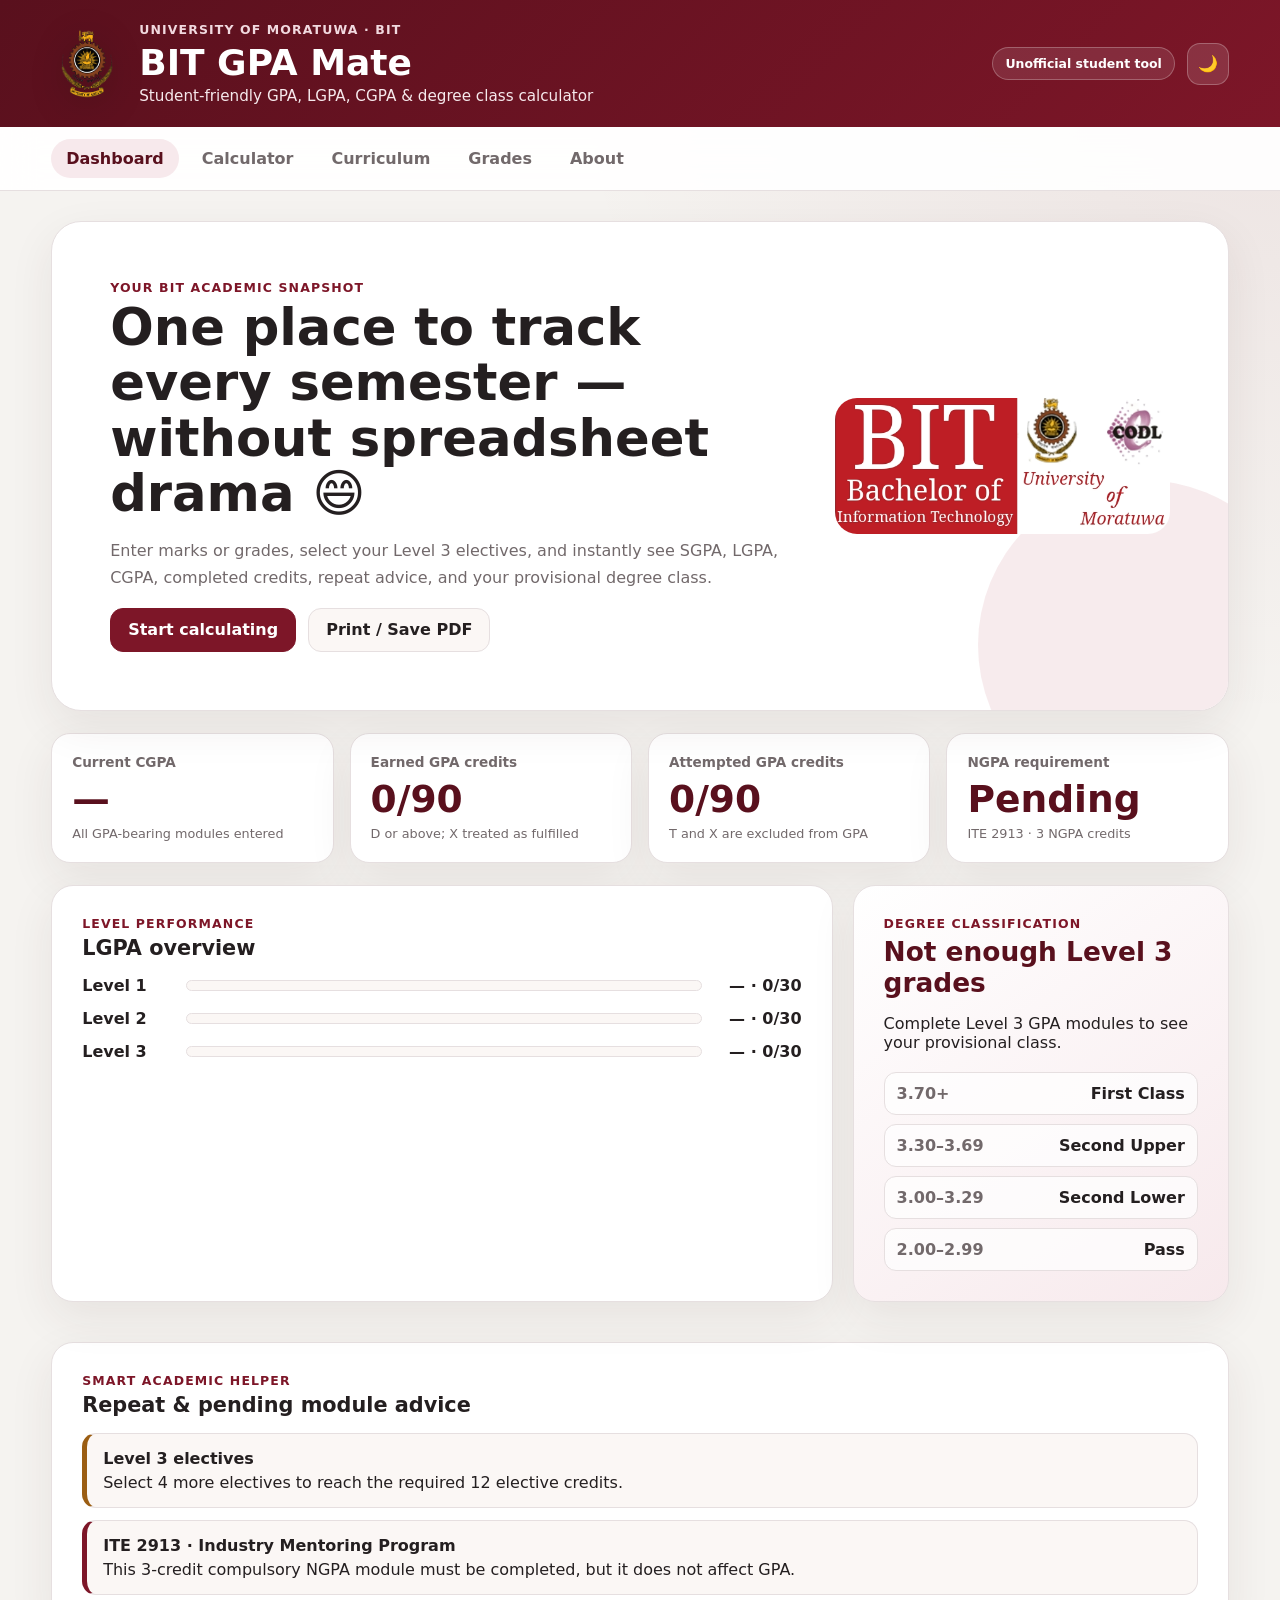
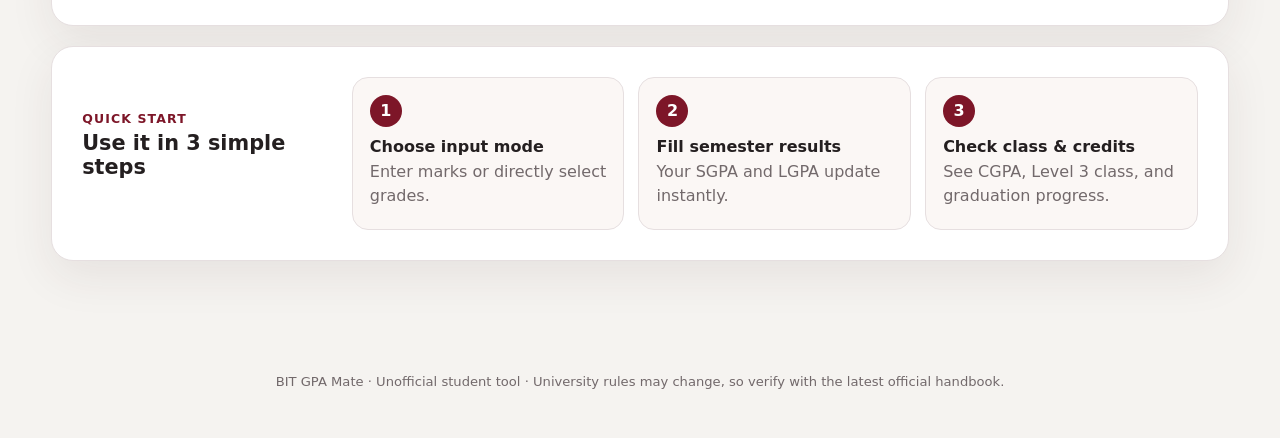
==== index.html @ 3ab1df0b "Initial BIT GPA Mate app" ====
<!DOCTYPE html>
<html lang="en">
<head>
  <meta charset="UTF-8" />
  <meta name="viewport" content="width=device-width, initial-scale=1.0" />
  <meta name="theme-color" content="#7d1628" />
  <meta name="description" content="Unofficial student-friendly GPA calculator for University of Moratuwa BIT students." />
  <title>BIT GPA Mate | University of Moratuwa</title>
  <link rel="icon" type="image/png" sizes="192x192" href="assets/icons/icon-192.png" />
  <link rel="apple-touch-icon" href="assets/icons/apple-touch-icon.png" />
  <link rel="manifest" href="manifest.json" />
  <link rel="stylesheet" href="styles.css" />
</head>
<body>
  <div class="app-shell">
    <header class="topbar">
      <div class="brand-wrap">
        <img class="brand-crest" src="assets/uom-crest.png" alt="University of Moratuwa crest" />
        <div>
          <p class="eyebrow">University of Moratuwa · BIT</p>
          <h1>BIT GPA Mate</h1>
          <p class="subtitle">Student-friendly GPA, LGPA, CGPA & degree class calculator</p>
        </div>
      </div>

      <div class="top-actions">
        <span class="unofficial-badge">Unofficial student tool</span>
        <button id="installAppBtn" class="install-app-btn hidden" type="button">⬇ Install App</button>
        <button id="themeToggle" class="icon-btn" type="button" aria-label="Toggle dark mode" title="Toggle dark mode">🌙</button>
      </div>
    </header>

    <nav class="main-nav" aria-label="Main navigation">
      <button class="nav-btn active" data-page="dashboard"><span class="nav-icon">⌂</span><span>Dashboard</span></button>
      <button class="nav-btn" data-page="calculator"><span class="nav-icon">🧮</span><span>Calculator</span></button>
      <button class="nav-btn" data-page="curriculum"><span class="nav-icon">📚</span><span>Curriculum</span></button>
      <button class="nav-btn" data-page="grade-guide"><span class="nav-icon">🎓</span><span>Grades</span></button>
      <button class="nav-btn" data-page="about"><span class="nav-icon">ⓘ</span><span>About</span></button>
    </nav>

    <main>
      <section id="dashboard" class="page active-page">
        <div class="hero-card">
          <div class="hero-content">
            <p class="section-kicker">Your BIT academic snapshot</p>
            <h2>One place to track every semester — without spreadsheet drama 😄</h2>
            <p>
              Enter marks or grades, select your Level 3 electives, and instantly see SGPA, LGPA,
              CGPA, completed credits, repeat advice, and your provisional degree class.
            </p>
            <div class="hero-actions">
              <button class="primary-btn" type="button" data-jump="calculator">Start calculating</button>
              <button id="printReportBtn" class="secondary-btn" type="button">Print / Save PDF</button>
            </div>
          </div>
          <img class="hero-logo" src="assets/bit-uom-logo.png" alt="BIT University of Moratuwa logo" />
        </div>

        <div class="summary-grid" id="summaryGrid"></div>

        <div class="dashboard-grid">
          <article class="panel">
            <div class="panel-heading">
              <div>
                <p class="section-kicker">Level performance</p>
                <h3>LGPA overview</h3>
              </div>
            </div>
            <div id="levelOverview" class="level-overview"></div>
          </article>

          <article class="panel class-panel">
            <p class="section-kicker">Degree classification</p>
            <h3 id="classTitle">Not enough Level 3 grades</h3>
            <p id="classMessage">Complete Level 3 GPA modules to see your provisional class.</p>
            <div class="class-scale">
              <div><span>3.70+</span><strong>First Class</strong></div>
              <div><span>3.30–3.69</span><strong>Second Upper</strong></div>
              <div><span>3.00–3.29</span><strong>Second Lower</strong></div>
              <div><span>2.00–2.99</span><strong>Pass</strong></div>
            </div>
          </article>
        </div>

        <article class="panel">
          <div class="panel-heading">
            <div>
              <p class="section-kicker">Smart academic helper</p>
              <h3>Repeat & pending module advice</h3>
            </div>
          </div>
          <div id="repeatAdvice" class="advice-list"></div>
        </article>

        <article class="panel quick-guide">
          <div>
            <p class="section-kicker">Quick start</p>
            <h3>Use it in 3 simple steps</h3>
          </div>
          <div class="steps-grid">
            <div class="step-card"><span>1</span><h4>Choose input mode</h4><p>Enter marks or directly select grades.</p></div>
            <div class="step-card"><span>2</span><h4>Fill semester results</h4><p>Your SGPA and LGPA update instantly.</p></div>
            <div class="step-card"><span>3</span><h4>Check class & credits</h4><p>See CGPA, Level 3 class, and graduation progress.</p></div>
          </div>
        </article>
      </section>

      <section id="calculator" class="page">
        <div class="page-title-row">
          <div>
            <p class="section-kicker">Academic calculator</p>
            <h2>Enter your BIT results</h2>
            <p class="muted">Changes are saved automatically on this device.</p>
          </div>
          <div class="toolbar">
            <label class="field-label" for="inputMode">Input mode</label>
            <select id="inputMode" class="control-select">
              <option value="grade">Grade</option>
              <option value="marks">Marks</option>
            </select>
            <button id="resetBtn" class="danger-outline-btn" type="button">Reset all</button>
          </div>
        </div>

        <div class="notice-card">
          <strong>Marks mode note:</strong> 0–34 is shown as <strong>I</strong> assuming CA eligibility was satisfied.
          Select <strong>Grade mode</strong> and choose <strong>F</strong> when CA was failed/not completed.
        </div>

        <div id="semesterCards" class="semester-stack"></div>
      </section>

      <section id="curriculum" class="page">
        <div class="page-title-row">
          <div>
            <p class="section-kicker">2024 curriculum</p>
            <h2>BIT course structure</h2>
            <p class="muted">90 GPA credits + 3 NGPA credits.</p>
          </div>
        </div>
        <div id="curriculumContent"></div>
      </section>

      <section id="grade-guide" class="page">
        <div class="page-title-row">
          <div>
            <p class="section-kicker">Official handbook rules entered into the calculator</p>
            <h2>Grade points & repeat rules</h2>
          </div>
        </div>

        <div class="guide-grid">
          <article class="panel">
            <h3>Grade scale</h3>
            <div class="table-wrap">
              <table class="data-table">
                <thead><tr><th>Marks</th><th>Grade</th><th>Grade point</th><th>Meaning</th></tr></thead>
                <tbody id="gradeTableBody"></tbody>
              </table>
            </div>
          </article>

          <article class="panel rules-card">
            <h3>Important rules</h3>
            <ul class="rule-list">
              <li><strong>D or above</strong> earns credit for a course module.</li>
              <li><strong>CA minimum:</strong> 35% is required to sit the semester examination.</li>
              <li><strong>Semester exam minimum:</strong> 35% is required for D or above.</li>
              <li><strong>F:</strong> repeat CA + semester exam; repeat grade is capped at C.</li>
              <li><strong>I:</strong> repeat semester exam only; improvement is capped at C.</li>
              <li><strong>T:</strong> absent after completing CA; next semester exam is treated as a first attempt.</li>
              <li><strong>Degree class:</strong> determined using Level 3 LGPA, not overall CGPA.</li>
            </ul>
          </article>
        </div>

        <article class="panel formula-panel">
          <h3>GPA formula</h3>
          <p class="formula">GPA = Σ (Course credits × Grade point) ÷ Σ Course credits</p>
          <p class="muted">T and X have no grade point and are excluded until a GPA-bearing result is available.</p>
        </article>
      </section>

      <section id="about" class="page">
        <div class="about-layout">
          <article class="panel about-card">
            <img src="assets/uom-crest.png" alt="University of Moratuwa crest" />
            <div>
              <p class="section-kicker">About this project</p>
              <h2>Made for BIT students</h2>
              <p>
                BIT GPA Mate is an offline-first, student-friendly calculator based on the supplied
                University of Moratuwa CODL BIT 2024 curriculum handbook screenshots.
              </p>
              <p>
                It is designed for planning and self-checking only. Final academic decisions always come
                from official university records and the Board of Examiners.
              </p>
            </div>
          </article>

          <article class="panel">
            <h3>Privacy</h3>
            <p>Your grades stay inside your browser using local storage. Nothing is uploaded anywhere.</p>
            <h3>Works offline</h3>
            <p>After the first load, the site can work without internet in supported browsers.</p>
            <h3>Install as an app</h3>
            <p>Use your browser menu and choose “Install app” or “Add to Home screen”.</p>
          </article>
        </div>
      </section>
    </main>

    <footer>
      <p>BIT GPA Mate · Unofficial student tool · University rules may change, so verify with the latest official handbook.</p>
    </footer>
  </div>


  <dialog id="installHelpDialog" class="install-dialog">
    <div class="install-dialog-content">
      <button id="closeInstallHelp" class="dialog-close" type="button" aria-label="Close">×</button>
      <div class="install-dialog-icon">📲</div>
      <h2>Install BIT GPA Mate</h2>
      <div id="installHelpText">
        <p>Chrome / Edge browser menu open செய்து <strong>Install app</strong> அல்லது <strong>Add to Home screen</strong> select செய்யுங்கள்.</p>
      </div>
      <button id="installHelpDone" class="primary-btn" type="button">Okay</button>
    </div>
  </dialog>

  <div id="toast" class="toast" role="status" aria-live="polite"></div>
  <script src="app.js"></script>
</body>
</html>
---- styles.css ----
:root {
  --bg: #f5f3f0;
  --surface: #ffffff;
  --surface-soft: #fbf7f5;
  --text: #241f20;
  --muted: #72696b;
  --border: #e6dfe0;
  --brand: #7d1628;
  --brand-deep: #59101d;
  --brand-soft: #f7e9ec;
  --gold: #b98b2f;
  --success: #247a4a;
  --warning: #9b5d12;
  --danger: #b32937;
  --shadow: 0 16px 45px rgba(69, 35, 43, 0.08);
  --radius: 22px;
}

[data-theme="dark"] {
  --bg: #171315;
  --surface: #211b1e;
  --surface-soft: #2a2226;
  --text: #f8f1f3;
  --muted: #c2b5b9;
  --border: #3c3035;
  --brand: #d65a70;
  --brand-deep: #f0788d;
  --brand-soft: #3b2229;
  --gold: #e3b85f;
  --success: #61c98a;
  --warning: #efb463;
  --danger: #f07984;
  --shadow: 0 16px 45px rgba(0, 0, 0, 0.24);
}

* {
  box-sizing: border-box;
}

html {
  scroll-behavior: smooth;
}

body {
  margin: 0;
  font-family: Inter, ui-sans-serif, system-ui, -apple-system, BlinkMacSystemFont, "Segoe UI", sans-serif;
  background:
    radial-gradient(circle at top right, rgba(125, 22, 40, 0.08), transparent 30%),
    var(--bg);
  color: var(--text);
}

button,
select,
input {
  font: inherit;
}

button {
  cursor: pointer;
}

.app-shell {
  width: min(1440px, 100%);
  margin: 0 auto;
  min-height: 100vh;
}

.topbar {
  display: flex;
  justify-content: space-between;
  align-items: center;
  gap: 24px;
  padding: 22px clamp(18px, 4vw, 52px);
  background: linear-gradient(135deg, var(--brand-deep), var(--brand));
  color: #fff;
}

.brand-wrap {
  display: flex;
  align-items: center;
  gap: 16px;
}

.brand-crest {
  width: 72px;
  height: 72px;
  object-fit: contain;
  filter: drop-shadow(0 8px 18px rgba(0, 0, 0, 0.2));
}

.eyebrow,
.section-kicker {
  margin: 0 0 5px;
  font-size: 0.78rem;
  font-weight: 800;
  letter-spacing: 0.09em;
  text-transform: uppercase;
}

.topbar .eyebrow {
  color: #f1d9df;
}

.topbar h1 {
  margin: 0;
  font-size: clamp(1.55rem, 3vw, 2.25rem);
}

.subtitle {
  margin: 4px 0 0;
  color: #f6e9ec;
  font-size: 0.95rem;
}

.top-actions {
  display: flex;
  align-items: center;
  gap: 12px;
}

.unofficial-badge {
  padding: 8px 12px;
  border: 1px solid rgba(255, 255, 255, 0.25);
  border-radius: 999px;
  background: rgba(255, 255, 255, 0.1);
  font-size: 0.78rem;
  font-weight: 700;
}

.icon-btn {
  width: 42px;
  height: 42px;
  border: 1px solid rgba(255, 255, 255, 0.25);
  border-radius: 13px;
  background: rgba(255, 255, 255, 0.12);
  color: #fff;
}

.main-nav {
  position: sticky;
  top: 0;
  z-index: 20;
  display: flex;
  gap: 8px;
  overflow-x: auto;
  padding: 12px clamp(14px, 4vw, 52px);
  background: color-mix(in srgb, var(--surface) 92%, transparent);
  border-bottom: 1px solid var(--border);
  backdrop-filter: blur(18px);
}

.nav-btn {
  border: 0;
  border-radius: 999px;
  padding: 10px 15px;
  background: transparent;
  color: var(--muted);
  font-weight: 700;
  white-space: nowrap;
}

.nav-btn:hover,
.nav-btn.active {
  color: var(--brand-deep);
  background: var(--brand-soft);
}

main {
  padding: 30px clamp(16px, 4vw, 52px) 60px;
}

.page {
  display: none;
  animation: fadeIn 0.22s ease;
}

.active-page {
  display: block;
}

@keyframes fadeIn {
  from { opacity: 0; transform: translateY(5px); }
  to { opacity: 1; transform: translateY(0); }
}

.hero-card,
.panel,
.semester-card,
.notice-card {
  background: var(--surface);
  border: 1px solid var(--border);
  box-shadow: var(--shadow);
}

.hero-card {
  position: relative;
  overflow: hidden;
  display: grid;
  grid-template-columns: 1.35fr 0.65fr;
  gap: 28px;
  align-items: center;
  min-height: 315px;
  padding: clamp(26px, 5vw, 58px);
  border-radius: 30px;
}

.hero-card::after {
  content: "";
  position: absolute;
  right: -80px;
  bottom: -100px;
  width: 330px;
  height: 330px;
  border-radius: 50%;
  background: var(--brand-soft);
  opacity: 0.9;
}

.hero-content,
.hero-logo {
  position: relative;
  z-index: 1;
}

.hero-content h2,
.page-title-row h2,
.about-card h2 {
  margin: 0;
  font-size: clamp(1.85rem, 4vw, 3.2rem);
  line-height: 1.08;
}

.hero-content > p:not(.section-kicker) {
  max-width: 760px;
  color: var(--muted);
  line-height: 1.7;
}

.section-kicker {
  color: var(--brand);
}

.hero-logo {
  width: 100%;
  max-width: 390px;
  justify-self: center;
  border-radius: 22px;
}

.hero-actions,
.toolbar {
  display: flex;
  flex-wrap: wrap;
  align-items: center;
  gap: 12px;
}

.primary-btn,
.secondary-btn,
.danger-outline-btn {
  min-height: 44px;
  border-radius: 13px;
  padding: 11px 17px;
  font-weight: 800;
}

.primary-btn {
  border: 1px solid var(--brand);
  background: var(--brand);
  color: #fff;
}

.primary-btn:hover {
  background: var(--brand-deep);
}

.secondary-btn {
  border: 1px solid var(--border);
  background: var(--surface-soft);
  color: var(--text);
}

.danger-outline-btn {
  border: 1px solid color-mix(in srgb, var(--danger) 45%, var(--border));
  background: transparent;
  color: var(--danger);
}

.summary-grid {
  display: grid;
  grid-template-columns: repeat(4, minmax(0, 1fr));
  gap: 16px;
  margin: 22px 0;
}

.summary-card {
  padding: 20px;
  border-radius: 19px;
  background: var(--surface);
  border: 1px solid var(--border);
  box-shadow: var(--shadow);
}

.summary-card .label {
  display: block;
  color: var(--muted);
  font-weight: 700;
  font-size: 0.85rem;
}

.summary-card .value {
  display: block;
  margin: 7px 0 2px;
  color: var(--brand-deep);
  font-size: clamp(1.65rem, 3vw, 2.35rem);
  font-weight: 900;
}

.summary-card .hint {
  color: var(--muted);
  font-size: 0.8rem;
}

.dashboard-grid,
.guide-grid,
.about-layout {
  display: grid;
  grid-template-columns: 1.35fr 0.65fr;
  gap: 20px;
  margin-bottom: 20px;
}

.panel {
  padding: clamp(20px, 3vw, 30px);
  border-radius: var(--radius);
  margin-bottom: 20px;
}

.panel h3 {
  margin: 0 0 16px;
  font-size: 1.3rem;
}

.panel-heading,
.page-title-row,
.semester-header {
  display: flex;
  align-items: center;
  justify-content: space-between;
  gap: 20px;
}

.page-title-row {
  margin-bottom: 22px;
}

.page-title-row p {
  margin-bottom: 0;
}

.muted {
  color: var(--muted);
}

.level-overview {
  display: grid;
  gap: 14px;
}

.level-row {
  display: grid;
  grid-template-columns: 90px 1fr auto;
  align-items: center;
  gap: 14px;
}

.level-name {
  font-weight: 850;
}

.progress-track {
  height: 11px;
  overflow: hidden;
  border-radius: 999px;
  background: var(--surface-soft);
  border: 1px solid var(--border);
}

.progress-fill {
  height: 100%;
  border-radius: inherit;
  background: linear-gradient(90deg, var(--brand), var(--gold));
}

.level-stat {
  min-width: 86px;
  text-align: right;
  font-weight: 850;
}

.class-panel {
  background: linear-gradient(145deg, var(--surface), var(--brand-soft));
}

.class-panel h3 {
  font-size: 1.65rem;
  color: var(--brand-deep);
}

.class-scale {
  display: grid;
  gap: 9px;
  margin-top: 20px;
}

.class-scale div {
  display: flex;
  justify-content: space-between;
  gap: 14px;
  padding: 11px 12px;
  border-radius: 12px;
  background: color-mix(in srgb, var(--surface) 74%, transparent);
  border: 1px solid var(--border);
}

.class-scale span {
  color: var(--muted);
  font-weight: 700;
}

.advice-list {
  display: grid;
  gap: 12px;
}

.advice-item,
.empty-state {
  padding: 15px 16px;
  border-radius: 14px;
  border: 1px solid var(--border);
  background: var(--surface-soft);
}

.advice-item strong {
  display: block;
  margin-bottom: 5px;
}

.advice-item.warning { border-left: 5px solid var(--warning); }
.advice-item.danger { border-left: 5px solid var(--danger); }
.advice-item.info { border-left: 5px solid var(--brand); }

.quick-guide {
  display: grid;
  grid-template-columns: 0.45fr 1.55fr;
  gap: 24px;
  align-items: center;
}

.steps-grid {
  display: grid;
  grid-template-columns: repeat(3, minmax(0, 1fr));
  gap: 14px;
}

.step-card {
  padding: 17px;
  border: 1px solid var(--border);
  border-radius: 16px;
  background: var(--surface-soft);
}

.step-card span {
  display: grid;
  place-items: center;
  width: 32px;
  height: 32px;
  margin-bottom: 10px;
  border-radius: 50%;
  background: var(--brand);
  color: #fff;
  font-weight: 900;
}

.step-card h4,
.step-card p {
  margin: 4px 0;
}

.step-card p {
  color: var(--muted);
  line-height: 1.5;
}

.field-label {
  color: var(--muted);
  font-size: 0.82rem;
  font-weight: 800;
}

.control-select,
.grade-select,
.marks-input,
.status-select {
  min-height: 42px;
  border: 1px solid var(--border);
  border-radius: 11px;
  background: var(--surface-soft);
  color: var(--text);
  padding: 9px 11px;
  outline: none;
}

.control-select:focus,
.grade-select:focus,
.marks-input:focus,
.status-select:focus {
  border-color: var(--brand);
  box-shadow: 0 0 0 3px color-mix(in srgb, var(--brand) 15%, transparent);
}

.notice-card {
  padding: 15px 18px;
  margin-bottom: 18px;
  border-radius: 15px;
  border-left: 5px solid var(--gold);
  color: var(--muted);
}

.semester-stack {
  display: grid;
  gap: 18px;
}

.semester-card {
  overflow: hidden;
  border-radius: var(--radius);
}

.semester-header {
  padding: 20px 22px;
  background: linear-gradient(135deg, var(--brand-deep), var(--brand));
  color: #fff;
}

.semester-header h3,
.semester-header p {
  margin: 0;
}

.semester-header p {
  margin-top: 4px;
  color: #f5e6ea;
  font-size: 0.85rem;
}

.sgpa-badge {
  min-width: 115px;
  padding: 10px 13px;
  border-radius: 13px;
  background: rgba(255, 255, 255, 0.14);
  text-align: center;
}

.sgpa-badge span {
  display: block;
  font-size: 0.74rem;
  opacity: 0.8;
}

.sgpa-badge strong {
  display: block;
  font-size: 1.35rem;
}

.table-wrap {
  overflow-x: auto;
}

.data-table,
.course-table {
  width: 100%;
  border-collapse: collapse;
}

.data-table th,
.data-table td,
.course-table th,
.course-table td {
  padding: 13px 14px;
  border-bottom: 1px solid var(--border);
  text-align: left;
  vertical-align: middle;
}

.data-table th,
.course-table th {
  color: var(--muted);
  background: var(--surface-soft);
  font-size: 0.78rem;
  text-transform: uppercase;
  letter-spacing: 0.04em;
}

.course-code {
  font-weight: 850;
  color: var(--brand-deep);
  white-space: nowrap;
}

.course-name {
  min-width: 240px;
}

.course-meta {
  display: block;
  margin-top: 3px;
  color: var(--muted);
  font-size: 0.75rem;
}

.grade-result {
  display: inline-flex;
  align-items: center;
  justify-content: center;
  min-width: 48px;
  min-height: 34px;
  padding: 6px 9px;
  border-radius: 999px;
  background: var(--brand-soft);
  color: var(--brand-deep);
  font-weight: 900;
}

.grade-result.fail {
  background: color-mix(in srgb, var(--danger) 13%, var(--surface));
  color: var(--danger);
}

.grade-result.pending {
  color: var(--muted);
}

.marks-entry {
  display: flex;
  align-items: center;
  gap: 8px;
}

.marks-input {
  width: 92px;
}

.grade-select {
  min-width: 92px;
}

.elective-picker {
  padding: 22px;
  border-bottom: 1px solid var(--border);
  background: var(--surface-soft);
}

.elective-picker h4 {
  margin: 0 0 7px;
}

.elective-picker p {
  margin: 0 0 16px;
  color: var(--muted);
}

.elective-grid {
  display: grid;
  grid-template-columns: repeat(2, minmax(0, 1fr));
  gap: 10px;
}

.elective-option {
  display: flex;
  gap: 10px;
  align-items: flex-start;
  padding: 13px;
  border: 1px solid var(--border);
  border-radius: 13px;
  background: var(--surface);
}

.elective-option input {
  margin-top: 3px;
  accent-color: var(--brand);
}

.elective-option strong {
  display: block;
  color: var(--brand-deep);
}

.elective-count {
  display: inline-block;
  margin-left: 8px;
  color: var(--brand);
  font-weight: 850;
}

.curriculum-level {
  margin-bottom: 24px;
}

.curriculum-level h3 {
  margin: 0;
}

.curriculum-heading {
  display: flex;
  align-items: center;
  justify-content: space-between;
  gap: 14px;
  margin-bottom: 12px;
}

.credit-pill {
  padding: 7px 11px;
  border-radius: 999px;
  background: var(--brand-soft);
  color: var(--brand-deep);
  font-weight: 800;
  font-size: 0.8rem;
}

.rules-card {
  background: linear-gradient(145deg, var(--surface), var(--brand-soft));
}

.rule-list {
  margin: 0;
  padding-left: 20px;
  line-height: 1.65;
}

.rule-list li + li {
  margin-top: 8px;
}

.formula-panel {
  text-align: center;
}

.formula {
  display: inline-block;
  padding: 18px 22px;
  border: 1px dashed var(--brand);
  border-radius: 14px;
  background: var(--brand-soft);
  color: var(--brand-deep);
  font-weight: 900;
}

.about-card {
  display: flex;
  align-items: center;
  gap: 26px;
}

.about-card img {
  width: 150px;
  height: 150px;
  object-fit: contain;
}

.about-card p {
  color: var(--muted);
  line-height: 1.7;
}

.toast {
  position: fixed;
  right: 22px;
  bottom: 22px;
  z-index: 50;
  max-width: min(360px, calc(100vw - 44px));
  padding: 13px 16px;
  border-radius: 13px;
  background: #1f1a1c;
  color: #fff;
  box-shadow: 0 12px 30px rgba(0, 0, 0, 0.25);
  opacity: 0;
  transform: translateY(16px);
  pointer-events: none;
  transition: 0.22s ease;
}

.toast.show {
  opacity: 1;
  transform: translateY(0);
}

footer {
  padding: 20px clamp(16px, 4vw, 52px) 36px;
  color: var(--muted);
  text-align: center;
  font-size: 0.82rem;
}

@media (max-width: 980px) {
  .summary-grid {
    grid-template-columns: repeat(2, minmax(0, 1fr));
  }

  .hero-card,
  .dashboard-grid,
  .guide-grid,
  .about-layout,
  .quick-guide {
    grid-template-columns: 1fr;
  }

  .hero-logo {
    max-width: 320px;
  }

  .elective-grid,
  .steps-grid {
    grid-template-columns: 1fr;
  }
}

@media (max-width: 680px) {
  .topbar,
  .page-title-row,
  .semester-header,
  .panel-heading {
    align-items: flex-start;
    flex-direction: column;
  }

  .top-actions {
    width: 100%;
    justify-content: space-between;
  }

  .brand-crest {
    width: 58px;
    height: 58px;
  }

  .subtitle,
  .unofficial-badge {
    font-size: 0.72rem;
  }

  main {
    padding-top: 20px;
  }

  .summary-grid {
    grid-template-columns: 1fr;
  }

  .level-row {
    grid-template-columns: 70px 1fr;
  }

  .level-stat {
    grid-column: 2;
    text-align: left;
  }

  .hero-card,
  .panel {
    border-radius: 18px;
  }

  .about-card {
    align-items: flex-start;
    flex-direction: column;
  }

  .about-card img {
    width: 110px;
    height: 110px;
  }

  .toolbar {
    width: 100%;
  }

  .control-select,
  .danger-outline-btn {
    flex: 1;
  }
}

@media print {
  body {
    background: #fff;
  }

  .top-actions,
  .main-nav,
  .hero-actions,
  .toolbar,
  footer,
  .toast {
    display: none !important;
  }

  .page {
    display: block !important;
    break-after: page;
  }

  .hero-card,
  .panel,
  .semester-card,
  .summary-card {
    box-shadow: none;
    break-inside: avoid;
  }

  #curriculum,
  #grade-guide,
  #about {
    display: none !important;
  }
}


/* App/PWA additions */
.hidden {
  display: none !important;
}

.install-app-btn {
  min-height: 42px;
  padding: 0 14px;
  border: 1px solid rgba(255, 255, 255, 0.34);
  border-radius: 13px;
  background: #ffffff;
  color: #681323;
  font-weight: 850;
  box-shadow: 0 8px 20px rgba(0, 0, 0, 0.12);
}

.install-app-btn:hover {
  transform: translateY(-1px);
}

.nav-icon {
  display: none;
  font-size: 1.05rem;
  line-height: 1;
}

.install-dialog {
  width: min(440px, calc(100vw - 28px));
  padding: 0;
  border: 0;
  border-radius: 24px;
  background: var(--surface);
  color: var(--text);
  box-shadow: 0 28px 80px rgba(0, 0, 0, 0.3);
}

.install-dialog::backdrop {
  background: rgba(18, 12, 14, 0.65);
  backdrop-filter: blur(5px);
}

.install-dialog-content {
  position: relative;
  padding: 30px;
  text-align: center;
}

.install-dialog-content h2 {
  margin: 10px 0 12px;
}

.install-dialog-content p {
  color: var(--muted);
  line-height: 1.65;
}

.install-dialog-icon {
  font-size: 3rem;
}

.dialog-close {
  position: absolute;
  top: 12px;
  right: 12px;
  width: 38px;
  height: 38px;
  border: 0;
  border-radius: 50%;
  background: var(--surface-soft);
  color: var(--text);
  font-size: 1.5rem;
}

@media (max-width: 680px) {
  body {
    padding-bottom: 76px;
  }

  .topbar {
    padding-top: max(18px, env(safe-area-inset-top));
  }

  .main-nav {
    position: fixed;
    inset: auto 0 0 0;
    z-index: 45;
    display: grid;
    grid-template-columns: repeat(5, minmax(0, 1fr));
    gap: 2px;
    padding: 7px 6px max(7px, env(safe-area-inset-bottom));
    border-top: 1px solid var(--border);
    border-bottom: 0;
    box-shadow: 0 -10px 28px rgba(45, 24, 30, 0.12);
    overflow: visible;
  }

  .nav-btn {
    display: flex;
    min-width: 0;
    flex-direction: column;
    align-items: center;
    justify-content: center;
    gap: 4px;
    padding: 7px 2px;
    border-radius: 14px;
    font-size: 0.66rem;
  }

  .nav-icon {
    display: inline-block;
    font-size: 1.14rem;
  }

  .top-actions {
    flex-wrap: wrap;
  }

  .install-app-btn {
    order: 3;
    width: 100%;
  }

  .toast {
    bottom: 92px;
  }

  footer {
    padding-bottom: 22px;
  }
}

@media print {
  .install-app-btn,
  .install-dialog {
    display: none !important;
  }
}
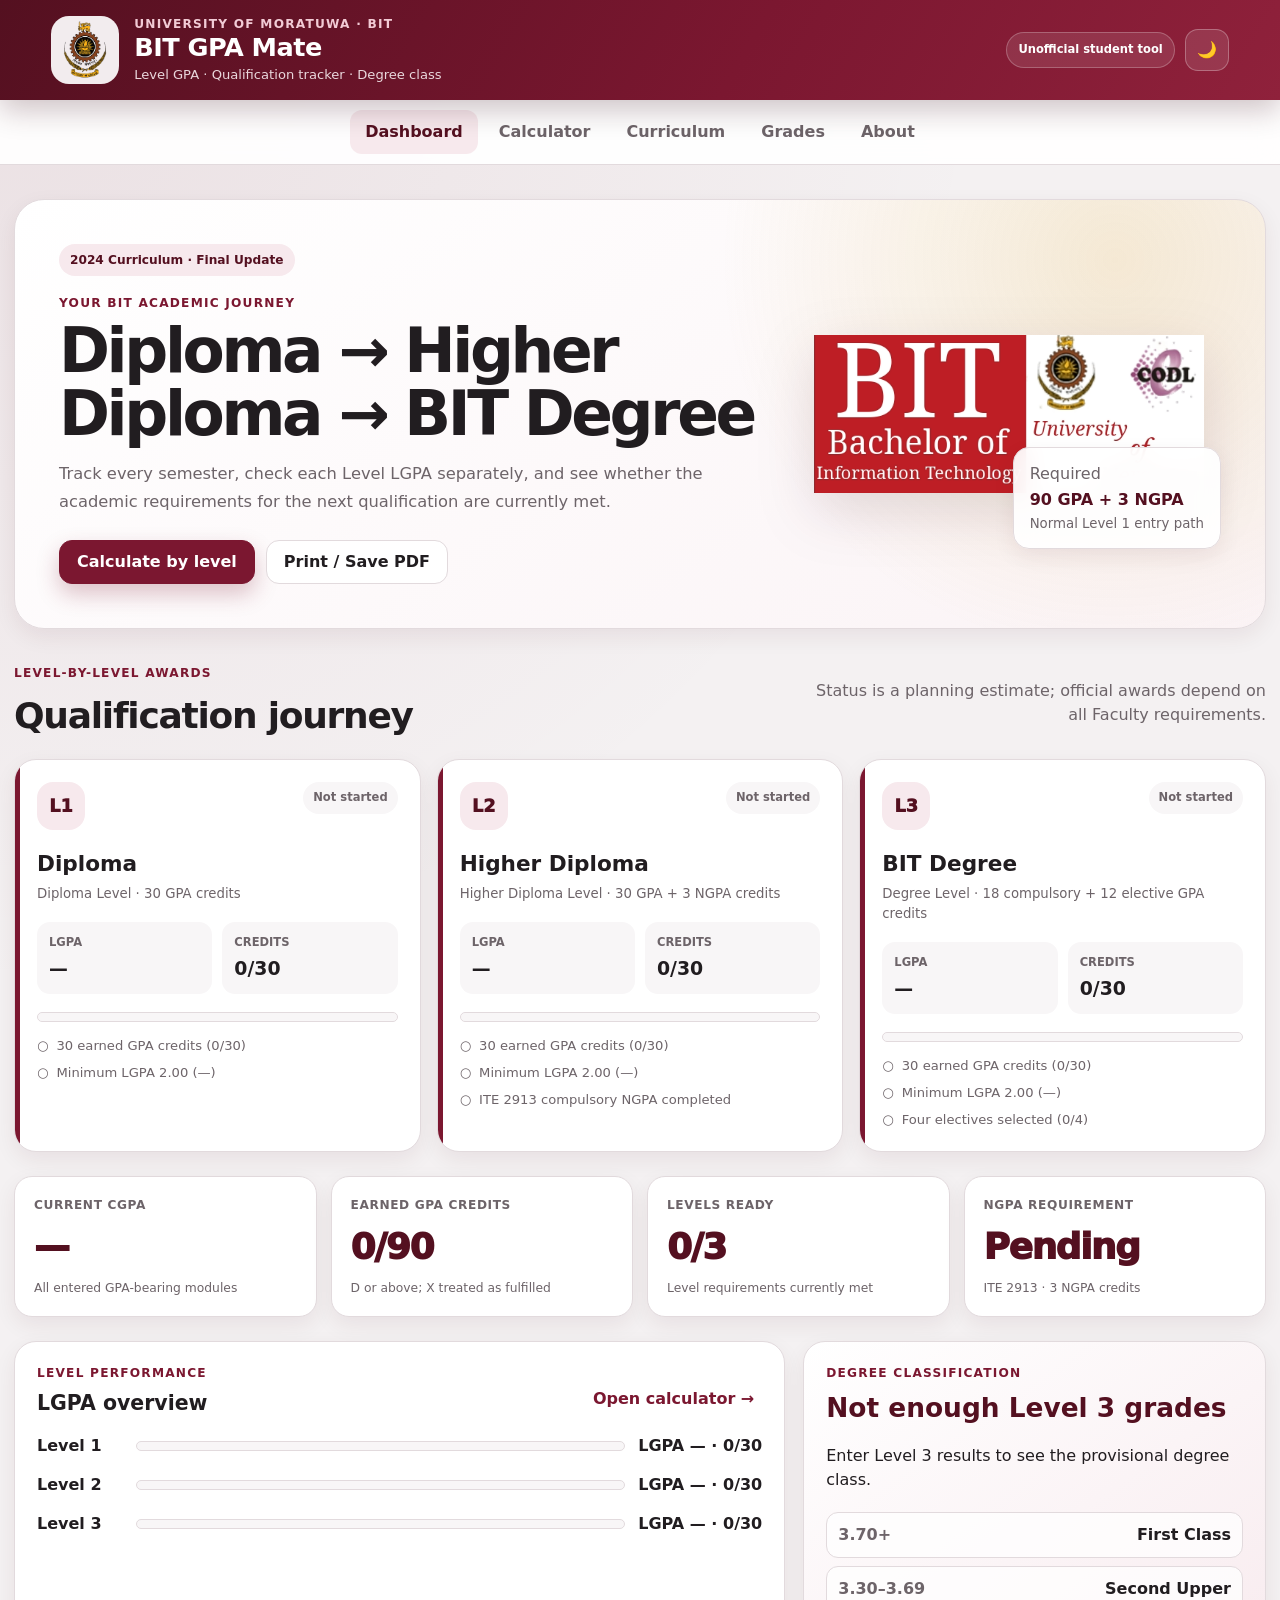
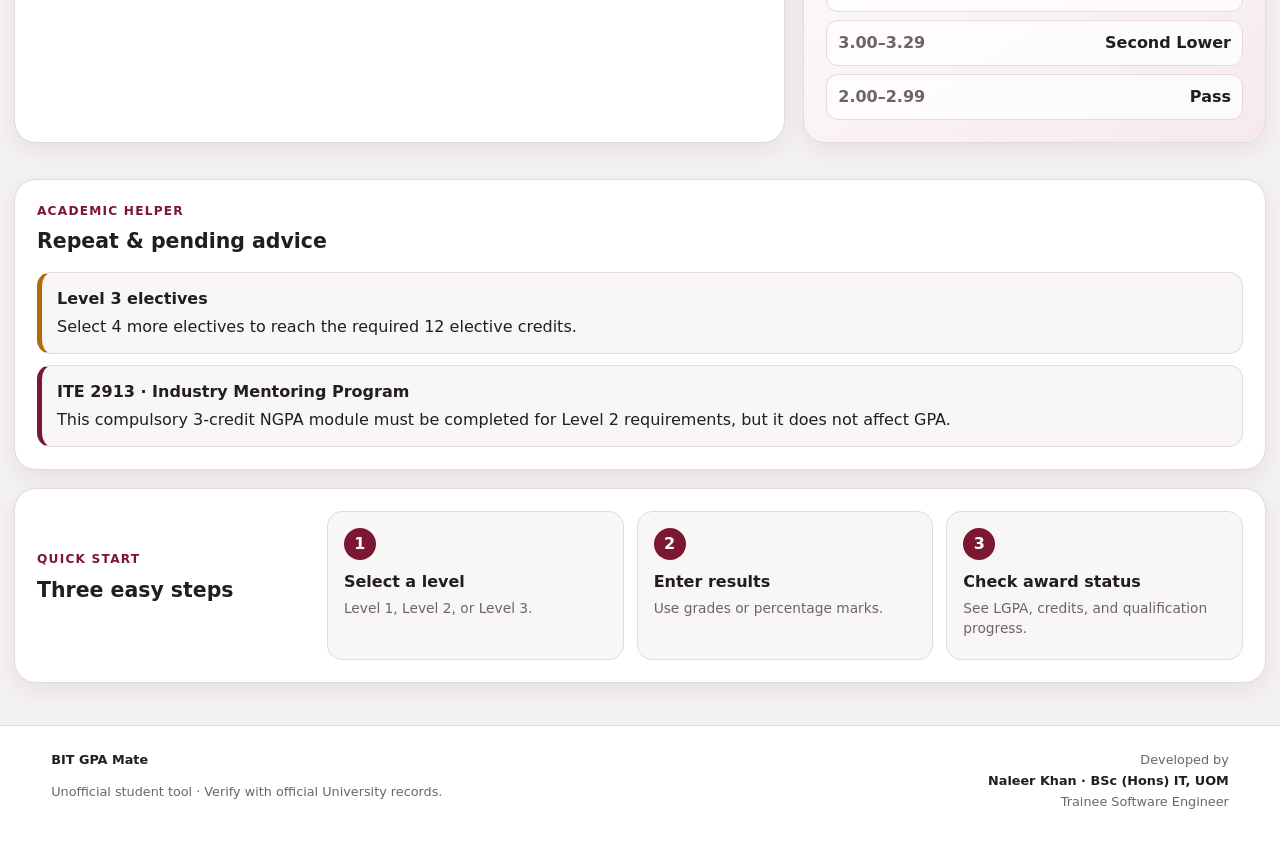
==== commit 5d981bb7: "Final level-by-level GPA update" ====
--- a/index.html
+++ b/index.html
@@ -3,9 +3,9 @@
 <head>
   <meta charset="UTF-8" />
   <meta name="viewport" content="width=device-width, initial-scale=1.0" />
-  <meta name="theme-color" content="#7d1628" />
-  <meta name="description" content="Unofficial student-friendly GPA calculator for University of Moratuwa BIT students." />
-  <title>BIT GPA Mate | University of Moratuwa</title>
+  <meta name="theme-color" content="#7b1730" />
+  <meta name="description" content="Student-friendly level-by-level GPA and qualification tracker for University of Moratuwa BIT students." />
+  <title>BIT GPA Mate | UOM</title>
   <link rel="icon" type="image/png" sizes="192x192" href="assets/icons/icon-192.png" />
   <link rel="apple-touch-icon" href="assets/icons/apple-touch-icon.png" />
   <link rel="manifest" href="manifest.json" />
@@ -14,14 +14,14 @@
 <body>
   <div class="app-shell">
     <header class="topbar">
-      <div class="brand-wrap">
+      <a class="brand-wrap" href="#dashboard" data-jump="dashboard" aria-label="BIT GPA Mate home">
         <img class="brand-crest" src="assets/uom-crest.png" alt="University of Moratuwa crest" />
         <div>
           <p class="eyebrow">University of Moratuwa · BIT</p>
           <h1>BIT GPA Mate</h1>
-          <p class="subtitle">Student-friendly GPA, LGPA, CGPA & degree class calculator</p>
-        </div>
-      </div>
+          <p class="subtitle">Level GPA · Qualification tracker · Degree class</p>
+        </div>
+      </a>
 
       <div class="top-actions">
         <span class="unofficial-badge">Unofficial student tool</span>
@@ -42,19 +42,36 @@
       <section id="dashboard" class="page active-page">
         <div class="hero-card">
           <div class="hero-content">
-            <p class="section-kicker">Your BIT academic snapshot</p>
-            <h2>One place to track every semester — without spreadsheet drama 😄</h2>
+            <span class="hero-chip">2024 Curriculum · Final Update</span>
+            <p class="section-kicker">Your BIT academic journey</p>
+            <h2>Diploma → Higher Diploma → BIT Degree</h2>
             <p>
-              Enter marks or grades, select your Level 3 electives, and instantly see SGPA, LGPA,
-              CGPA, completed credits, repeat advice, and your provisional degree class.
+              Track every semester, check each Level LGPA separately, and see whether the academic
+              requirements for the next qualification are currently met.
             </p>
             <div class="hero-actions">
-              <button class="primary-btn" type="button" data-jump="calculator">Start calculating</button>
+              <button class="primary-btn" type="button" data-jump="calculator">Calculate by level</button>
               <button id="printReportBtn" class="secondary-btn" type="button">Print / Save PDF</button>
             </div>
           </div>
-          <img class="hero-logo" src="assets/bit-uom-logo.png" alt="BIT University of Moratuwa logo" />
-        </div>
+          <div class="hero-visual">
+            <img class="hero-logo" src="assets/bit-uom-logo.png" alt="BIT University of Moratuwa logo" />
+            <div class="hero-mini-card">
+              <span>Required</span>
+              <strong>90 GPA + 3 NGPA</strong>
+              <small>Normal Level 1 entry path</small>
+            </div>
+          </div>
+        </div>
+
+        <div class="section-heading">
+          <div>
+            <p class="section-kicker">Level-by-level awards</p>
+            <h2>Qualification journey</h2>
+          </div>
+          <p class="muted compact-note">Status is a planning estimate; official awards depend on all Faculty requirements.</p>
+        </div>
+        <div id="qualificationJourney" class="qualification-grid"></div>
 
         <div class="summary-grid" id="summaryGrid"></div>
 
@@ -65,6 +82,7 @@
                 <p class="section-kicker">Level performance</p>
                 <h3>LGPA overview</h3>
               </div>
+              <button class="text-btn" type="button" data-jump="calculator">Open calculator →</button>
             </div>
             <div id="levelOverview" class="level-overview"></div>
           </article>
@@ -72,7 +90,7 @@
           <article class="panel class-panel">
             <p class="section-kicker">Degree classification</p>
             <h3 id="classTitle">Not enough Level 3 grades</h3>
-            <p id="classMessage">Complete Level 3 GPA modules to see your provisional class.</p>
+            <p id="classMessage">Enter Level 3 results to see the provisional degree class.</p>
             <div class="class-scale">
               <div><span>3.70+</span><strong>First Class</strong></div>
               <div><span>3.30–3.69</span><strong>Second Upper</strong></div>
@@ -85,8 +103,8 @@
         <article class="panel">
           <div class="panel-heading">
             <div>
-              <p class="section-kicker">Smart academic helper</p>
-              <h3>Repeat & pending module advice</h3>
+              <p class="section-kicker">Academic helper</p>
+              <h3>Repeat & pending advice</h3>
             </div>
           </div>
           <div id="repeatAdvice" class="advice-list"></div>
@@ -95,12 +113,12 @@
         <article class="panel quick-guide">
           <div>
             <p class="section-kicker">Quick start</p>
-            <h3>Use it in 3 simple steps</h3>
+            <h3>Three easy steps</h3>
           </div>
           <div class="steps-grid">
-            <div class="step-card"><span>1</span><h4>Choose input mode</h4><p>Enter marks or directly select grades.</p></div>
-            <div class="step-card"><span>2</span><h4>Fill semester results</h4><p>Your SGPA and LGPA update instantly.</p></div>
-            <div class="step-card"><span>3</span><h4>Check class & credits</h4><p>See CGPA, Level 3 class, and graduation progress.</p></div>
+            <div class="step-card"><span>1</span><h4>Select a level</h4><p>Level 1, Level 2, or Level 3.</p></div>
+            <div class="step-card"><span>2</span><h4>Enter results</h4><p>Use grades or percentage marks.</p></div>
+            <div class="step-card"><span>3</span><h4>Check award status</h4><p>See LGPA, credits, and qualification progress.</p></div>
           </div>
         </article>
       </section>
@@ -108,9 +126,9 @@
       <section id="calculator" class="page">
         <div class="page-title-row">
           <div>
-            <p class="section-kicker">Academic calculator</p>
+            <p class="section-kicker">Level GPA calculator</p>
             <h2>Enter your BIT results</h2>
-            <p class="muted">Changes are saved automatically on this device.</p>
+            <p class="muted">Results save automatically on this device.</p>
           </div>
           <div class="toolbar">
             <label class="field-label" for="inputMode">Input mode</label>
@@ -122,9 +140,23 @@
           </div>
         </div>
 
+        <div class="level-switcher" role="tablist" aria-label="Choose BIT level">
+          <button class="level-tab active" type="button" data-level="1" role="tab">
+            <span>Level 1</span><strong>Diploma</strong>
+          </button>
+          <button class="level-tab" type="button" data-level="2" role="tab">
+            <span>Level 2</span><strong>Higher Diploma</strong>
+          </button>
+          <button class="level-tab" type="button" data-level="3" role="tab">
+            <span>Level 3</span><strong>BIT Degree</strong>
+          </button>
+        </div>
+
+        <div id="activeLevelSummary" class="active-level-summary"></div>
+
         <div class="notice-card">
-          <strong>Marks mode note:</strong> 0–34 is shown as <strong>I</strong> assuming CA eligibility was satisfied.
-          Select <strong>Grade mode</strong> and choose <strong>F</strong> when CA was failed/not completed.
+          <strong>Marks mode:</strong> 0–34 is displayed as <strong>I</strong>, assuming CA eligibility was satisfied.
+          Use <strong>Grade mode → F</strong> when CA was failed or not completed.
         </div>
 
         <div id="semesterCards" class="semester-stack"></div>
@@ -135,8 +167,15 @@
           <div>
             <p class="section-kicker">2024 curriculum</p>
             <h2>BIT course structure</h2>
-            <p class="muted">90 GPA credits + 3 NGPA credits.</p>
-          </div>
+            <p class="muted">Level 1: 30 GPA · Level 2: 30 GPA + 3 NGPA · Level 3: 30 GPA.</p>
+          </div>
+        </div>
+        <div class="award-map">
+          <div><span>Level 1</span><strong>Diploma Level</strong></div>
+          <b>→</b>
+          <div><span>Level 2</span><strong>Higher Diploma Level</strong></div>
+          <b>→</b>
+          <div><span>Level 3</span><strong>Degree Level</strong></div>
         </div>
         <div id="curriculumContent"></div>
       </section>
@@ -144,7 +183,7 @@
       <section id="grade-guide" class="page">
         <div class="page-title-row">
           <div>
-            <p class="section-kicker">Official handbook rules entered into the calculator</p>
+            <p class="section-kicker">Handbook-based calculator rules</p>
             <h2>Grade points & repeat rules</h2>
           </div>
         </div>
@@ -163,13 +202,15 @@
           <article class="panel rules-card">
             <h3>Important rules</h3>
             <ul class="rule-list">
-              <li><strong>D or above</strong> earns credit for a course module.</li>
-              <li><strong>CA minimum:</strong> 35% is required to sit the semester examination.</li>
-              <li><strong>Semester exam minimum:</strong> 35% is required for D or above.</li>
-              <li><strong>F:</strong> repeat CA + semester exam; repeat grade is capped at C.</li>
-              <li><strong>I:</strong> repeat semester exam only; improvement is capped at C.</li>
-              <li><strong>T:</strong> absent after completing CA; next semester exam is treated as a first attempt.</li>
-              <li><strong>Degree class:</strong> determined using Level 3 LGPA, not overall CGPA.</li>
+              <li><strong>D or above</strong> earns course credit.</li>
+              <li><strong>Minimum LGPA 2.00</strong> is required at each level for its qualification.</li>
+              <li><strong>Level 1:</strong> 30 GPA credits for Diploma requirements.</li>
+              <li><strong>Level 2:</strong> 30 GPA + 3 NGPA credits for Higher Diploma requirements.</li>
+              <li><strong>Level 3:</strong> 30 GPA credits for BIT Degree requirements.</li>
+              <li><strong>F:</strong> repeat CA + semester exam; repeat grade capped at C.</li>
+              <li><strong>I:</strong> repeat semester exam only; improvement capped at C.</li>
+              <li><strong>T:</strong> next semester exam is treated as a first attempt.</li>
+              <li><strong>Degree class:</strong> based on Level 3 LGPA, subject to official time and other conditions.</li>
             </ul>
           </article>
         </div>
@@ -177,7 +218,7 @@
         <article class="panel formula-panel">
           <h3>GPA formula</h3>
           <p class="formula">GPA = Σ (Course credits × Grade point) ÷ Σ Course credits</p>
-          <p class="muted">T and X have no grade point and are excluded until a GPA-bearing result is available.</p>
+          <p class="muted">SGPA uses one semester; LGPA uses both semesters of the selected level.</p>
         </article>
       </section>
 
@@ -187,35 +228,51 @@
             <img src="assets/uom-crest.png" alt="University of Moratuwa crest" />
             <div>
               <p class="section-kicker">About this project</p>
-              <h2>Made for BIT students</h2>
+              <h2>Made for UOM BIT students</h2>
               <p>
-                BIT GPA Mate is an offline-first, student-friendly calculator based on the supplied
-                University of Moratuwa CODL BIT 2024 curriculum handbook screenshots.
+                An offline-first GPA and qualification planning tool based on the supplied University of
+                Moratuwa CODL BIT 2024 Student Handbook.
               </p>
               <p>
-                It is designed for planning and self-checking only. Final academic decisions always come
-                from official university records and the Board of Examiners.
+                This is not an official University system. Always verify final results, eligibility, and awards
+                using official records and CODL/FIT guidance.
               </p>
             </div>
           </article>
 
-          <article class="panel">
-            <h3>Privacy</h3>
-            <p>Your grades stay inside your browser using local storage. Nothing is uploaded anywhere.</p>
-            <h3>Works offline</h3>
-            <p>After the first load, the site can work without internet in supported browsers.</p>
-            <h3>Install as an app</h3>
-            <p>Use your browser menu and choose “Install app” or “Add to Home screen”.</p>
+          <article class="panel developer-card">
+            <span class="developer-icon">&lt;/&gt;</span>
+            <p class="section-kicker">Developer</p>
+            <h2>Naleer Khan</h2>
+            <p class="developer-degree">BSc (Hons) IT · UOM</p>
+            <p class="developer-role">Trainee Software Engineer</p>
+            <div class="developer-tags"><span>Student-first UI</span><span>Offline PWA</span><span>Privacy-friendly</span></div>
+          </article>
+
+          <article class="panel info-card">
+            <h3>🔒 Privacy</h3>
+            <p>Your results remain in your browser using local storage. Nothing is uploaded.</p>
+            <h3>📴 Offline support</h3>
+            <p>After the first successful load, the PWA can work offline in supported browsers.</p>
+            <h3>📲 Installable</h3>
+            <p>Use “Install App” or “Add to Home Screen” to use it like a mobile app.</p>
           </article>
         </div>
       </section>
     </main>
 
     <footer>
-      <p>BIT GPA Mate · Unofficial student tool · University rules may change, so verify with the latest official handbook.</p>
+      <div class="footer-brand">
+        <strong>BIT GPA Mate</strong>
+        <span>Unofficial student tool · Verify with official University records.</span>
+      </div>
+      <div class="footer-developer">
+        <span>Developed by</span>
+        <strong>Naleer Khan · BSc (Hons) IT, UOM</strong>
+        <span>Trainee Software Engineer</span>
+      </div>
     </footer>
   </div>
-
 
   <dialog id="installHelpDialog" class="install-dialog">
     <div class="install-dialog-content">
@@ -223,7 +280,7 @@
       <div class="install-dialog-icon">📲</div>
       <h2>Install BIT GPA Mate</h2>
       <div id="installHelpText">
-        <p>Chrome / Edge browser menu open செய்து <strong>Install app</strong> அல்லது <strong>Add to Home screen</strong> select செய்யுங்கள்.</p>
+        <p>Open your browser menu and select <strong>Install app</strong> or <strong>Add to Home screen</strong>.</p>
       </div>
       <button id="installHelpDone" class="primary-btn" type="button">Okay</button>
     </div>
--- a/styles.css
+++ b/styles.css
@@ -1,36 +1,49 @@
 :root {
-  --bg: #f5f3f0;
+  color-scheme: light;
+  --brand: #7b1730;
+  --brand-deep: #541020;
+  --brand-soft: #f7e9ed;
+  --gold: #d2a72d;
+  --gold-soft: #fff7da;
+  --success: #19734a;
+  --success-soft: #e7f6ee;
+  --warning: #b56a09;
+  --warning-soft: #fff2dc;
+  --danger: #b42335;
+  --danger-soft: #fdebed;
+  --text: #211d20;
+  --muted: #6d6469;
+  --page: #f4f1f2;
   --surface: #ffffff;
-  --surface-soft: #fbf7f5;
-  --text: #241f20;
-  --muted: #72696b;
-  --border: #e6dfe0;
-  --brand: #7d1628;
-  --brand-deep: #59101d;
-  --brand-soft: #f7e9ec;
-  --gold: #b98b2f;
-  --success: #247a4a;
-  --warning: #9b5d12;
-  --danger: #b32937;
-  --shadow: 0 16px 45px rgba(69, 35, 43, 0.08);
+  --surface-soft: #f8f6f7;
+  --border: #e2dadd;
+  --shadow: 0 18px 45px rgba(66, 20, 33, 0.09);
+  --shadow-soft: 0 8px 22px rgba(66, 20, 33, 0.07);
   --radius: 22px;
-}
-
-[data-theme="dark"] {
-  --bg: #171315;
-  --surface: #211b1e;
-  --surface-soft: #2a2226;
-  --text: #f8f1f3;
-  --muted: #c2b5b9;
-  --border: #3c3035;
-  --brand: #d65a70;
-  --brand-deep: #f0788d;
-  --brand-soft: #3b2229;
-  --gold: #e3b85f;
-  --success: #61c98a;
-  --warning: #efb463;
-  --danger: #f07984;
-  --shadow: 0 16px 45px rgba(0, 0, 0, 0.24);
+  --radius-sm: 14px;
+}
+
+html[data-theme="dark"] {
+  color-scheme: dark;
+  --brand: #d36a83;
+  --brand-deep: #f4b7c5;
+  --brand-soft: #351823;
+  --gold: #e2bd55;
+  --gold-soft: #332b16;
+  --success: #64c892;
+  --success-soft: #173326;
+  --warning: #f0ae4a;
+  --warning-soft: #352510;
+  --danger: #ff7b8d;
+  --danger-soft: #3a1820;
+  --text: #f5eef1;
+  --muted: #b9adb2;
+  --page: #110f10;
+  --surface: #1b181a;
+  --surface-soft: #242024;
+  --border: #3b3438;
+  --shadow: 0 18px 45px rgba(0, 0, 0, 0.34);
+  --shadow-soft: 0 8px 22px rgba(0, 0, 0, 0.24);
 }
 
 * {
@@ -43,11 +56,12 @@
 
 body {
   margin: 0;
+  background:
+    radial-gradient(circle at top left, color-mix(in srgb, var(--brand) 8%, transparent), transparent 36%),
+    var(--page);
+  color: var(--text);
   font-family: Inter, ui-sans-serif, system-ui, -apple-system, BlinkMacSystemFont, "Segoe UI", sans-serif;
-  background:
-    radial-gradient(circle at top right, rgba(125, 22, 40, 0.08), transparent 30%),
-    var(--bg);
-  color: var(--text);
+  line-height: 1.5;
 }
 
 button,
@@ -60,104 +74,143 @@
   cursor: pointer;
 }
 
+img {
+  max-width: 100%;
+}
+
 .app-shell {
-  width: min(1440px, 100%);
-  margin: 0 auto;
   min-height: 100vh;
 }
 
 .topbar {
+  position: sticky;
+  top: 0;
+  z-index: 30;
   display: flex;
+  align-items: center;
   justify-content: space-between;
-  align-items: center;
   gap: 24px;
-  padding: 22px clamp(18px, 4vw, 52px);
-  background: linear-gradient(135deg, var(--brand-deep), var(--brand));
+  padding: 15px clamp(16px, 4vw, 54px);
   color: #fff;
+  background: linear-gradient(120deg, #541020, #7b1730 58%, #8f213b);
+  box-shadow: 0 10px 28px rgba(53, 10, 22, 0.24);
 }
 
 .brand-wrap {
   display: flex;
   align-items: center;
-  gap: 16px;
+  gap: 15px;
+  min-width: 0;
+  color: inherit;
+  text-decoration: none;
 }
 
 .brand-crest {
-  width: 72px;
-  height: 72px;
+  width: 68px;
+  height: 68px;
   object-fit: contain;
-  filter: drop-shadow(0 8px 18px rgba(0, 0, 0, 0.2));
+  padding: 4px;
+  border-radius: 18px;
+  background: rgba(255,255,255,0.92);
+}
+
+.brand-wrap h1,
+.brand-wrap p {
+  margin: 0;
+}
+
+.brand-wrap h1 {
+  font-size: clamp(1.25rem, 2vw, 1.72rem);
+  line-height: 1.1;
+  letter-spacing: -0.02em;
 }
 
 .eyebrow,
 .section-kicker {
-  margin: 0 0 5px;
-  font-size: 0.78rem;
-  font-weight: 800;
-  letter-spacing: 0.09em;
+  margin: 0 0 6px;
+  color: var(--brand);
+  font-size: 0.76rem;
+  font-weight: 900;
+  letter-spacing: 0.1em;
   text-transform: uppercase;
 }
 
 .topbar .eyebrow {
-  color: #f1d9df;
-}
-
-.topbar h1 {
-  margin: 0;
-  font-size: clamp(1.55rem, 3vw, 2.25rem);
+  color: #f2cbd5;
 }
 
 .subtitle {
-  margin: 4px 0 0;
-  color: #f6e9ec;
-  font-size: 0.95rem;
+  margin-top: 4px !important;
+  color: #ead7dc;
+  font-size: 0.82rem;
 }
 
 .top-actions {
   display: flex;
   align-items: center;
-  gap: 12px;
+  gap: 10px;
+  flex-shrink: 0;
+}
+
+.unofficial-badge,
+.hero-chip,
+.status-chip,
+.credit-pill,
+.developer-tags span {
+  display: inline-flex;
+  align-items: center;
+  width: fit-content;
+  border-radius: 999px;
+  font-weight: 800;
 }
 
 .unofficial-badge {
-  padding: 8px 12px;
-  border: 1px solid rgba(255, 255, 255, 0.25);
-  border-radius: 999px;
-  background: rgba(255, 255, 255, 0.1);
-  font-size: 0.78rem;
-  font-weight: 700;
+  padding: 8px 11px;
+  border: 1px solid rgba(255,255,255,0.24);
+  background: rgba(255,255,255,0.1);
+  font-size: 0.72rem;
+}
+
+.icon-btn,
+.install-app-btn {
+  min-height: 42px;
+  border-radius: 13px;
+  border: 1px solid rgba(255,255,255,0.28);
 }
 
 .icon-btn {
-  width: 42px;
-  height: 42px;
-  border: 1px solid rgba(255, 255, 255, 0.25);
-  border-radius: 13px;
-  background: rgba(255, 255, 255, 0.12);
+  width: 44px;
+  background: rgba(255,255,255,0.11);
   color: #fff;
+}
+
+.install-app-btn {
+  padding: 0 14px;
+  background: #fff;
+  color: #681323;
+  font-weight: 900;
 }
 
 .main-nav {
   position: sticky;
-  top: 0;
-  z-index: 20;
+  top: 98px;
+  z-index: 25;
   display: flex;
-  gap: 8px;
-  overflow-x: auto;
-  padding: 12px clamp(14px, 4vw, 52px);
+  justify-content: center;
+  gap: 6px;
+  padding: 10px 14px;
+  border-bottom: 1px solid var(--border);
   background: color-mix(in srgb, var(--surface) 92%, transparent);
-  border-bottom: 1px solid var(--border);
-  backdrop-filter: blur(18px);
+  backdrop-filter: blur(16px);
 }
 
 .nav-btn {
+  padding: 10px 15px;
   border: 0;
-  border-radius: 999px;
-  padding: 10px 15px;
+  border-radius: 12px;
   background: transparent;
   color: var(--muted);
-  font-weight: 700;
-  white-space: nowrap;
+  font-weight: 800;
 }
 
 .nav-btn:hover,
@@ -166,118 +219,107 @@
   background: var(--brand-soft);
 }
 
+.nav-icon {
+  display: none;
+}
+
 main {
-  padding: 30px clamp(16px, 4vw, 52px) 60px;
+  width: min(1260px, calc(100% - 28px));
+  margin: 0 auto;
+  padding: 34px 0 24px;
 }
 
 .page {
   display: none;
-  animation: fadeIn 0.22s ease;
-}
-
-.active-page {
+  animation: pageIn 0.22s ease;
+}
+
+.page.active-page {
   display: block;
 }
 
-@keyframes fadeIn {
-  from { opacity: 0; transform: translateY(5px); }
+@keyframes pageIn {
+  from { opacity: 0; transform: translateY(7px); }
   to { opacity: 1; transform: translateY(0); }
 }
 
 .hero-card,
 .panel,
+.summary-card,
+.qualification-card,
 .semester-card,
-.notice-card {
+.notice-card,
+.active-level-summary {
+  border: 1px solid var(--border);
   background: var(--surface);
-  border: 1px solid var(--border);
-  box-shadow: var(--shadow);
+  box-shadow: var(--shadow-soft);
 }
 
 .hero-card {
-  position: relative;
+  display: grid;
+  grid-template-columns: minmax(0, 1.25fr) minmax(270px, 0.75fr);
+  gap: 30px;
+  align-items: center;
+  padding: clamp(24px, 4vw, 44px);
+  margin-bottom: 34px;
   overflow: hidden;
-  display: grid;
-  grid-template-columns: 1.35fr 0.65fr;
-  gap: 28px;
-  align-items: center;
-  min-height: 315px;
-  padding: clamp(26px, 5vw, 58px);
   border-radius: 30px;
-}
-
-.hero-card::after {
-  content: "";
-  position: absolute;
-  right: -80px;
-  bottom: -100px;
-  width: 330px;
-  height: 330px;
-  border-radius: 50%;
+  background:
+    radial-gradient(circle at 88% 14%, color-mix(in srgb, var(--gold) 18%, transparent), transparent 34%),
+    linear-gradient(145deg, var(--surface), color-mix(in srgb, var(--brand-soft) 55%, var(--surface)));
+}
+
+.hero-chip {
+  padding: 7px 11px;
+  margin-bottom: 18px;
+  color: var(--brand-deep);
   background: var(--brand-soft);
-  opacity: 0.9;
-}
-
-.hero-content,
-.hero-logo {
-  position: relative;
-  z-index: 1;
-}
-
-.hero-content h2,
-.page-title-row h2,
-.about-card h2 {
+  font-size: 0.76rem;
+}
+
+.hero-content h2 {
+  max-width: 760px;
+  margin: 0 0 14px;
+  font-size: clamp(2rem, 4.8vw, 4rem);
+  line-height: 1.04;
+  letter-spacing: -0.055em;
+}
+
+.hero-content > p:not(.section-kicker) {
+  max-width: 720px;
   margin: 0;
-  font-size: clamp(1.85rem, 4vw, 3.2rem);
-  line-height: 1.08;
-}
-
-.hero-content > p:not(.section-kicker) {
-  max-width: 760px;
-  color: var(--muted);
-  line-height: 1.7;
-}
-
-.section-kicker {
-  color: var(--brand);
-}
-
-.hero-logo {
-  width: 100%;
-  max-width: 390px;
-  justify-self: center;
-  border-radius: 22px;
-}
-
-.hero-actions,
-.toolbar {
+  color: var(--muted);
+  font-size: 1.02rem;
+  line-height: 1.72;
+}
+
+.hero-actions {
   display: flex;
   flex-wrap: wrap;
-  align-items: center;
-  gap: 12px;
+  gap: 11px;
+  margin-top: 24px;
 }
 
 .primary-btn,
 .secondary-btn,
-.danger-outline-btn {
+.danger-outline-btn,
+.text-btn {
   min-height: 44px;
+  padding: 0 17px;
   border-radius: 13px;
-  padding: 11px 17px;
-  font-weight: 800;
+  font-weight: 900;
 }
 
 .primary-btn {
   border: 1px solid var(--brand);
   background: var(--brand);
   color: #fff;
-}
-
-.primary-btn:hover {
-  background: var(--brand-deep);
+  box-shadow: 0 10px 22px color-mix(in srgb, var(--brand) 25%, transparent);
 }
 
 .secondary-btn {
   border: 1px solid var(--border);
-  background: var(--surface-soft);
+  background: var(--surface);
   color: var(--text);
 }
 
@@ -287,104 +329,199 @@
   color: var(--danger);
 }
 
-.summary-grid {
-  display: grid;
-  grid-template-columns: repeat(4, minmax(0, 1fr));
-  gap: 16px;
-  margin: 22px 0;
-}
-
-.summary-card {
-  padding: 20px;
-  border-radius: 19px;
-  background: var(--surface);
+.text-btn {
+  min-height: 38px;
+  padding: 0 8px;
+  border: 0;
+  background: transparent;
+  color: var(--brand);
+}
+
+button:hover {
+  transform: translateY(-1px);
+}
+
+.hero-visual {
+  position: relative;
+  display: grid;
+  place-items: center;
+  min-height: 270px;
+}
+
+.hero-logo {
+  width: min(390px, 100%);
+  filter: drop-shadow(0 18px 28px rgba(55, 11, 22, 0.13));
+}
+
+.hero-mini-card {
+  position: absolute;
+  right: 0;
+  bottom: 0;
+  display: grid;
+  padding: 14px 16px;
   border: 1px solid var(--border);
-  box-shadow: var(--shadow);
-}
-
-.summary-card .label {
-  display: block;
-  color: var(--muted);
-  font-weight: 700;
-  font-size: 0.85rem;
-}
-
-.summary-card .value {
-  display: block;
-  margin: 7px 0 2px;
+  border-radius: 16px;
+  background: color-mix(in srgb, var(--surface) 92%, transparent);
+  box-shadow: var(--shadow-soft);
+  backdrop-filter: blur(12px);
+}
+
+.hero-mini-card span,
+.hero-mini-card small {
+  color: var(--muted);
+}
+
+.hero-mini-card strong {
+  margin: 2px 0;
   color: var(--brand-deep);
-  font-size: clamp(1.65rem, 3vw, 2.35rem);
-  font-weight: 900;
-}
-
-.summary-card .hint {
-  color: var(--muted);
-  font-size: 0.8rem;
-}
-
-.dashboard-grid,
-.guide-grid,
-.about-layout {
-  display: grid;
-  grid-template-columns: 1.35fr 0.65fr;
-  gap: 20px;
-  margin-bottom: 20px;
-}
-
-.panel {
-  padding: clamp(20px, 3vw, 30px);
-  border-radius: var(--radius);
-  margin-bottom: 20px;
-}
-
-.panel h3 {
-  margin: 0 0 16px;
-  font-size: 1.3rem;
-}
-
+}
+
+.section-heading,
+.page-title-row,
 .panel-heading,
-.page-title-row,
-.semester-header {
+.semester-header,
+.curriculum-heading {
   display: flex;
   align-items: center;
   justify-content: space-between;
   gap: 20px;
 }
 
-.page-title-row {
-  margin-bottom: 22px;
-}
-
-.page-title-row p {
-  margin-bottom: 0;
+.section-heading {
+  margin: 0 0 16px;
+}
+
+.section-heading h2,
+.page-title-row h2 {
+  margin: 0;
+  font-size: clamp(1.55rem, 3vw, 2.25rem);
+  letter-spacing: -0.035em;
+}
+
+.compact-note {
+  max-width: 450px;
+  text-align: right;
 }
 
 .muted {
   color: var(--muted);
 }
 
-.level-overview {
-  display: grid;
-  gap: 14px;
-}
-
-.level-row {
-  display: grid;
-  grid-template-columns: 90px 1fr auto;
-  align-items: center;
-  gap: 14px;
-}
-
-.level-name {
-  font-weight: 850;
+.qualification-grid {
+  display: grid;
+  grid-template-columns: repeat(3, minmax(0, 1fr));
+  gap: 16px;
+  margin-bottom: 24px;
+}
+
+.qualification-card {
+  position: relative;
+  overflow: hidden;
+  padding: 22px;
+  border-radius: var(--radius);
+}
+
+.qualification-card::before {
+  content: "";
+  position: absolute;
+  inset: 0 auto 0 0;
+  width: 5px;
+  background: var(--brand);
+}
+
+.qualification-card.complete::before {
+  background: var(--success);
+}
+
+.qualification-card.warning::before {
+  background: var(--warning);
+}
+
+.qualification-card-head {
+  display: flex;
+  justify-content: space-between;
+  gap: 12px;
+  margin-bottom: 18px;
+}
+
+.level-badge {
+  display: grid;
+  place-items: center;
+  width: 48px;
+  height: 48px;
+  border-radius: 16px;
+  background: var(--brand-soft);
+  color: var(--brand-deep);
+  font-size: 1.1rem;
+  font-weight: 950;
+}
+
+.status-chip {
+  align-self: flex-start;
+  padding: 7px 10px;
+  color: var(--muted);
+  background: var(--surface-soft);
+  font-size: 0.72rem;
+}
+
+.status-chip.complete {
+  color: var(--success);
+  background: var(--success-soft);
+}
+
+.status-chip.progress {
+  color: var(--warning);
+  background: var(--warning-soft);
+}
+
+.qualification-card h3,
+.qualification-card p {
+  margin: 0;
+}
+
+.qualification-card h3 {
+  font-size: 1.35rem;
+}
+
+.qualification-card .award-subtitle {
+  margin-top: 3px;
+  color: var(--muted);
+  font-size: 0.83rem;
+}
+
+.qualification-metrics {
+  display: grid;
+  grid-template-columns: 1fr 1fr;
+  gap: 10px;
+  margin: 18px 0;
+}
+
+.metric-box {
+  padding: 12px;
+  border-radius: 13px;
+  background: var(--surface-soft);
+}
+
+.metric-box span {
+  display: block;
+  color: var(--muted);
+  font-size: 0.72rem;
+  font-weight: 800;
+  text-transform: uppercase;
+}
+
+.metric-box strong {
+  display: block;
+  margin-top: 3px;
+  font-size: 1.18rem;
 }
 
 .progress-track {
-  height: 11px;
+  height: 10px;
   overflow: hidden;
+  border: 1px solid var(--border);
   border-radius: 999px;
   background: var(--surface-soft);
-  border: 1px solid var(--border);
 }
 
 .progress-fill {
@@ -393,10 +530,105 @@
   background: linear-gradient(90deg, var(--brand), var(--gold));
 }
 
+.qualification-card.complete .progress-fill {
+  background: linear-gradient(90deg, var(--success), #65bd8e);
+}
+
+.requirement-list {
+  display: grid;
+  gap: 7px;
+  margin-top: 14px;
+}
+
+.requirement-item {
+  display: flex;
+  gap: 8px;
+  align-items: flex-start;
+  color: var(--muted);
+  font-size: 0.82rem;
+}
+
+.requirement-item.ok {
+  color: var(--success);
+}
+
+.summary-grid {
+  display: grid;
+  grid-template-columns: repeat(4, minmax(0, 1fr));
+  gap: 14px;
+  margin-bottom: 24px;
+}
+
+.summary-card {
+  display: grid;
+  gap: 5px;
+  padding: 19px;
+  border-radius: 18px;
+}
+
+.summary-card .label {
+  color: var(--muted);
+  font-size: 0.76rem;
+  font-weight: 850;
+  text-transform: uppercase;
+  letter-spacing: 0.05em;
+}
+
+.summary-card .value {
+  color: var(--brand-deep);
+  font-size: clamp(1.55rem, 3vw, 2.25rem);
+  font-weight: 950;
+  letter-spacing: -0.04em;
+}
+
+.summary-card .hint {
+  color: var(--muted);
+  font-size: 0.77rem;
+}
+
+.dashboard-grid,
+.guide-grid,
+.about-layout {
+  display: grid;
+  grid-template-columns: minmax(0, 1.25fr) minmax(320px, 0.75fr);
+  gap: 18px;
+}
+
+.dashboard-grid {
+  margin-bottom: 18px;
+}
+
+.panel {
+  padding: 22px;
+  margin-bottom: 18px;
+  border-radius: var(--radius);
+}
+
+.panel h3 {
+  margin: 0 0 15px;
+  font-size: 1.28rem;
+}
+
+.level-overview {
+  display: grid;
+  gap: 15px;
+}
+
+.level-row {
+  display: grid;
+  grid-template-columns: 86px 1fr auto;
+  align-items: center;
+  gap: 13px;
+}
+
+.level-name {
+  font-weight: 900;
+}
+
 .level-stat {
-  min-width: 86px;
+  min-width: 118px;
   text-align: right;
-  font-weight: 850;
+  font-weight: 900;
 }
 
 .class-panel {
@@ -404,13 +636,13 @@
 }
 
 .class-panel h3 {
+  color: var(--brand-deep);
   font-size: 1.65rem;
-  color: var(--brand-deep);
 }
 
 .class-scale {
   display: grid;
-  gap: 9px;
+  gap: 8px;
   margin-top: 20px;
 }
 
@@ -418,38 +650,39 @@
   display: flex;
   justify-content: space-between;
   gap: 14px;
-  padding: 11px 12px;
+  padding: 10px 11px;
+  border: 1px solid var(--border);
   border-radius: 12px;
-  background: color-mix(in srgb, var(--surface) 74%, transparent);
-  border: 1px solid var(--border);
+  background: color-mix(in srgb, var(--surface) 76%, transparent);
 }
 
 .class-scale span {
   color: var(--muted);
-  font-weight: 700;
+  font-weight: 800;
 }
 
 .advice-list {
   display: grid;
-  gap: 12px;
+  gap: 11px;
 }
 
 .advice-item,
 .empty-state {
-  padding: 15px 16px;
+  padding: 14px 15px;
+  border: 1px solid var(--border);
   border-radius: 14px;
-  border: 1px solid var(--border);
   background: var(--surface-soft);
 }
 
 .advice-item strong {
   display: block;
-  margin-bottom: 5px;
+  margin-bottom: 4px;
 }
 
 .advice-item.warning { border-left: 5px solid var(--warning); }
 .advice-item.danger { border-left: 5px solid var(--danger); }
 .advice-item.info { border-left: 5px solid var(--brand); }
+.advice-item.success { border-left: 5px solid var(--success); }
 
 .quick-guide {
   display: grid;
@@ -461,17 +694,17 @@
 .steps-grid {
   display: grid;
   grid-template-columns: repeat(3, minmax(0, 1fr));
-  gap: 14px;
+  gap: 13px;
 }
 
 .step-card {
-  padding: 17px;
+  padding: 16px;
   border: 1px solid var(--border);
-  border-radius: 16px;
+  border-radius: 15px;
   background: var(--surface-soft);
 }
 
-.step-card span {
+.step-card > span {
   display: grid;
   place-items: center;
   width: 32px;
@@ -490,13 +723,27 @@
 
 .step-card p {
   color: var(--muted);
-  line-height: 1.5;
+  font-size: 0.86rem;
+}
+
+.page-title-row {
+  margin-bottom: 20px;
+}
+
+.page-title-row p {
+  margin-bottom: 0;
+}
+
+.toolbar {
+  display: flex;
+  align-items: center;
+  gap: 9px;
 }
 
 .field-label {
   color: var(--muted);
-  font-size: 0.82rem;
-  font-weight: 800;
+  font-size: 0.78rem;
+  font-weight: 850;
 }
 
 .control-select,
@@ -504,12 +751,12 @@
 .marks-input,
 .status-select {
   min-height: 42px;
+  padding: 9px 11px;
   border: 1px solid var(--border);
   border-radius: 11px;
+  outline: none;
   background: var(--surface-soft);
   color: var(--text);
-  padding: 9px 11px;
-  outline: none;
 }
 
 .control-select:focus,
@@ -520,11 +767,98 @@
   box-shadow: 0 0 0 3px color-mix(in srgb, var(--brand) 15%, transparent);
 }
 
+.level-switcher {
+  display: grid;
+  grid-template-columns: repeat(3, minmax(0, 1fr));
+  gap: 10px;
+  padding: 7px;
+  margin-bottom: 16px;
+  border: 1px solid var(--border);
+  border-radius: 18px;
+  background: var(--surface);
+  box-shadow: var(--shadow-soft);
+}
+
+.level-tab {
+  display: grid;
+  gap: 2px;
+  min-height: 68px;
+  padding: 10px 14px;
+  border: 1px solid transparent;
+  border-radius: 13px;
+  background: transparent;
+  color: var(--muted);
+  text-align: left;
+}
+
+.level-tab span {
+  font-size: 0.76rem;
+  font-weight: 850;
+  text-transform: uppercase;
+  letter-spacing: 0.05em;
+}
+
+.level-tab strong {
+  color: var(--text);
+  font-size: 1rem;
+}
+
+.level-tab.active {
+  border-color: color-mix(in srgb, var(--brand) 30%, var(--border));
+  background: var(--brand-soft);
+}
+
+.level-tab.active span,
+.level-tab.active strong {
+  color: var(--brand-deep);
+}
+
+.active-level-summary {
+  display: grid;
+  grid-template-columns: minmax(0, 1fr) repeat(3, minmax(120px, 0.28fr));
+  gap: 14px;
+  align-items: center;
+  padding: 20px;
+  margin-bottom: 16px;
+  border-radius: var(--radius);
+  background: linear-gradient(135deg, var(--surface), var(--brand-soft));
+}
+
+.active-level-summary h3,
+.active-level-summary p {
+  margin: 0;
+}
+
+.active-level-summary h3 {
+  margin-bottom: 4px;
+}
+
+.level-summary-stat {
+  padding: 12px;
+  border: 1px solid var(--border);
+  border-radius: 13px;
+  background: color-mix(in srgb, var(--surface) 84%, transparent);
+}
+
+.level-summary-stat span {
+  display: block;
+  color: var(--muted);
+  font-size: 0.71rem;
+  font-weight: 850;
+  text-transform: uppercase;
+}
+
+.level-summary-stat strong {
+  display: block;
+  margin-top: 3px;
+  font-size: 1.2rem;
+}
+
 .notice-card {
-  padding: 15px 18px;
-  margin-bottom: 18px;
+  padding: 14px 17px;
+  margin-bottom: 17px;
+  border-left: 5px solid var(--gold);
   border-radius: 15px;
-  border-left: 5px solid var(--gold);
   color: var(--muted);
 }
 
@@ -539,9 +873,9 @@
 }
 
 .semester-header {
-  padding: 20px 22px;
-  background: linear-gradient(135deg, var(--brand-deep), var(--brand));
+  padding: 19px 21px;
   color: #fff;
+  background: linear-gradient(135deg, #541020, #7b1730);
 }
 
 .semester-header h3,
@@ -551,22 +885,23 @@
 
 .semester-header p {
   margin-top: 4px;
-  color: #f5e6ea;
-  font-size: 0.85rem;
+  color: #f2dce2;
+  font-size: 0.83rem;
 }
 
 .sgpa-badge {
-  min-width: 115px;
-  padding: 10px 13px;
+  min-width: 120px;
+  padding: 9px 12px;
   border-radius: 13px;
-  background: rgba(255, 255, 255, 0.14);
+  background: rgba(255,255,255,0.14);
   text-align: center;
 }
 
 .sgpa-badge span {
   display: block;
-  font-size: 0.74rem;
-  opacity: 0.8;
+  font-size: 0.71rem;
+  opacity: 0.82;
+  text-transform: uppercase;
 }
 
 .sgpa-badge strong {
@@ -598,33 +933,33 @@
 .course-table th {
   color: var(--muted);
   background: var(--surface-soft);
-  font-size: 0.78rem;
+  font-size: 0.75rem;
   text-transform: uppercase;
   letter-spacing: 0.04em;
 }
 
 .course-code {
-  font-weight: 850;
   color: var(--brand-deep);
+  font-weight: 900;
   white-space: nowrap;
 }
 
 .course-name {
-  min-width: 240px;
+  min-width: 250px;
 }
 
 .course-meta {
   display: block;
   margin-top: 3px;
   color: var(--muted);
-  font-size: 0.75rem;
+  font-size: 0.74rem;
 }
 
 .grade-result {
   display: inline-flex;
   align-items: center;
   justify-content: center;
-  min-width: 48px;
+  min-width: 50px;
   min-height: 34px;
   padding: 6px 9px;
   border-radius: 999px;
@@ -634,12 +969,13 @@
 }
 
 .grade-result.fail {
-  background: color-mix(in srgb, var(--danger) 13%, var(--surface));
+  background: var(--danger-soft);
   color: var(--danger);
 }
 
 .grade-result.pending {
   color: var(--muted);
+  background: var(--surface-soft);
 }
 
 .marks-entry {
@@ -657,38 +993,46 @@
 }
 
 .elective-picker {
-  padding: 22px;
+  padding: 21px;
   border-bottom: 1px solid var(--border);
   background: var(--surface-soft);
 }
 
-.elective-picker h4 {
-  margin: 0 0 7px;
-}
-
+.elective-picker h4,
 .elective-picker p {
-  margin: 0 0 16px;
-  color: var(--muted);
+  margin: 0;
+}
+
+.elective-picker p {
+  margin-top: 5px;
+  color: var(--muted);
+}
+
+.elective-count {
+  display: inline-flex;
+  margin-left: 7px;
+  color: var(--brand);
 }
 
 .elective-grid {
   display: grid;
   grid-template-columns: repeat(2, minmax(0, 1fr));
-  gap: 10px;
+  gap: 9px;
+  margin-top: 15px;
 }
 
 .elective-option {
   display: flex;
-  gap: 10px;
+  gap: 9px;
   align-items: flex-start;
-  padding: 13px;
+  padding: 12px;
   border: 1px solid var(--border);
-  border-radius: 13px;
+  border-radius: 12px;
   background: var(--surface);
 }
 
 .elective-option input {
-  margin-top: 3px;
+  margin-top: 4px;
   accent-color: var(--brand);
 }
 
@@ -697,36 +1041,51 @@
   color: var(--brand-deep);
 }
 
-.elective-count {
-  display: inline-block;
-  margin-left: 8px;
+.award-map {
+  display: grid;
+  grid-template-columns: 1fr auto 1fr auto 1fr;
+  gap: 12px;
+  align-items: center;
+  margin-bottom: 22px;
+}
+
+.award-map > div {
+  display: grid;
+  padding: 16px;
+  border: 1px solid var(--border);
+  border-radius: 16px;
+  background: var(--surface);
+  box-shadow: var(--shadow-soft);
+}
+
+.award-map span {
+  color: var(--muted);
+  font-size: 0.76rem;
+  font-weight: 850;
+  text-transform: uppercase;
+}
+
+.award-map b {
   color: var(--brand);
-  font-weight: 850;
 }
 
 .curriculum-level {
-  margin-bottom: 24px;
-}
-
-.curriculum-level h3 {
+  margin-bottom: 18px;
+}
+
+.curriculum-heading {
+  margin-bottom: 12px;
+}
+
+.curriculum-heading h3 {
   margin: 0;
 }
 
-.curriculum-heading {
-  display: flex;
-  align-items: center;
-  justify-content: space-between;
-  gap: 14px;
-  margin-bottom: 12px;
-}
-
 .credit-pill {
-  padding: 7px 11px;
-  border-radius: 999px;
+  padding: 7px 10px;
+  color: var(--brand-deep);
   background: var(--brand-soft);
-  color: var(--brand-deep);
-  font-weight: 800;
-  font-size: 0.8rem;
+  font-size: 0.78rem;
 }
 
 .rules-card {
@@ -740,7 +1099,7 @@
 }
 
 .rule-list li + li {
-  margin-top: 8px;
+  margin-top: 7px;
 }
 
 .formula-panel {
@@ -749,7 +1108,7 @@
 
 .formula {
   display: inline-block;
-  padding: 18px 22px;
+  padding: 17px 21px;
   border: 1px dashed var(--brand);
   border-radius: 14px;
   background: var(--brand-soft);
@@ -757,36 +1116,139 @@
   font-weight: 900;
 }
 
+.about-layout {
+  grid-template-columns: minmax(0, 1.2fr) minmax(300px, 0.8fr);
+}
+
 .about-card {
   display: flex;
   align-items: center;
-  gap: 26px;
+  gap: 24px;
 }
 
 .about-card img {
-  width: 150px;
-  height: 150px;
+  width: 145px;
+  height: 145px;
   object-fit: contain;
 }
 
-.about-card p {
+.about-card p,
+.info-card p {
   color: var(--muted);
   line-height: 1.7;
+}
+
+.developer-card {
+  position: relative;
+  overflow: hidden;
+  background: linear-gradient(145deg, var(--surface), var(--brand-soft));
+}
+
+.developer-card::after {
+  content: "";
+  position: absolute;
+  width: 170px;
+  height: 170px;
+  right: -70px;
+  bottom: -80px;
+  border-radius: 50%;
+  background: color-mix(in srgb, var(--gold) 20%, transparent);
+}
+
+.developer-icon {
+  display: grid;
+  place-items: center;
+  width: 48px;
+  height: 48px;
+  margin-bottom: 20px;
+  border-radius: 15px;
+  background: var(--brand);
+  color: #fff;
+  font-weight: 950;
+}
+
+.developer-card h2,
+.developer-card p {
+  margin: 0;
+}
+
+.developer-degree {
+  margin-top: 5px !important;
+  color: var(--brand-deep);
+  font-weight: 900;
+}
+
+.developer-role {
+  margin-top: 3px !important;
+  color: var(--muted);
+}
+
+.developer-tags {
+  display: flex;
+  flex-wrap: wrap;
+  gap: 7px;
+  margin-top: 18px;
+}
+
+.developer-tags span {
+  padding: 6px 9px;
+  border: 1px solid var(--border);
+  background: var(--surface);
+  color: var(--muted);
+  font-size: 0.72rem;
+}
+
+.info-card {
+  grid-column: 1 / -1;
+}
+
+.info-card h3 {
+  margin-bottom: 3px;
+}
+
+.info-card p {
+  margin-top: 0;
+}
+
+footer {
+  display: flex;
+  justify-content: space-between;
+  gap: 24px;
+  padding: 24px clamp(16px, 4vw, 54px) 36px;
+  border-top: 1px solid var(--border);
+  color: var(--muted);
+  background: var(--surface);
+  font-size: 0.8rem;
+}
+
+.footer-brand,
+.footer-developer {
+  display: grid;
+  gap: 2px;
+}
+
+.footer-brand strong,
+.footer-developer strong {
+  color: var(--text);
+}
+
+.footer-developer {
+  text-align: right;
 }
 
 .toast {
   position: fixed;
   right: 22px;
   bottom: 22px;
-  z-index: 50;
-  max-width: min(360px, calc(100vw - 44px));
+  z-index: 60;
+  max-width: min(380px, calc(100vw - 44px));
   padding: 13px 16px;
   border-radius: 13px;
-  background: #1f1a1c;
+  background: #211a1d;
   color: #fff;
-  box-shadow: 0 12px 30px rgba(0, 0, 0, 0.25);
+  box-shadow: 0 14px 35px rgba(0,0,0,0.28);
   opacity: 0;
-  transform: translateY(16px);
+  transform: translateY(15px);
   pointer-events: none;
   transition: 0.22s ease;
 }
@@ -796,161 +1258,8 @@
   transform: translateY(0);
 }
 
-footer {
-  padding: 20px clamp(16px, 4vw, 52px) 36px;
-  color: var(--muted);
-  text-align: center;
-  font-size: 0.82rem;
-}
-
-@media (max-width: 980px) {
-  .summary-grid {
-    grid-template-columns: repeat(2, minmax(0, 1fr));
-  }
-
-  .hero-card,
-  .dashboard-grid,
-  .guide-grid,
-  .about-layout,
-  .quick-guide {
-    grid-template-columns: 1fr;
-  }
-
-  .hero-logo {
-    max-width: 320px;
-  }
-
-  .elective-grid,
-  .steps-grid {
-    grid-template-columns: 1fr;
-  }
-}
-
-@media (max-width: 680px) {
-  .topbar,
-  .page-title-row,
-  .semester-header,
-  .panel-heading {
-    align-items: flex-start;
-    flex-direction: column;
-  }
-
-  .top-actions {
-    width: 100%;
-    justify-content: space-between;
-  }
-
-  .brand-crest {
-    width: 58px;
-    height: 58px;
-  }
-
-  .subtitle,
-  .unofficial-badge {
-    font-size: 0.72rem;
-  }
-
-  main {
-    padding-top: 20px;
-  }
-
-  .summary-grid {
-    grid-template-columns: 1fr;
-  }
-
-  .level-row {
-    grid-template-columns: 70px 1fr;
-  }
-
-  .level-stat {
-    grid-column: 2;
-    text-align: left;
-  }
-
-  .hero-card,
-  .panel {
-    border-radius: 18px;
-  }
-
-  .about-card {
-    align-items: flex-start;
-    flex-direction: column;
-  }
-
-  .about-card img {
-    width: 110px;
-    height: 110px;
-  }
-
-  .toolbar {
-    width: 100%;
-  }
-
-  .control-select,
-  .danger-outline-btn {
-    flex: 1;
-  }
-}
-
-@media print {
-  body {
-    background: #fff;
-  }
-
-  .top-actions,
-  .main-nav,
-  .hero-actions,
-  .toolbar,
-  footer,
-  .toast {
-    display: none !important;
-  }
-
-  .page {
-    display: block !important;
-    break-after: page;
-  }
-
-  .hero-card,
-  .panel,
-  .semester-card,
-  .summary-card {
-    box-shadow: none;
-    break-inside: avoid;
-  }
-
-  #curriculum,
-  #grade-guide,
-  #about {
-    display: none !important;
-  }
-}
-
-
-/* App/PWA additions */
 .hidden {
   display: none !important;
-}
-
-.install-app-btn {
-  min-height: 42px;
-  padding: 0 14px;
-  border: 1px solid rgba(255, 255, 255, 0.34);
-  border-radius: 13px;
-  background: #ffffff;
-  color: #681323;
-  font-weight: 850;
-  box-shadow: 0 8px 20px rgba(0, 0, 0, 0.12);
-}
-
-.install-app-btn:hover {
-  transform: translateY(-1px);
-}
-
-.nav-icon {
-  display: none;
-  font-size: 1.05rem;
-  line-height: 1;
 }
 
 .install-dialog {
@@ -960,11 +1269,11 @@
   border-radius: 24px;
   background: var(--surface);
   color: var(--text);
-  box-shadow: 0 28px 80px rgba(0, 0, 0, 0.3);
+  box-shadow: 0 28px 80px rgba(0,0,0,0.34);
 }
 
 .install-dialog::backdrop {
-  background: rgba(18, 12, 14, 0.65);
+  background: rgba(18, 12, 14, 0.66);
   backdrop-filter: blur(5px);
 }
 
@@ -972,19 +1281,6 @@
   position: relative;
   padding: 30px;
   text-align: center;
-}
-
-.install-dialog-content h2 {
-  margin: 10px 0 12px;
-}
-
-.install-dialog-content p {
-  color: var(--muted);
-  line-height: 1.65;
-}
-
-.install-dialog-icon {
-  font-size: 3rem;
 }
 
 .dialog-close {
@@ -997,70 +1293,247 @@
   border-radius: 50%;
   background: var(--surface-soft);
   color: var(--text);
-  font-size: 1.5rem;
-}
-
-@media (max-width: 680px) {
+  font-size: 1.25rem;
+}
+
+.install-dialog-icon {
+  font-size: 3rem;
+}
+
+@media (max-width: 1000px) {
+  .hero-card,
+  .dashboard-grid,
+  .guide-grid,
+  .about-layout,
+  .quick-guide {
+    grid-template-columns: 1fr;
+  }
+
+  .qualification-grid {
+    grid-template-columns: 1fr;
+  }
+
+  .summary-grid {
+    grid-template-columns: repeat(2, minmax(0, 1fr));
+  }
+
+  .active-level-summary {
+    grid-template-columns: repeat(3, 1fr);
+  }
+
+  .active-level-summary > div:first-child {
+    grid-column: 1 / -1;
+  }
+
+  .info-card {
+    grid-column: auto;
+  }
+}
+
+@media (max-width: 720px) {
   body {
     padding-bottom: 76px;
   }
 
   .topbar {
-    padding-top: max(18px, env(safe-area-inset-top));
+    position: static;
+    align-items: flex-start;
+    flex-direction: column;
+    padding: 14px 16px 18px;
+  }
+
+  .brand-crest {
+    width: 58px;
+    height: 58px;
+  }
+
+  .top-actions {
+    width: 100%;
+    justify-content: space-between;
+  }
+
+  .unofficial-badge {
+    font-size: 0.67rem;
   }
 
   .main-nav {
     position: fixed;
-    inset: auto 0 0 0;
-    z-index: 45;
+    inset: auto 0 0;
+    top: auto;
+    z-index: 40;
     display: grid;
-    grid-template-columns: repeat(5, minmax(0, 1fr));
+    grid-template-columns: repeat(5, 1fr);
     gap: 2px;
-    padding: 7px 6px max(7px, env(safe-area-inset-bottom));
+    padding: 7px 8px max(7px, env(safe-area-inset-bottom));
     border-top: 1px solid var(--border);
     border-bottom: 0;
-    box-shadow: 0 -10px 28px rgba(45, 24, 30, 0.12);
-    overflow: visible;
   }
 
   .nav-btn {
-    display: flex;
-    min-width: 0;
+    display: grid;
+    place-items: center;
+    gap: 3px;
+    padding: 7px 2px;
+    border-radius: 10px;
+    font-size: 0.67rem;
+  }
+
+  .nav-icon {
+    display: inline;
+    font-size: 1rem;
+  }
+
+  main {
+    width: min(100% - 20px, 1260px);
+    padding-top: 20px;
+  }
+
+  .hero-card {
+    grid-template-columns: 1fr;
+    padding: 22px;
+    border-radius: 22px;
+  }
+
+  .hero-content h2 {
+    font-size: clamp(2rem, 11vw, 3rem);
+  }
+
+  .hero-visual {
+    min-height: 210px;
+  }
+
+  .hero-mini-card {
+    position: relative;
+    right: auto;
+    bottom: auto;
+    margin-top: -10px;
+  }
+
+  .section-heading,
+  .page-title-row,
+  .panel-heading,
+  .semester-header,
+  .curriculum-heading {
+    align-items: flex-start;
     flex-direction: column;
-    align-items: center;
-    justify-content: center;
-    gap: 4px;
-    padding: 7px 2px;
-    border-radius: 14px;
-    font-size: 0.66rem;
-  }
-
-  .nav-icon {
-    display: inline-block;
-    font-size: 1.14rem;
-  }
-
-  .top-actions {
+  }
+
+  .compact-note {
+    text-align: left;
+  }
+
+  .summary-grid,
+  .steps-grid,
+  .elective-grid {
+    grid-template-columns: 1fr;
+  }
+
+  .level-row {
+    grid-template-columns: 70px 1fr;
+  }
+
+  .level-stat {
+    grid-column: 2;
+    text-align: left;
+  }
+
+  .toolbar {
+    width: 100%;
     flex-wrap: wrap;
   }
 
-  .install-app-btn {
-    order: 3;
-    width: 100%;
-  }
-
-  .toast {
-    bottom: 92px;
+  .control-select,
+  .danger-outline-btn {
+    flex: 1;
+  }
+
+  .level-switcher {
+    grid-template-columns: 1fr;
+  }
+
+  .level-tab {
+    min-height: 58px;
+  }
+
+  .active-level-summary {
+    grid-template-columns: 1fr;
+  }
+
+  .active-level-summary > div:first-child {
+    grid-column: auto;
+  }
+
+  .award-map {
+    grid-template-columns: 1fr;
+  }
+
+  .award-map b {
+    transform: rotate(90deg);
+    justify-self: center;
+  }
+
+  .about-card {
+    align-items: flex-start;
+    flex-direction: column;
+  }
+
+  .about-card img {
+    width: 110px;
+    height: 110px;
   }
 
   footer {
-    padding-bottom: 22px;
+    flex-direction: column;
+    padding-bottom: 92px;
+  }
+
+  .footer-developer {
+    text-align: left;
   }
 }
 
 @media print {
-  .install-app-btn,
+  body {
+    background: #fff;
+    padding: 0;
+  }
+
+  .top-actions,
+  .main-nav,
+  .hero-actions,
+  .toolbar,
+  .text-btn,
+  footer,
+  .toast,
   .install-dialog {
     display: none !important;
   }
-}
+
+  .topbar {
+    position: static;
+  }
+
+  main {
+    width: 100%;
+  }
+
+  .page {
+    display: block !important;
+    break-after: page;
+  }
+
+  .hero-card,
+  .panel,
+  .semester-card,
+  .summary-card,
+  .qualification-card {
+    box-shadow: none;
+    break-inside: avoid;
+  }
+
+  #curriculum,
+  #grade-guide,
+  #about {
+    display: none !important;
+  }
+}
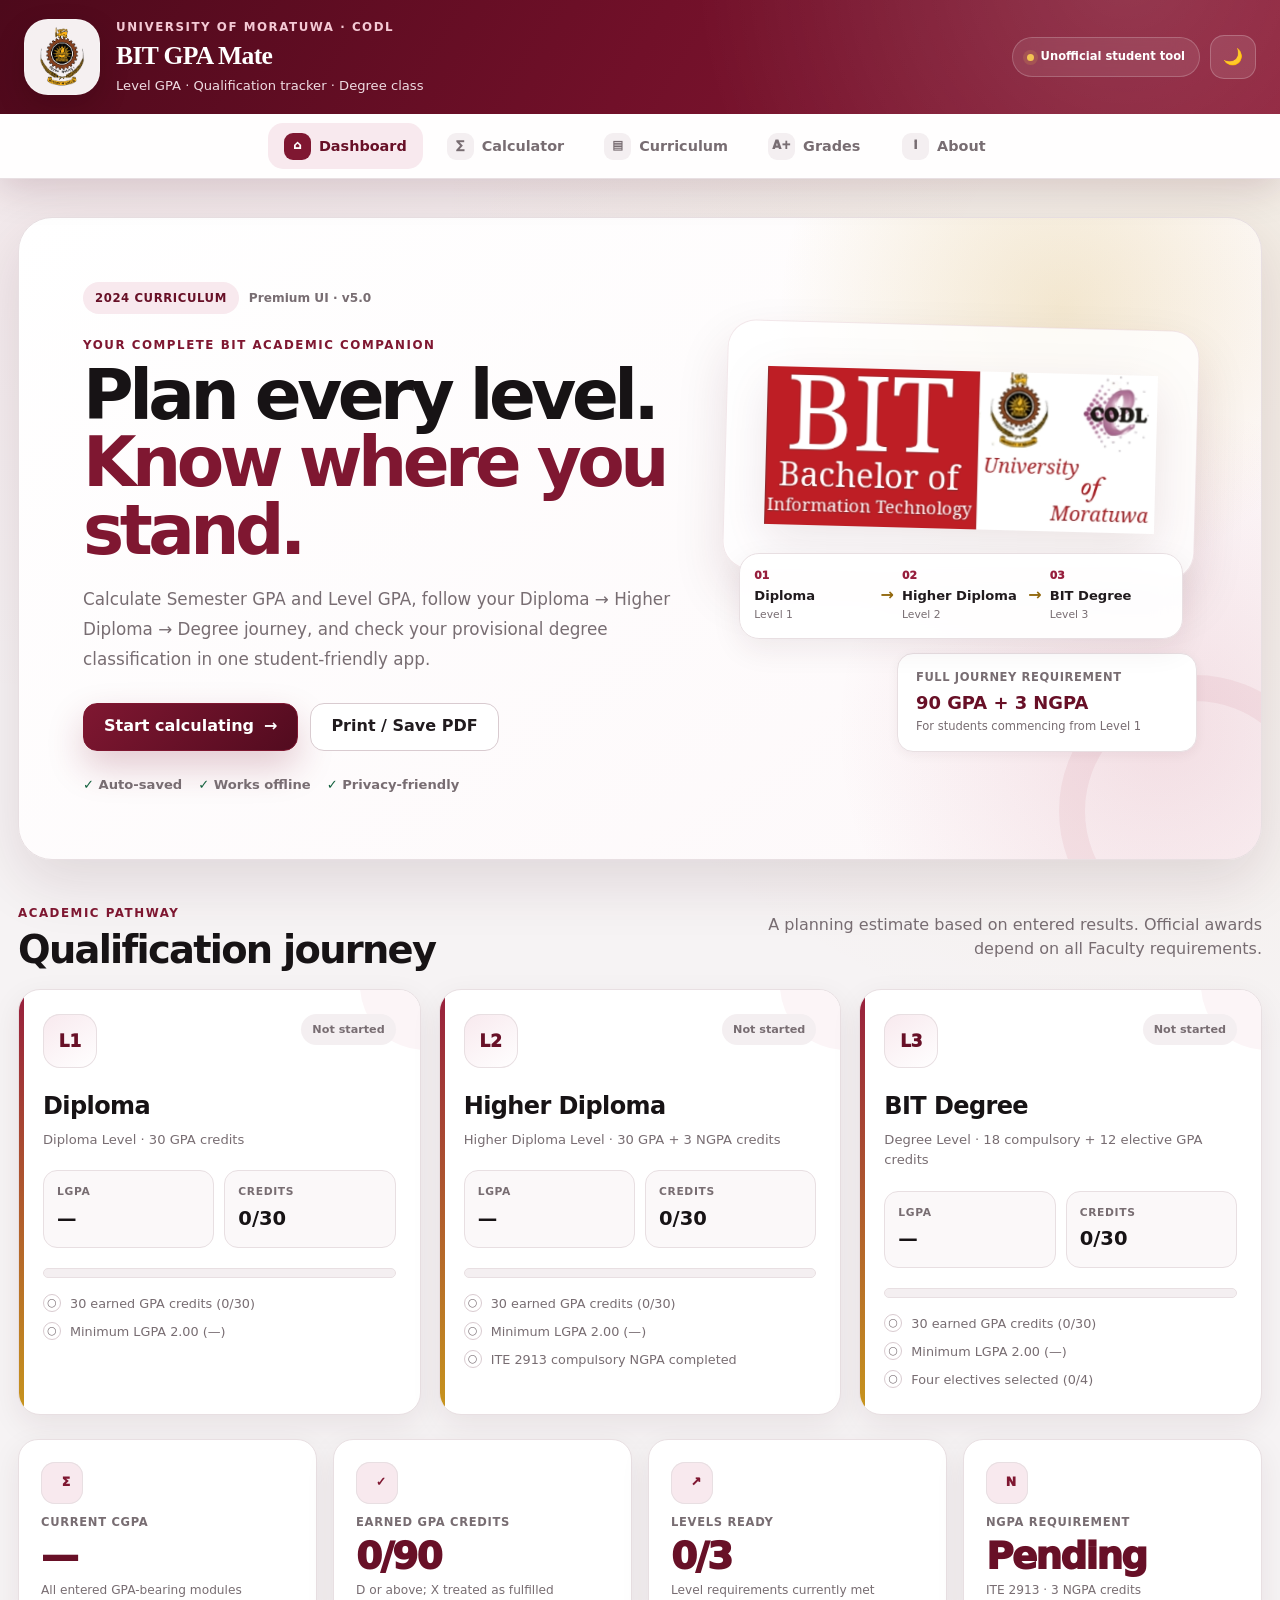
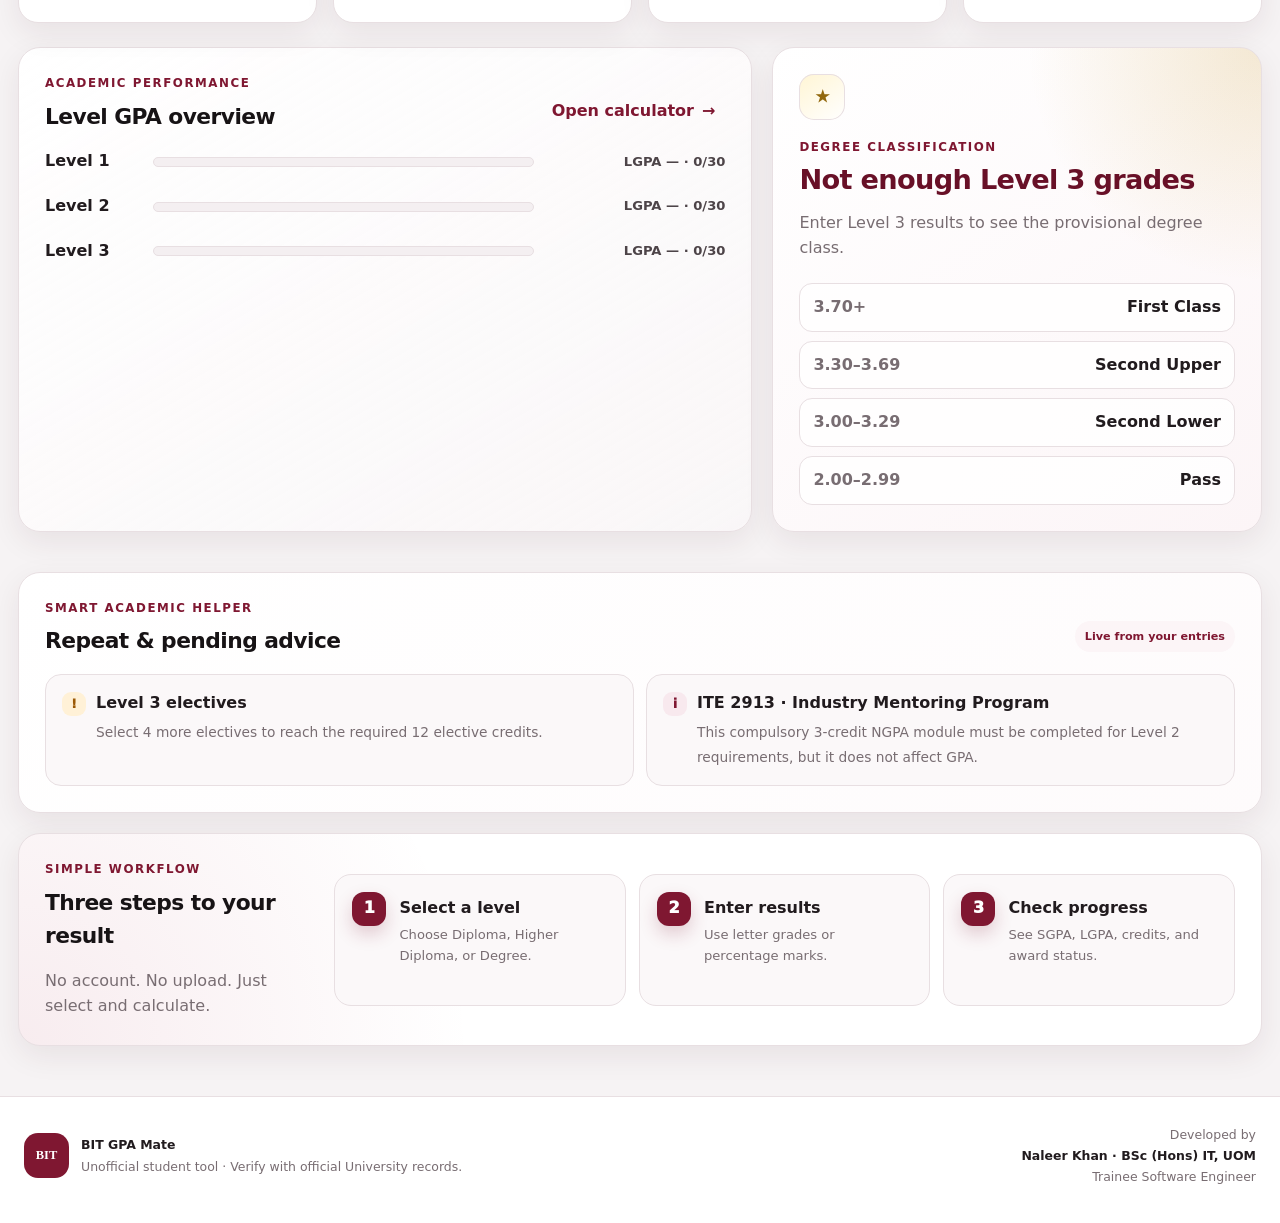
==== commit d2b8b148: "Premium UI v5 redesign" ====
--- a/index.html
+++ b/index.html
@@ -3,91 +3,132 @@
 <head>
   <meta charset="UTF-8" />
   <meta name="viewport" content="width=device-width, initial-scale=1.0" />
-  <meta name="theme-color" content="#7b1730" />
+  <meta name="theme-color" content="#6f1028" />
   <meta name="description" content="Student-friendly level-by-level GPA and qualification tracker for University of Moratuwa BIT students." />
-  <title>BIT GPA Mate | UOM</title>
+  <title>BIT GPA Mate | University of Moratuwa</title>
   <link rel="icon" type="image/png" sizes="192x192" href="assets/icons/icon-192.png" />
   <link rel="apple-touch-icon" href="assets/icons/apple-touch-icon.png" />
   <link rel="manifest" href="manifest.json" />
-  <link rel="stylesheet" href="styles.css" />
+  <link rel="stylesheet" href="styles.css?v=5.0.0" />
 </head>
 <body>
+  <a class="skip-link" href="#dashboard">Skip to content</a>
+
   <div class="app-shell">
-    <header class="topbar">
-      <a class="brand-wrap" href="#dashboard" data-jump="dashboard" aria-label="BIT GPA Mate home">
-        <img class="brand-crest" src="assets/uom-crest.png" alt="University of Moratuwa crest" />
-        <div>
-          <p class="eyebrow">University of Moratuwa · BIT</p>
-          <h1>BIT GPA Mate</h1>
-          <p class="subtitle">Level GPA · Qualification tracker · Degree class</p>
-        </div>
-      </a>
-
-      <div class="top-actions">
-        <span class="unofficial-badge">Unofficial student tool</span>
-        <button id="installAppBtn" class="install-app-btn hidden" type="button">⬇ Install App</button>
-        <button id="themeToggle" class="icon-btn" type="button" aria-label="Toggle dark mode" title="Toggle dark mode">🌙</button>
+    <header class="site-header">
+      <div class="topbar">
+        <a class="brand-wrap" href="#dashboard" data-jump="dashboard" aria-label="BIT GPA Mate dashboard">
+          <span class="brand-emblem">
+            <img class="brand-crest" src="assets/uom-crest.png" alt="University of Moratuwa crest" />
+          </span>
+          <span class="brand-copy">
+            <span class="eyebrow">University of Moratuwa · CODL</span>
+            <strong class="brand-title">BIT GPA Mate</strong>
+            <span class="subtitle">Level GPA · Qualification tracker · Degree class</span>
+          </span>
+        </a>
+
+        <div class="top-actions">
+          <span class="unofficial-badge"><span class="badge-dot"></span> Unofficial student tool</span>
+          <button id="installAppBtn" class="install-app-btn hidden" type="button" aria-label="Install BIT GPA Mate">
+            <span>↓</span> Install App
+          </button>
+          <button id="themeToggle" class="icon-btn" type="button" aria-label="Toggle dark mode" title="Toggle dark mode">🌙</button>
+        </div>
       </div>
+
+      <nav class="main-nav" aria-label="Main navigation">
+        <button class="nav-btn active" data-page="dashboard" type="button">
+          <span class="nav-icon">⌂</span><span>Dashboard</span>
+        </button>
+        <button class="nav-btn" data-page="calculator" type="button">
+          <span class="nav-icon">∑</span><span>Calculator</span>
+        </button>
+        <button class="nav-btn" data-page="curriculum" type="button">
+          <span class="nav-icon">▤</span><span>Curriculum</span>
+        </button>
+        <button class="nav-btn" data-page="grade-guide" type="button">
+          <span class="nav-icon">A+</span><span>Grades</span>
+        </button>
+        <button class="nav-btn" data-page="about" type="button">
+          <span class="nav-icon">i</span><span>About</span>
+        </button>
+      </nav>
     </header>
-
-    <nav class="main-nav" aria-label="Main navigation">
-      <button class="nav-btn active" data-page="dashboard"><span class="nav-icon">⌂</span><span>Dashboard</span></button>
-      <button class="nav-btn" data-page="calculator"><span class="nav-icon">🧮</span><span>Calculator</span></button>
-      <button class="nav-btn" data-page="curriculum"><span class="nav-icon">📚</span><span>Curriculum</span></button>
-      <button class="nav-btn" data-page="grade-guide"><span class="nav-icon">🎓</span><span>Grades</span></button>
-      <button class="nav-btn" data-page="about"><span class="nav-icon">ⓘ</span><span>About</span></button>
-    </nav>
 
     <main>
       <section id="dashboard" class="page active-page">
         <div class="hero-card">
           <div class="hero-content">
-            <span class="hero-chip">2024 Curriculum · Final Update</span>
-            <p class="section-kicker">Your BIT academic journey</p>
-            <h2>Diploma → Higher Diploma → BIT Degree</h2>
-            <p>
-              Track every semester, check each Level LGPA separately, and see whether the academic
-              requirements for the next qualification are currently met.
+            <div class="hero-meta-row">
+              <span class="hero-chip">2024 Curriculum</span>
+              <span class="hero-version">Premium UI · v5.0</span>
+            </div>
+            <p class="section-kicker">Your complete BIT academic companion</p>
+            <h1 class="hero-title">Plan every level.<br /><span>Know where you stand.</span></h1>
+            <p class="hero-description">
+              Calculate Semester GPA and Level GPA, follow your Diploma → Higher Diploma → Degree journey,
+              and check your provisional degree classification in one student-friendly app.
             </p>
             <div class="hero-actions">
-              <button class="primary-btn" type="button" data-jump="calculator">Calculate by level</button>
-              <button id="printReportBtn" class="secondary-btn" type="button">Print / Save PDF</button>
-            </div>
-          </div>
-          <div class="hero-visual">
-            <img class="hero-logo" src="assets/bit-uom-logo.png" alt="BIT University of Moratuwa logo" />
+              <button class="primary-btn" type="button" data-jump="calculator">
+                Start calculating <span aria-hidden="true">→</span>
+              </button>
+              <button id="printReportBtn" class="secondary-btn" type="button">
+                Print / Save PDF
+              </button>
+            </div>
+            <div class="hero-trust-row" aria-label="Application benefits">
+              <span>✓ Auto-saved</span>
+              <span>✓ Works offline</span>
+              <span>✓ Privacy-friendly</span>
+            </div>
+          </div>
+
+          <div class="hero-visual" aria-label="BIT qualification path">
+            <div class="hero-logo-frame">
+              <img class="hero-logo" src="assets/bit-uom-logo.png" alt="Bachelor of Information Technology, University of Moratuwa" />
+            </div>
+            <div class="journey-mini">
+              <div><span>01</span><strong>Diploma</strong><small>Level 1</small></div>
+              <i>→</i>
+              <div><span>02</span><strong>Higher Diploma</strong><small>Level 2</small></div>
+              <i>→</i>
+              <div><span>03</span><strong>BIT Degree</strong><small>Level 3</small></div>
+            </div>
             <div class="hero-mini-card">
-              <span>Required</span>
+              <span>Full journey requirement</span>
               <strong>90 GPA + 3 NGPA</strong>
-              <small>Normal Level 1 entry path</small>
+              <small>For students commencing from Level 1</small>
             </div>
           </div>
         </div>
 
         <div class="section-heading">
           <div>
-            <p class="section-kicker">Level-by-level awards</p>
+            <p class="section-kicker">Academic pathway</p>
             <h2>Qualification journey</h2>
           </div>
-          <p class="muted compact-note">Status is a planning estimate; official awards depend on all Faculty requirements.</p>
+          <p class="muted compact-note">A planning estimate based on entered results. Official awards depend on all Faculty requirements.</p>
         </div>
         <div id="qualificationJourney" class="qualification-grid"></div>
 
         <div class="summary-grid" id="summaryGrid"></div>
 
         <div class="dashboard-grid">
-          <article class="panel">
+          <article class="panel performance-panel">
             <div class="panel-heading">
               <div>
-                <p class="section-kicker">Level performance</p>
-                <h3>LGPA overview</h3>
+                <p class="section-kicker">Academic performance</p>
+                <h3>Level GPA overview</h3>
               </div>
-              <button class="text-btn" type="button" data-jump="calculator">Open calculator →</button>
+              <button class="text-btn" type="button" data-jump="calculator">Open calculator <span>→</span></button>
             </div>
             <div id="levelOverview" class="level-overview"></div>
           </article>
 
           <article class="panel class-panel">
+            <div class="class-panel-icon">★</div>
             <p class="section-kicker">Degree classification</p>
             <h3 id="classTitle">Not enough Level 3 grades</h3>
             <p id="classMessage">Enter Level 3 results to see the provisional degree class.</p>
@@ -100,99 +141,124 @@
           </article>
         </div>
 
-        <article class="panel">
+        <article class="panel advice-panel">
           <div class="panel-heading">
             <div>
-              <p class="section-kicker">Academic helper</p>
+              <p class="section-kicker">Smart academic helper</p>
               <h3>Repeat & pending advice</h3>
             </div>
+            <span class="panel-pill">Live from your entries</span>
           </div>
           <div id="repeatAdvice" class="advice-list"></div>
         </article>
 
         <article class="panel quick-guide">
-          <div>
-            <p class="section-kicker">Quick start</p>
-            <h3>Three easy steps</h3>
+          <div class="quick-guide-title">
+            <p class="section-kicker">Simple workflow</p>
+            <h3>Three steps to your result</h3>
+            <p class="muted">No account. No upload. Just select and calculate.</p>
           </div>
           <div class="steps-grid">
-            <div class="step-card"><span>1</span><h4>Select a level</h4><p>Level 1, Level 2, or Level 3.</p></div>
-            <div class="step-card"><span>2</span><h4>Enter results</h4><p>Use grades or percentage marks.</p></div>
-            <div class="step-card"><span>3</span><h4>Check award status</h4><p>See LGPA, credits, and qualification progress.</p></div>
+            <div class="step-card"><span>1</span><div><h4>Select a level</h4><p>Choose Diploma, Higher Diploma, or Degree.</p></div></div>
+            <div class="step-card"><span>2</span><div><h4>Enter results</h4><p>Use letter grades or percentage marks.</p></div></div>
+            <div class="step-card"><span>3</span><div><h4>Check progress</h4><p>See SGPA, LGPA, credits, and award status.</p></div></div>
           </div>
         </article>
       </section>
 
       <section id="calculator" class="page">
-        <div class="page-title-row">
+        <div class="page-hero compact-page-hero">
           <div>
             <p class="section-kicker">Level GPA calculator</p>
             <h2>Enter your BIT results</h2>
-            <p class="muted">Results save automatically on this device.</p>
-          </div>
-          <div class="toolbar">
-            <label class="field-label" for="inputMode">Input mode</label>
-            <select id="inputMode" class="control-select">
-              <option value="grade">Grade</option>
-              <option value="marks">Marks</option>
-            </select>
+            <p class="muted">Every change is saved automatically on this device.</p>
+          </div>
+          <div class="toolbar-card">
+            <div class="toolbar-field">
+              <label class="field-label" for="inputMode">Input mode</label>
+              <select id="inputMode" class="control-select">
+                <option value="grade">Letter grade</option>
+                <option value="marks">Percentage marks</option>
+              </select>
+            </div>
             <button id="resetBtn" class="danger-outline-btn" type="button">Reset all</button>
           </div>
         </div>
 
         <div class="level-switcher" role="tablist" aria-label="Choose BIT level">
           <button class="level-tab active" type="button" data-level="1" role="tab">
-            <span>Level 1</span><strong>Diploma</strong>
+            <span class="level-tab-number">01</span>
+            <span class="level-tab-copy"><small>Level 1</small><strong>Diploma</strong></span>
+            <span class="level-tab-arrow">→</span>
           </button>
           <button class="level-tab" type="button" data-level="2" role="tab">
-            <span>Level 2</span><strong>Higher Diploma</strong>
+            <span class="level-tab-number">02</span>
+            <span class="level-tab-copy"><small>Level 2</small><strong>Higher Diploma</strong></span>
+            <span class="level-tab-arrow">→</span>
           </button>
           <button class="level-tab" type="button" data-level="3" role="tab">
-            <span>Level 3</span><strong>BIT Degree</strong>
+            <span class="level-tab-number">03</span>
+            <span class="level-tab-copy"><small>Level 3</small><strong>BIT Degree</strong></span>
+            <span class="level-tab-arrow">→</span>
           </button>
         </div>
 
         <div id="activeLevelSummary" class="active-level-summary"></div>
 
         <div class="notice-card">
-          <strong>Marks mode:</strong> 0–34 is displayed as <strong>I</strong>, assuming CA eligibility was satisfied.
-          Use <strong>Grade mode → F</strong> when CA was failed or not completed.
+          <span class="notice-icon">!</span>
+          <div>
+            <strong>Marks mode note</strong>
+            <p>0–34 is displayed as <strong>I</strong>, assuming CA eligibility was satisfied. Select <strong>Grade mode → F</strong> when CA was failed or not completed.</p>
+          </div>
         </div>
 
         <div id="semesterCards" class="semester-stack"></div>
       </section>
 
       <section id="curriculum" class="page">
-        <div class="page-title-row">
+        <div class="page-hero compact-page-hero">
           <div>
             <p class="section-kicker">2024 curriculum</p>
             <h2>BIT course structure</h2>
-            <p class="muted">Level 1: 30 GPA · Level 2: 30 GPA + 3 NGPA · Level 3: 30 GPA.</p>
-          </div>
-        </div>
+            <p class="muted">All compulsory, NGPA, and elective credit requirements organised level by level.</p>
+          </div>
+          <div class="credit-total-card">
+            <span>Total degree path</span>
+            <strong>90 GPA + 3 NGPA</strong>
+          </div>
+        </div>
+
         <div class="award-map">
-          <div><span>Level 1</span><strong>Diploma Level</strong></div>
+          <div><span class="award-map-index">01</span><span>Level 1</span><strong>Diploma</strong><small>30 GPA credits</small></div>
           <b>→</b>
-          <div><span>Level 2</span><strong>Higher Diploma Level</strong></div>
+          <div><span class="award-map-index">02</span><span>Level 2</span><strong>Higher Diploma</strong><small>30 GPA + 3 NGPA</small></div>
           <b>→</b>
-          <div><span>Level 3</span><strong>Degree Level</strong></div>
+          <div><span class="award-map-index">03</span><span>Level 3</span><strong>BIT Degree</strong><small>18 compulsory + 12 elective</small></div>
         </div>
         <div id="curriculumContent"></div>
       </section>
 
       <section id="grade-guide" class="page">
-        <div class="page-title-row">
-          <div>
-            <p class="section-kicker">Handbook-based calculator rules</p>
-            <h2>Grade points & repeat rules</h2>
+        <div class="page-hero compact-page-hero">
+          <div>
+            <p class="section-kicker">Handbook-based rules</p>
+            <h2>Grade points & repeat guidance</h2>
+            <p class="muted">A quick reference for marks, grade points, credit eligibility, and repeat outcomes.</p>
+          </div>
+          <div class="credit-total-card grade-highlight-card">
+            <span>Minimum credit grade</span>
+            <strong>D or above</strong>
           </div>
         </div>
 
         <div class="guide-grid">
           <article class="panel">
-            <h3>Grade scale</h3>
+            <div class="panel-heading">
+              <div><p class="section-kicker">Reference table</p><h3>Grade scale</h3></div>
+            </div>
             <div class="table-wrap">
-              <table class="data-table">
+              <table class="data-table grade-data-table">
                 <thead><tr><th>Marks</th><th>Grade</th><th>Grade point</th><th>Meaning</th></tr></thead>
                 <tbody id="gradeTableBody"></tbody>
               </table>
@@ -200,6 +266,8 @@
           </article>
 
           <article class="panel rules-card">
+            <div class="rules-icon">✓</div>
+            <p class="section-kicker">Must know</p>
             <h3>Important rules</h3>
             <ul class="rule-list">
               <li><strong>D or above</strong> earns course credit.</li>
@@ -209,53 +277,59 @@
               <li><strong>Level 3:</strong> 30 GPA credits for BIT Degree requirements.</li>
               <li><strong>F:</strong> repeat CA + semester exam; repeat grade capped at C.</li>
               <li><strong>I:</strong> repeat semester exam only; improvement capped at C.</li>
-              <li><strong>T:</strong> next semester exam is treated as a first attempt.</li>
-              <li><strong>Degree class:</strong> based on Level 3 LGPA, subject to official time and other conditions.</li>
+              <li><strong>T:</strong> next exam sitting is treated as a first attempt.</li>
+              <li><strong>Degree class:</strong> based on Level 3 LGPA, subject to official conditions.</li>
             </ul>
           </article>
         </div>
 
         <article class="panel formula-panel">
-          <h3>GPA formula</h3>
-          <p class="formula">GPA = Σ (Course credits × Grade point) ÷ Σ Course credits</p>
-          <p class="muted">SGPA uses one semester; LGPA uses both semesters of the selected level.</p>
+          <div class="formula-copy">
+            <p class="section-kicker">Weighted calculation</p>
+            <h3>GPA formula</h3>
+            <p class="muted">SGPA uses one semester. LGPA uses the corresponding level modules.</p>
+          </div>
+          <p class="formula">GPA = Σ (Credits × Grade Point) ÷ Σ Credits</p>
         </article>
       </section>
 
       <section id="about" class="page">
+        <div class="page-hero about-hero">
+          <div>
+            <span class="hero-chip">Student-built project</span>
+            <p class="section-kicker">About BIT GPA Mate</p>
+            <h2>Made to make BIT progress easier to understand.</h2>
+            <p class="muted">An offline-first GPA and qualification planning tool based on the University of Moratuwa CODL BIT 2024 Student Handbook.</p>
+          </div>
+          <img src="assets/uom-crest.png" alt="University of Moratuwa crest" />
+        </div>
+
         <div class="about-layout">
           <article class="panel about-card">
-            <img src="assets/uom-crest.png" alt="University of Moratuwa crest" />
+            <div class="about-icon">BIT</div>
             <div>
-              <p class="section-kicker">About this project</p>
-              <h2>Made for UOM BIT students</h2>
-              <p>
-                An offline-first GPA and qualification planning tool based on the supplied University of
-                Moratuwa CODL BIT 2024 Student Handbook.
-              </p>
-              <p>
-                This is not an official University system. Always verify final results, eligibility, and awards
-                using official records and CODL/FIT guidance.
-              </p>
+              <p class="section-kicker">Purpose</p>
+              <h2>Built for UOM BIT students</h2>
+              <p>Track grades, GPA, credits, level awards, and degree classification without sending results to a server.</p>
+              <p>This is not an official University system. Always verify final results, eligibility, and awards using official records and CODL/FIT guidance.</p>
             </div>
           </article>
 
           <article class="panel developer-card">
-            <span class="developer-icon">&lt;/&gt;</span>
-            <p class="section-kicker">Developer</p>
+            <div class="developer-icon">&lt;/&gt;</div>
+            <p class="section-kicker">Designed & developed by</p>
             <h2>Naleer Khan</h2>
             <p class="developer-degree">BSc (Hons) IT · UOM</p>
             <p class="developer-role">Trainee Software Engineer</p>
-            <div class="developer-tags"><span>Student-first UI</span><span>Offline PWA</span><span>Privacy-friendly</span></div>
+            <div class="developer-tags"><span>Student-first UX</span><span>Offline PWA</span><span>Privacy-friendly</span></div>
           </article>
 
           <article class="panel info-card">
-            <h3>🔒 Privacy</h3>
-            <p>Your results remain in your browser using local storage. Nothing is uploaded.</p>
-            <h3>📴 Offline support</h3>
-            <p>After the first successful load, the PWA can work offline in supported browsers.</p>
-            <h3>📲 Installable</h3>
-            <p>Use “Install App” or “Add to Home Screen” to use it like a mobile app.</p>
+            <div class="feature-grid">
+              <div><span>🔒</span><h3>Private by design</h3><p>Your results stay in local browser storage. Nothing is uploaded.</p></div>
+              <div><span>📴</span><h3>Offline-ready</h3><p>After the first load, supported browsers can continue using the PWA offline.</p></div>
+              <div><span>📲</span><h3>Installable</h3><p>Add it to your home screen and use it like a native mobile app.</p></div>
+            </div>
           </article>
         </div>
       </section>
@@ -263,8 +337,8 @@
 
     <footer>
       <div class="footer-brand">
-        <strong>BIT GPA Mate</strong>
-        <span>Unofficial student tool · Verify with official University records.</span>
+        <span class="footer-mark">BIT</span>
+        <div><strong>BIT GPA Mate</strong><span>Unofficial student tool · Verify with official University records.</span></div>
       </div>
       <div class="footer-developer">
         <span>Developed by</span>
@@ -287,6 +361,6 @@
   </dialog>
 
   <div id="toast" class="toast" role="status" aria-live="polite"></div>
-  <script src="app.js"></script>
+  <script src="app.js?v=5.0.0"></script>
 </body>
 </html>
--- a/styles.css
+++ b/styles.css
@@ -1,49 +1,78 @@
 :root {
   color-scheme: light;
-  --brand: #7b1730;
-  --brand-deep: #541020;
-  --brand-soft: #f7e9ed;
-  --gold: #d2a72d;
-  --gold-soft: #fff7da;
-  --success: #19734a;
-  --success-soft: #e7f6ee;
-  --warning: #b56a09;
-  --warning-soft: #fff2dc;
-  --danger: #b42335;
-  --danger-soft: #fdebed;
-  --text: #211d20;
-  --muted: #6d6469;
-  --page: #f4f1f2;
+  --brand-950: #3d0716;
+  --brand-900: #520b1f;
+  --brand-800: #681027;
+  --brand-700: #7f1731;
+  --brand-600: #971f3d;
+  --brand-500: #ad2c4c;
+  --brand-100: #f8e9ee;
+  --brand-50: #fcf5f7;
+  --gold-700: #92680d;
+  --gold-500: #c7951d;
+  --gold-200: #f1d889;
+  --gold-100: #fff5d4;
+  --green-700: #14623f;
+  --green-100: #e6f6ee;
+  --amber-700: #9b5906;
+  --amber-100: #fff1d7;
+  --red-700: #a42035;
+  --red-100: #fde8ec;
+  --ink-950: #171315;
+  --ink-900: #211b1e;
+  --ink-700: #4d4448;
+  --ink-500: #786d72;
+  --paper: #f6f3f4;
   --surface: #ffffff;
-  --surface-soft: #f8f6f7;
-  --border: #e2dadd;
-  --shadow: 0 18px 45px rgba(66, 20, 33, 0.09);
-  --shadow-soft: 0 8px 22px rgba(66, 20, 33, 0.07);
-  --radius: 22px;
-  --radius-sm: 14px;
+  --surface-2: #fbf8f9;
+  --surface-3: #f4eff1;
+  --line: #e8dfe2;
+  --line-strong: #d9cbd0;
+  --shadow-xs: 0 3px 12px rgba(67, 20, 34, 0.05);
+  --shadow-sm: 0 10px 30px rgba(67, 20, 34, 0.08);
+  --shadow-md: 0 22px 60px rgba(67, 20, 34, 0.12);
+  --shadow-brand: 0 16px 36px rgba(127, 23, 49, 0.22);
+  --radius-xl: 30px;
+  --radius-lg: 22px;
+  --radius-md: 16px;
+  --radius-sm: 12px;
+  --container: 1320px;
 }
 
 html[data-theme="dark"] {
   color-scheme: dark;
-  --brand: #d36a83;
-  --brand-deep: #f4b7c5;
-  --brand-soft: #351823;
-  --gold: #e2bd55;
-  --gold-soft: #332b16;
-  --success: #64c892;
-  --success-soft: #173326;
-  --warning: #f0ae4a;
-  --warning-soft: #352510;
-  --danger: #ff7b8d;
-  --danger-soft: #3a1820;
-  --text: #f5eef1;
-  --muted: #b9adb2;
-  --page: #110f10;
-  --surface: #1b181a;
-  --surface-soft: #242024;
-  --border: #3b3438;
-  --shadow: 0 18px 45px rgba(0, 0, 0, 0.34);
-  --shadow-soft: 0 8px 22px rgba(0, 0, 0, 0.24);
+  --brand-950: #ffe9ef;
+  --brand-900: #ffd2dc;
+  --brand-800: #f6a0b5;
+  --brand-700: #e27892;
+  --brand-600: #d85f7b;
+  --brand-500: #c9526d;
+  --brand-100: #381823;
+  --brand-50: #29151c;
+  --gold-700: #f1ca63;
+  --gold-500: #deb64c;
+  --gold-200: #6e581f;
+  --gold-100: #332a14;
+  --green-700: #76d9a7;
+  --green-100: #153427;
+  --amber-700: #ffc166;
+  --amber-100: #38260f;
+  --red-700: #ff8294;
+  --red-100: #3c1720;
+  --ink-950: #fff8fa;
+  --ink-900: #f7eef1;
+  --ink-700: #d1c5ca;
+  --ink-500: #a99ca1;
+  --paper: #100d0f;
+  --surface: #1b1719;
+  --surface-2: #221d20;
+  --surface-3: #2b2427;
+  --line: #3a3135;
+  --line-strong: #4a3e43;
+  --shadow-xs: 0 3px 12px rgba(0, 0, 0, 0.18);
+  --shadow-sm: 0 10px 30px rgba(0, 0, 0, 0.28);
+  --shadow-md: 0 22px 60px rgba(0, 0, 0, 0.38);
+  --shadow-brand: 0 16px 36px rgba(0, 0, 0, 0.36);
 }
 
 * {
@@ -56,12 +85,16 @@
 
 body {
   margin: 0;
+  min-width: 320px;
   background:
-    radial-gradient(circle at top left, color-mix(in srgb, var(--brand) 8%, transparent), transparent 36%),
-    var(--page);
-  color: var(--text);
+    radial-gradient(circle at 10% -10%, color-mix(in srgb, var(--brand-500) 10%, transparent), transparent 30%),
+    radial-gradient(circle at 95% 10%, color-mix(in srgb, var(--gold-500) 8%, transparent), transparent 28%),
+    var(--paper);
+  color: var(--ink-900);
   font-family: Inter, ui-sans-serif, system-ui, -apple-system, BlinkMacSystemFont, "Segoe UI", sans-serif;
-  line-height: 1.5;
+  line-height: 1.55;
+  -webkit-font-smoothing: antialiased;
+  text-rendering: optimizeLegibility;
 }
 
 button,
@@ -74,74 +107,117 @@
   cursor: pointer;
 }
 
+button,
+a,
+select,
+input {
+  -webkit-tap-highlight-color: transparent;
+}
+
 img {
+  display: block;
   max-width: 100%;
+}
+
+.skip-link {
+  position: fixed;
+  top: 10px;
+  left: 10px;
+  z-index: 100;
+  padding: 10px 14px;
+  border-radius: 10px;
+  background: var(--surface);
+  color: var(--brand-800);
+  font-weight: 800;
+  transform: translateY(-160%);
+  transition: transform 0.2s ease;
+}
+
+.skip-link:focus {
+  transform: translateY(0);
 }
 
 .app-shell {
   min-height: 100vh;
 }
 
-.topbar {
+.site-header {
   position: sticky;
   top: 0;
-  z-index: 30;
+  z-index: 50;
+  box-shadow: 0 10px 36px rgba(61, 7, 22, 0.16);
+}
+
+.topbar {
   display: flex;
   align-items: center;
   justify-content: space-between;
-  gap: 24px;
-  padding: 15px clamp(16px, 4vw, 54px);
+  gap: 28px;
+  min-height: 112px;
+  padding: 18px max(24px, calc((100vw - var(--container)) / 2));
   color: #fff;
-  background: linear-gradient(120deg, #541020, #7b1730 58%, #8f213b);
-  box-shadow: 0 10px 28px rgba(53, 10, 22, 0.24);
+  background:
+    radial-gradient(circle at 88% -30%, rgba(255, 255, 255, 0.14), transparent 38%),
+    linear-gradient(120deg, #4d091b 0%, #711029 50%, #8c1c37 100%);
 }
 
 .brand-wrap {
   display: flex;
   align-items: center;
-  gap: 15px;
+  gap: 16px;
   min-width: 0;
   color: inherit;
   text-decoration: none;
 }
 
+.brand-emblem {
+  display: grid;
+  place-items: center;
+  width: 76px;
+  height: 76px;
+  flex: 0 0 auto;
+  border: 1px solid rgba(255, 255, 255, 0.22);
+  border-radius: 24px;
+  background: rgba(255, 255, 255, 0.94);
+  box-shadow: 0 12px 28px rgba(35, 0, 10, 0.22);
+}
+
 .brand-crest {
-  width: 68px;
-  height: 68px;
+  width: 62px;
+  height: 62px;
   object-fit: contain;
-  padding: 4px;
-  border-radius: 18px;
-  background: rgba(255,255,255,0.92);
-}
-
-.brand-wrap h1,
-.brand-wrap p {
-  margin: 0;
-}
-
-.brand-wrap h1 {
-  font-size: clamp(1.25rem, 2vw, 1.72rem);
-  line-height: 1.1;
-  letter-spacing: -0.02em;
+}
+
+.brand-copy {
+  display: grid;
+  min-width: 0;
 }
 
 .eyebrow,
 .section-kicker {
-  margin: 0 0 6px;
-  color: var(--brand);
-  font-size: 0.76rem;
+  margin: 0 0 7px;
+  color: var(--brand-700);
+  font-size: 0.74rem;
   font-weight: 900;
-  letter-spacing: 0.1em;
+  letter-spacing: 0.13em;
   text-transform: uppercase;
 }
 
 .topbar .eyebrow {
-  color: #f2cbd5;
+  color: #f4c9d4;
+}
+
+.brand-title {
+  color: #fff;
+  font-family: Georgia, "Times New Roman", serif;
+  font-size: clamp(1.55rem, 2vw, 2.05rem);
+  line-height: 1;
+  letter-spacing: -0.025em;
 }
 
 .subtitle {
-  margin-top: 4px !important;
-  color: #ead7dc;
+  margin-top: 7px;
+  color: #efdce2;
   font-size: 0.82rem;
 }
 
@@ -149,13 +225,14 @@
   display: flex;
   align-items: center;
   gap: 10px;
-  flex-shrink: 0;
+  flex: 0 0 auto;
 }
 
 .unofficial-badge,
 .hero-chip,
 .status-chip,
 .credit-pill,
+.panel-pill,
 .developer-tags span {
   display: inline-flex;
   align-items: center;
@@ -165,81 +242,127 @@
 }
 
 .unofficial-badge {
-  padding: 8px 11px;
-  border: 1px solid rgba(255,255,255,0.24);
-  background: rgba(255,255,255,0.1);
+  gap: 7px;
+  min-height: 40px;
+  padding: 0 14px;
+  border: 1px solid rgba(255, 255, 255, 0.2);
+  background: rgba(255, 255, 255, 0.09);
+  color: #fff;
   font-size: 0.72rem;
+  backdrop-filter: blur(12px);
+}
+
+.badge-dot {
+  width: 7px;
+  height: 7px;
+  border-radius: 50%;
+  background: #f3c353;
+  box-shadow: 0 0 0 4px rgba(243, 195, 83, 0.14);
 }
 
 .icon-btn,
 .install-app-btn {
-  min-height: 42px;
-  border-radius: 13px;
-  border: 1px solid rgba(255,255,255,0.28);
+  min-height: 44px;
+  border-radius: 14px;
+  transition: transform 0.18s ease, box-shadow 0.18s ease, background 0.18s ease;
 }
 
 .icon-btn {
-  width: 44px;
-  background: rgba(255,255,255,0.11);
+  width: 46px;
+  border: 1px solid rgba(255, 255, 255, 0.22);
+  background: rgba(255, 255, 255, 0.1);
   color: #fff;
 }
 
 .install-app-btn {
-  padding: 0 14px;
+  display: inline-flex;
+  align-items: center;
+  gap: 8px;
+  padding: 0 17px;
+  border: 1px solid #fff;
   background: #fff;
-  color: #681323;
+  color: #681027;
   font-weight: 900;
+  box-shadow: 0 8px 20px rgba(35, 0, 10, 0.18);
+}
+
+.icon-btn:hover,
+.install-app-btn:hover {
+  transform: translateY(-2px);
 }
 
 .main-nav {
-  position: sticky;
-  top: 98px;
-  z-index: 25;
   display: flex;
   justify-content: center;
-  gap: 6px;
-  padding: 10px 14px;
-  border-bottom: 1px solid var(--border);
-  background: color-mix(in srgb, var(--surface) 92%, transparent);
-  backdrop-filter: blur(16px);
+  gap: 8px;
+  min-height: 64px;
+  padding: 9px 18px;
+  border-bottom: 1px solid var(--line);
+  background: color-mix(in srgb, var(--surface) 94%, transparent);
+  backdrop-filter: blur(20px);
 }
 
 .nav-btn {
-  padding: 10px 15px;
+  position: relative;
+  display: inline-flex;
+  align-items: center;
+  gap: 8px;
+  min-width: 126px;
+  min-height: 46px;
+  padding: 0 16px;
   border: 0;
-  border-radius: 12px;
+  border-radius: 15px;
   background: transparent;
-  color: var(--muted);
+  color: var(--ink-500);
+  font-size: 0.9rem;
   font-weight: 800;
-}
-
-.nav-btn:hover,
+  transition: color 0.2s ease, background 0.2s ease, transform 0.2s ease;
+}
+
+.nav-icon {
+  display: grid;
+  place-items: center;
+  width: 27px;
+  height: 27px;
+  border-radius: 9px;
+  background: var(--surface-3);
+  color: var(--ink-500);
+  font-size: 0.72rem;
+  font-weight: 950;
+}
+
+.nav-btn:hover {
+  color: var(--brand-800);
+  background: var(--brand-50);
+}
+
 .nav-btn.active {
-  color: var(--brand-deep);
-  background: var(--brand-soft);
-}
-
-.nav-icon {
-  display: none;
+  color: var(--brand-800);
+  background: var(--brand-100);
+}
+
+.nav-btn.active .nav-icon {
+  background: var(--brand-700);
+  color: #fff;
 }
 
 main {
-  width: min(1260px, calc(100% - 28px));
+  width: min(var(--container), calc(100% - 36px));
   margin: 0 auto;
-  padding: 34px 0 24px;
+  padding: 38px 0 30px;
 }
 
 .page {
   display: none;
-  animation: pageIn 0.22s ease;
+  animation: page-in 0.28s ease;
 }
 
 .page.active-page {
   display: block;
 }
 
-@keyframes pageIn {
-  from { opacity: 0; transform: translateY(7px); }
+@keyframes page-in {
+  from { opacity: 0; transform: translateY(10px); }
   to { opacity: 1; transform: translateY(0); }
 }
 
@@ -249,131 +372,276 @@
 .qualification-card,
 .semester-card,
 .notice-card,
-.active-level-summary {
-  border: 1px solid var(--border);
+.active-level-summary,
+.page-hero,
+.level-switcher,
+.award-map > div {
+  border: 1px solid var(--line);
   background: var(--surface);
-  box-shadow: var(--shadow-soft);
+  box-shadow: var(--shadow-sm);
 }
 
 .hero-card {
-  display: grid;
-  grid-template-columns: minmax(0, 1.25fr) minmax(270px, 0.75fr);
-  gap: 30px;
+  position: relative;
+  display: grid;
+  grid-template-columns: minmax(0, 1.12fr) minmax(420px, 0.88fr);
+  gap: 42px;
   align-items: center;
-  padding: clamp(24px, 4vw, 44px);
-  margin-bottom: 34px;
+  min-height: 560px;
+  padding: clamp(34px, 5vw, 68px);
+  margin-bottom: 44px;
   overflow: hidden;
-  border-radius: 30px;
+  border-radius: 34px;
   background:
-    radial-gradient(circle at 88% 14%, color-mix(in srgb, var(--gold) 18%, transparent), transparent 34%),
-    linear-gradient(145deg, var(--surface), color-mix(in srgb, var(--brand-soft) 55%, var(--surface)));
+    radial-gradient(circle at 84% 14%, color-mix(in srgb, var(--gold-500) 20%, transparent), transparent 24%),
+    radial-gradient(circle at 92% 80%, color-mix(in srgb, var(--brand-500) 13%, transparent), transparent 26%),
+    linear-gradient(145deg, var(--surface) 0%, color-mix(in srgb, var(--brand-50) 72%, var(--surface)) 100%);
+  box-shadow: var(--shadow-md);
+}
+
+.hero-card::before {
+  content: "";
+  position: absolute;
+  width: 220px;
+  height: 220px;
+  right: -70px;
+  bottom: -88px;
+  border: 26px solid color-mix(in srgb, var(--brand-500) 7%, transparent);
+  border-radius: 50%;
+  pointer-events: none;
+}
+
+.hero-content,
+.hero-visual {
+  position: relative;
+  z-index: 1;
+}
+
+.hero-meta-row {
+  display: flex;
+  flex-wrap: wrap;
+  align-items: center;
+  gap: 10px;
+  margin-bottom: 22px;
 }
 
 .hero-chip {
-  padding: 7px 11px;
-  margin-bottom: 18px;
-  color: var(--brand-deep);
-  background: var(--brand-soft);
+  padding: 7px 12px;
+  color: var(--brand-800);
+  background: var(--brand-100);
+  font-size: 0.73rem;
+  letter-spacing: 0.05em;
+  text-transform: uppercase;
+}
+
+.hero-version {
+  color: var(--ink-500);
   font-size: 0.76rem;
-}
-
-.hero-content h2 {
+  font-weight: 700;
+}
+
+.hero-title {
   max-width: 760px;
-  margin: 0 0 14px;
-  font-size: clamp(2rem, 4.8vw, 4rem);
-  line-height: 1.04;
-  letter-spacing: -0.055em;
-}
-
-.hero-content > p:not(.section-kicker) {
+  margin: 0 0 20px;
+  color: var(--ink-950);
+  font-size: clamp(3rem, 5.4vw, 5.2rem);
+  line-height: 0.98;
+  letter-spacing: -0.065em;
+}
+
+.hero-title span {
+  color: var(--brand-700);
+}
+
+.hero-description {
   max-width: 720px;
   margin: 0;
-  color: var(--muted);
-  font-size: 1.02rem;
-  line-height: 1.72;
+  color: var(--ink-500);
+  font-size: 1.05rem;
+  line-height: 1.78;
 }
 
 .hero-actions {
   display: flex;
   flex-wrap: wrap;
-  gap: 11px;
-  margin-top: 24px;
+  gap: 12px;
+  margin-top: 28px;
 }
 
 .primary-btn,
 .secondary-btn,
 .danger-outline-btn,
 .text-btn {
-  min-height: 44px;
-  padding: 0 17px;
-  border-radius: 13px;
+  min-height: 48px;
+  padding: 0 20px;
+  border-radius: 14px;
   font-weight: 900;
+  transition: transform 0.18s ease, box-shadow 0.18s ease, background 0.18s ease;
 }
 
 .primary-btn {
-  border: 1px solid var(--brand);
-  background: var(--brand);
+  display: inline-flex;
+  align-items: center;
+  justify-content: center;
+  gap: 10px;
+  border: 1px solid var(--brand-700);
+  background: linear-gradient(135deg, var(--brand-700), var(--brand-900));
   color: #fff;
-  box-shadow: 0 10px 22px color-mix(in srgb, var(--brand) 25%, transparent);
+  box-shadow: var(--shadow-brand);
 }
 
 .secondary-btn {
-  border: 1px solid var(--border);
+  border: 1px solid var(--line-strong);
   background: var(--surface);
-  color: var(--text);
+  color: var(--ink-900);
 }
 
 .danger-outline-btn {
-  border: 1px solid color-mix(in srgb, var(--danger) 45%, var(--border));
-  background: transparent;
-  color: var(--danger);
+  border: 1px solid color-mix(in srgb, var(--red-700) 42%, var(--line));
+  background: var(--surface);
+  color: var(--red-700);
 }
 
 .text-btn {
-  min-height: 38px;
-  padding: 0 8px;
+  display: inline-flex;
+  align-items: center;
+  gap: 8px;
+  min-height: 40px;
+  padding: 0 10px;
   border: 0;
   background: transparent;
-  color: var(--brand);
-}
-
-button:hover {
-  transform: translateY(-1px);
+  color: var(--brand-700);
+}
+
+.primary-btn:hover,
+.secondary-btn:hover,
+.danger-outline-btn:hover,
+.text-btn:hover {
+  transform: translateY(-2px);
+}
+
+.secondary-btn:hover {
+  box-shadow: var(--shadow-xs);
+}
+
+.hero-trust-row {
+  display: flex;
+  flex-wrap: wrap;
+  gap: 16px;
+  margin-top: 24px;
+  color: var(--ink-500);
+  font-size: 0.82rem;
+  font-weight: 700;
+}
+
+.hero-trust-row span::first-letter {
+  color: var(--green-700);
 }
 
 .hero-visual {
-  position: relative;
+  display: grid;
+  align-content: center;
+  min-width: 0;
+}
+
+.hero-logo-frame {
   display: grid;
   place-items: center;
-  min-height: 270px;
+  min-height: 250px;
+  padding: 26px;
+  border: 1px solid rgba(127, 23, 49, 0.1);
+  border-radius: 28px;
+  background: rgba(255, 255, 255, 0.8);
+  box-shadow: 0 24px 52px rgba(76, 13, 31, 0.12);
+  transform: rotate(1.5deg);
+}
+
+html[data-theme="dark"] .hero-logo-frame {
+  background: rgba(255, 255, 255, 0.92);
 }
 
 .hero-logo {
   width: min(390px, 100%);
-  filter: drop-shadow(0 18px 28px rgba(55, 11, 22, 0.13));
+  filter: drop-shadow(0 16px 24px rgba(65, 9, 25, 0.1));
+}
+
+.journey-mini {
+  display: grid;
+  grid-template-columns: 1fr auto 1fr auto 1fr;
+  gap: 8px;
+  align-items: center;
+  margin: -22px 14px 0;
+  padding: 14px;
+  border: 1px solid var(--line);
+  border-radius: 20px;
+  background: color-mix(in srgb, var(--surface) 94%, transparent);
+  box-shadow: var(--shadow-sm);
+  backdrop-filter: blur(14px);
+}
+
+.journey-mini div {
+  display: grid;
+  gap: 1px;
+  min-width: 0;
+}
+
+.journey-mini div > span {
+  color: var(--brand-600);
+  font-size: 0.67rem;
+  font-weight: 950;
+}
+
+.journey-mini strong {
+  overflow: hidden;
+  color: var(--ink-900);
+  font-size: 0.82rem;
+  text-overflow: ellipsis;
+  white-space: nowrap;
+}
+
+.journey-mini small {
+  color: var(--ink-500);
+  font-size: 0.67rem;
+}
+
+.journey-mini i {
+  color: var(--gold-700);
+  font-style: normal;
+  font-weight: 900;
 }
 
 .hero-mini-card {
-  position: absolute;
-  right: 0;
-  bottom: 0;
-  display: grid;
-  padding: 14px 16px;
-  border: 1px solid var(--border);
+  display: grid;
+  justify-self: end;
+  width: min(300px, 100%);
+  margin-top: 14px;
+  padding: 15px 18px;
+  border: 1px solid var(--line);
   border-radius: 16px;
-  background: color-mix(in srgb, var(--surface) 92%, transparent);
-  box-shadow: var(--shadow-soft);
-  backdrop-filter: blur(12px);
+  background: var(--surface);
+  box-shadow: var(--shadow-xs);
 }
 
 .hero-mini-card span,
 .hero-mini-card small {
-  color: var(--muted);
+  color: var(--ink-500);
+}
+
+.hero-mini-card span {
+  font-size: 0.72rem;
+  font-weight: 800;
+  text-transform: uppercase;
+  letter-spacing: 0.05em;
 }
 
 .hero-mini-card strong {
   margin: 2px 0;
-  color: var(--brand-deep);
+  color: var(--brand-800);
+  font-size: 1.12rem;
+}
+
+.hero-mini-card small {
+  font-size: 0.72rem;
 }
 
 .section-heading,
@@ -384,41 +652,52 @@
   display: flex;
   align-items: center;
   justify-content: space-between;
-  gap: 20px;
+  gap: 22px;
 }
 
 .section-heading {
-  margin: 0 0 16px;
+  margin-bottom: 18px;
 }
 
 .section-heading h2,
-.page-title-row h2 {
+.page-title-row h2,
+.page-hero h2 {
   margin: 0;
-  font-size: clamp(1.55rem, 3vw, 2.25rem);
-  letter-spacing: -0.035em;
+  color: var(--ink-950);
+  font-size: clamp(1.9rem, 3vw, 2.75rem);
+  line-height: 1.08;
+  letter-spacing: -0.045em;
 }
 
 .compact-note {
-  max-width: 450px;
+  max-width: 520px;
+  margin: 0;
   text-align: right;
 }
 
 .muted {
-  color: var(--muted);
+  color: var(--ink-500);
 }
 
 .qualification-grid {
   display: grid;
   grid-template-columns: repeat(3, minmax(0, 1fr));
-  gap: 16px;
+  gap: 18px;
   margin-bottom: 24px;
 }
 
 .qualification-card {
   position: relative;
   overflow: hidden;
-  padding: 22px;
-  border-radius: var(--radius);
+  padding: 24px;
+  border-radius: var(--radius-lg);
+  transition: transform 0.2s ease, box-shadow 0.2s ease, border-color 0.2s ease;
+}
+
+.qualification-card:hover {
+  transform: translateY(-4px);
+  border-color: color-mix(in srgb, var(--brand-600) 32%, var(--line));
+  box-shadow: var(--shadow-md);
 }
 
 .qualification-card::before {
@@ -426,269 +705,423 @@
   position: absolute;
   inset: 0 auto 0 0;
   width: 5px;
-  background: var(--brand);
+  background: linear-gradient(180deg, var(--brand-600), var(--gold-500));
+}
+
+.qualification-card::after {
+  content: "";
+  position: absolute;
+  width: 130px;
+  height: 130px;
+  right: -70px;
+  top: -70px;
+  border-radius: 50%;
+  background: var(--brand-50);
 }
 
 .qualification-card.complete::before {
-  background: var(--success);
+  background: linear-gradient(180deg, var(--green-700), #63c895);
 }
 
 .qualification-card.warning::before {
-  background: var(--warning);
+  background: linear-gradient(180deg, var(--amber-700), #efb653);
 }
 
 .qualification-card-head {
+  position: relative;
+  z-index: 1;
   display: flex;
   justify-content: space-between;
   gap: 12px;
-  margin-bottom: 18px;
+  margin-bottom: 20px;
 }
 
 .level-badge {
   display: grid;
   place-items: center;
-  width: 48px;
-  height: 48px;
-  border-radius: 16px;
-  background: var(--brand-soft);
-  color: var(--brand-deep);
-  font-size: 1.1rem;
+  width: 54px;
+  height: 54px;
+  border-radius: 17px;
+  background: linear-gradient(145deg, var(--brand-100), var(--surface));
+  color: var(--brand-800);
+  font-size: 1.05rem;
   font-weight: 950;
+  box-shadow: inset 0 0 0 1px var(--line);
 }
 
 .status-chip {
   align-self: flex-start;
-  padding: 7px 10px;
-  color: var(--muted);
-  background: var(--surface-soft);
-  font-size: 0.72rem;
+  padding: 7px 11px;
+  background: var(--surface-3);
+  color: var(--ink-500);
+  font-size: 0.7rem;
 }
 
 .status-chip.complete {
-  color: var(--success);
-  background: var(--success-soft);
+  background: var(--green-100);
+  color: var(--green-700);
 }
 
 .status-chip.progress {
-  color: var(--warning);
-  background: var(--warning-soft);
+  background: var(--amber-100);
+  color: var(--amber-700);
 }
 
 .qualification-card h3,
 .qualification-card p {
+  position: relative;
+  z-index: 1;
   margin: 0;
 }
 
 .qualification-card h3 {
-  font-size: 1.35rem;
-}
-
-.qualification-card .award-subtitle {
-  margin-top: 3px;
-  color: var(--muted);
-  font-size: 0.83rem;
+  color: var(--ink-950);
+  font-size: 1.5rem;
+  letter-spacing: -0.025em;
+}
+
+.award-subtitle {
+  margin-top: 5px !important;
+  color: var(--ink-500);
+  font-size: 0.82rem;
 }
 
 .qualification-metrics {
+  position: relative;
+  z-index: 1;
   display: grid;
   grid-template-columns: 1fr 1fr;
   gap: 10px;
-  margin: 18px 0;
+  margin: 20px 0;
 }
 
 .metric-box {
-  padding: 12px;
-  border-radius: 13px;
-  background: var(--surface-soft);
-}
-
-.metric-box span {
+  padding: 13px;
+  border: 1px solid var(--line);
+  border-radius: 14px;
+  background: var(--surface-2);
+}
+
+.metric-box span,
+.level-summary-stat span {
   display: block;
-  color: var(--muted);
-  font-size: 0.72rem;
-  font-weight: 800;
+  color: var(--ink-500);
+  font-size: 0.67rem;
+  font-weight: 900;
+  letter-spacing: 0.06em;
   text-transform: uppercase;
 }
 
 .metric-box strong {
   display: block;
   margin-top: 3px;
-  font-size: 1.18rem;
+  color: var(--ink-950);
+  font-size: 1.22rem;
 }
 
 .progress-track {
+  position: relative;
+  z-index: 1;
   height: 10px;
   overflow: hidden;
-  border: 1px solid var(--border);
+  border: 1px solid var(--line);
   border-radius: 999px;
-  background: var(--surface-soft);
+  background: var(--surface-3);
 }
 
 .progress-fill {
   height: 100%;
   border-radius: inherit;
-  background: linear-gradient(90deg, var(--brand), var(--gold));
+  background: linear-gradient(90deg, var(--brand-700), var(--gold-500));
+  transition: width 0.35s ease;
 }
 
 .qualification-card.complete .progress-fill {
-  background: linear-gradient(90deg, var(--success), #65bd8e);
+  background: linear-gradient(90deg, var(--green-700), #6ec79a);
 }
 
 .requirement-list {
-  display: grid;
-  gap: 7px;
-  margin-top: 14px;
+  position: relative;
+  z-index: 1;
+  display: grid;
+  gap: 8px;
+  margin-top: 16px;
 }
 
 .requirement-item {
   display: flex;
-  gap: 8px;
+  gap: 9px;
   align-items: flex-start;
-  color: var(--muted);
-  font-size: 0.82rem;
+  color: var(--ink-500);
+  font-size: 0.8rem;
+}
+
+.requirement-item > span:first-child {
+  display: grid;
+  place-items: center;
+  width: 18px;
+  height: 18px;
+  flex: 0 0 auto;
+  border: 1px solid var(--line-strong);
+  border-radius: 50%;
+  font-size: 0.68rem;
+  font-weight: 900;
 }
 
 .requirement-item.ok {
-  color: var(--success);
+  color: var(--green-700);
+}
+
+.requirement-item.ok > span:first-child {
+  border-color: var(--green-700);
+  background: var(--green-100);
 }
 
 .summary-grid {
   display: grid;
   grid-template-columns: repeat(4, minmax(0, 1fr));
-  gap: 14px;
+  gap: 16px;
   margin-bottom: 24px;
 }
 
 .summary-card {
-  display: grid;
-  gap: 5px;
-  padding: 19px;
-  border-radius: 18px;
+  position: relative;
+  display: grid;
+  gap: 6px;
+  min-height: 156px;
+  padding: 22px;
+  overflow: hidden;
+  border-radius: 20px;
+}
+
+.summary-card::before {
+  content: "";
+  width: 42px;
+  height: 42px;
+  margin-bottom: 4px;
+  border-radius: 14px;
+  background: var(--brand-100);
+  box-shadow: inset 0 0 0 1px var(--line);
+}
+
+.summary-card:nth-child(1)::after { content: "Σ"; }
+.summary-card:nth-child(2)::after { content: "✓"; }
+.summary-card:nth-child(3)::after { content: "↗"; }
+.summary-card:nth-child(4)::after { content: "N"; }
+
+.summary-card::after {
+  position: absolute;
+  top: 31px;
+  left: 36px;
+  display: grid;
+  place-items: center;
+  width: 22px;
+  height: 22px;
+  color: var(--brand-700);
+  font-size: 0.78rem;
+  font-weight: 950;
 }
 
 .summary-card .label {
-  color: var(--muted);
+  color: var(--ink-500);
+  font-size: 0.72rem;
+  font-weight: 900;
+  letter-spacing: 0.06em;
+  text-transform: uppercase;
+}
+
+.summary-card .value {
+  color: var(--brand-800);
+  font-size: clamp(1.65rem, 3vw, 2.35rem);
+  font-weight: 950;
+  line-height: 1;
+  letter-spacing: -0.05em;
+}
+
+.summary-card .hint {
+  color: var(--ink-500);
   font-size: 0.76rem;
-  font-weight: 850;
-  text-transform: uppercase;
-  letter-spacing: 0.05em;
-}
-
-.summary-card .value {
-  color: var(--brand-deep);
-  font-size: clamp(1.55rem, 3vw, 2.25rem);
-  font-weight: 950;
-  letter-spacing: -0.04em;
-}
-
-.summary-card .hint {
-  color: var(--muted);
-  font-size: 0.77rem;
 }
 
 .dashboard-grid,
 .guide-grid,
 .about-layout {
   display: grid;
-  grid-template-columns: minmax(0, 1.25fr) minmax(320px, 0.75fr);
-  gap: 18px;
+  grid-template-columns: minmax(0, 1.2fr) minmax(350px, 0.8fr);
+  gap: 20px;
 }
 
 .dashboard-grid {
+  margin-bottom: 20px;
+}
+
+.panel {
+  padding: 26px;
+  margin-bottom: 20px;
+  border-radius: var(--radius-lg);
+}
+
+.panel h3 {
+  margin: 0 0 16px;
+  color: var(--ink-950);
+  font-size: 1.36rem;
+  letter-spacing: -0.025em;
+}
+
+.panel-pill {
+  padding: 7px 10px;
+  background: var(--brand-50);
+  color: var(--brand-700);
+  font-size: 0.7rem;
+}
+
+.performance-panel {
+  background: linear-gradient(150deg, var(--surface), color-mix(in srgb, var(--surface-2) 70%, transparent));
+}
+
+.level-overview {
+  display: grid;
+  gap: 20px;
+}
+
+.level-row {
+  display: grid;
+  grid-template-columns: 92px 1fr auto;
+  align-items: center;
+  gap: 16px;
+}
+
+.level-name {
+  color: var(--ink-900);
+  font-weight: 900;
+}
+
+.level-stat {
+  min-width: 175px;
+  color: var(--ink-700);
+  text-align: right;
+  font-size: 0.82rem;
+  font-weight: 850;
+}
+
+.class-panel {
+  position: relative;
+  overflow: hidden;
+  background:
+    radial-gradient(circle at 100% 0%, color-mix(in srgb, var(--gold-500) 18%, transparent), transparent 34%),
+    linear-gradient(145deg, var(--surface), var(--brand-50));
+}
+
+.class-panel-icon,
+.rules-icon {
+  display: grid;
+  place-items: center;
+  width: 46px;
+  height: 46px;
   margin-bottom: 18px;
-}
-
-.panel {
-  padding: 22px;
-  margin-bottom: 18px;
-  border-radius: var(--radius);
-}
-
-.panel h3 {
-  margin: 0 0 15px;
-  font-size: 1.28rem;
-}
-
-.level-overview {
-  display: grid;
-  gap: 15px;
-}
-
-.level-row {
-  display: grid;
-  grid-template-columns: 86px 1fr auto;
-  align-items: center;
-  gap: 13px;
-}
-
-.level-name {
-  font-weight: 900;
-}
-
-.level-stat {
-  min-width: 118px;
-  text-align: right;
-  font-weight: 900;
-}
-
-.class-panel {
-  background: linear-gradient(145deg, var(--surface), var(--brand-soft));
+  border-radius: 15px;
+  background: linear-gradient(145deg, var(--gold-100), var(--surface));
+  color: var(--gold-700);
+  font-weight: 950;
+  box-shadow: inset 0 0 0 1px var(--line);
 }
 
 .class-panel h3 {
-  color: var(--brand-deep);
-  font-size: 1.65rem;
+  max-width: 420px;
+  color: var(--brand-800);
+  font-size: 1.7rem;
+  line-height: 1.16;
+}
+
+.class-panel > p:not(.section-kicker) {
+  color: var(--ink-500);
 }
 
 .class-scale {
   display: grid;
-  gap: 8px;
-  margin-top: 20px;
+  gap: 9px;
+  margin-top: 22px;
 }
 
 .class-scale div {
   display: flex;
   justify-content: space-between;
   gap: 14px;
-  padding: 10px 11px;
-  border: 1px solid var(--border);
-  border-radius: 12px;
-  background: color-mix(in srgb, var(--surface) 76%, transparent);
+  padding: 11px 13px;
+  border: 1px solid var(--line);
+  border-radius: 13px;
+  background: color-mix(in srgb, var(--surface) 84%, transparent);
 }
 
 .class-scale span {
-  color: var(--muted);
+  color: var(--ink-500);
   font-weight: 800;
 }
 
+.advice-panel {
+  background: linear-gradient(145deg, var(--surface), color-mix(in srgb, var(--brand-50) 40%, var(--surface)));
+}
+
 .advice-list {
   display: grid;
-  gap: 11px;
+  grid-template-columns: repeat(2, minmax(0, 1fr));
+  gap: 12px;
 }
 
 .advice-item,
 .empty-state {
-  padding: 14px 15px;
-  border: 1px solid var(--border);
-  border-radius: 14px;
-  background: var(--surface-soft);
-}
+  position: relative;
+  padding: 16px 17px 16px 50px;
+  border: 1px solid var(--line);
+  border-radius: 16px;
+  background: var(--surface-2);
+}
+
+.advice-item::before,
+.empty-state::before {
+  position: absolute;
+  top: 17px;
+  left: 16px;
+  display: grid;
+  place-items: center;
+  width: 24px;
+  height: 24px;
+  border-radius: 9px;
+  background: var(--brand-100);
+  color: var(--brand-700);
+  font-size: 0.75rem;
+  font-weight: 950;
+  content: "i";
+}
+
+.advice-item.warning::before { content: "!"; background: var(--amber-100); color: var(--amber-700); }
+.advice-item.danger::before { content: "×"; background: var(--red-100); color: var(--red-700); }
+.advice-item.success::before { content: "✓"; background: var(--green-100); color: var(--green-700); }
 
 .advice-item strong {
   display: block;
   margin-bottom: 4px;
-}
-
-.advice-item.warning { border-left: 5px solid var(--warning); }
-.advice-item.danger { border-left: 5px solid var(--danger); }
-.advice-item.info { border-left: 5px solid var(--brand); }
-.advice-item.success { border-left: 5px solid var(--success); }
+  color: var(--ink-900);
+}
+
+.advice-item span,
+.empty-state {
+  color: var(--ink-500);
+  font-size: 0.86rem;
+}
 
 .quick-guide {
   display: grid;
   grid-template-columns: 0.45fr 1.55fr;
-  gap: 24px;
+  gap: 28px;
   align-items: center;
+  background:
+    radial-gradient(circle at 0 100%, color-mix(in srgb, var(--brand-500) 9%, transparent), transparent 36%),
+    var(--surface);
+}
+
+.quick-guide-title p:last-child {
+  margin-bottom: 0;
 }
 
 .steps-grid {
@@ -698,130 +1131,215 @@
 }
 
 .step-card {
-  padding: 16px;
-  border: 1px solid var(--border);
-  border-radius: 15px;
-  background: var(--surface-soft);
+  display: flex;
+  gap: 13px;
+  align-items: flex-start;
+  min-height: 132px;
+  padding: 17px;
+  border: 1px solid var(--line);
+  border-radius: 17px;
+  background: var(--surface-2);
 }
 
 .step-card > span {
   display: grid;
   place-items: center;
-  width: 32px;
-  height: 32px;
-  margin-bottom: 10px;
-  border-radius: 50%;
-  background: var(--brand);
+  width: 34px;
+  height: 34px;
+  flex: 0 0 auto;
+  border-radius: 12px;
+  background: var(--brand-700);
   color: #fff;
-  font-weight: 900;
+  font-weight: 950;
+  box-shadow: 0 8px 18px rgba(127, 23, 49, 0.2);
 }
 
 .step-card h4,
 .step-card p {
-  margin: 4px 0;
+  margin: 0;
+}
+
+.step-card h4 {
+  margin: 4px 0 5px;
+  color: var(--ink-900);
 }
 
 .step-card p {
-  color: var(--muted);
-  font-size: 0.86rem;
-}
-
-.page-title-row {
-  margin-bottom: 20px;
-}
-
-.page-title-row p {
-  margin-bottom: 0;
-}
-
-.toolbar {
+  color: var(--ink-500);
+  font-size: 0.82rem;
+}
+
+.page-hero {
   display: flex;
   align-items: center;
-  gap: 9px;
+  justify-content: space-between;
+  gap: 28px;
+  padding: 30px;
+  margin-bottom: 22px;
+  border-radius: var(--radius-xl);
+  background:
+    radial-gradient(circle at 100% 0%, color-mix(in srgb, var(--gold-500) 12%, transparent), transparent 34%),
+    linear-gradient(145deg, var(--surface), var(--brand-50));
+}
+
+.compact-page-hero {
+  min-height: 190px;
+}
+
+.page-hero p {
+  margin-bottom: 0;
+}
+
+.toolbar-card {
+  display: flex;
+  align-items: end;
+  gap: 10px;
+  min-width: 360px;
+  padding: 12px;
+  border: 1px solid var(--line);
+  border-radius: 17px;
+  background: color-mix(in srgb, var(--surface) 88%, transparent);
+}
+
+.toolbar-field {
+  display: grid;
+  gap: 6px;
+  flex: 1;
 }
 
 .field-label {
-  color: var(--muted);
-  font-size: 0.78rem;
-  font-weight: 850;
+  color: var(--ink-500);
+  font-size: 0.7rem;
+  font-weight: 900;
+  letter-spacing: 0.06em;
+  text-transform: uppercase;
 }
 
 .control-select,
 .grade-select,
 .marks-input,
 .status-select {
-  min-height: 42px;
-  padding: 9px 11px;
-  border: 1px solid var(--border);
-  border-radius: 11px;
+  min-height: 44px;
+  padding: 9px 12px;
+  border: 1px solid var(--line-strong);
+  border-radius: 12px;
   outline: none;
-  background: var(--surface-soft);
-  color: var(--text);
+  background: var(--surface);
+  color: var(--ink-900);
+  transition: border-color 0.18s ease, box-shadow 0.18s ease;
 }
 
 .control-select:focus,
 .grade-select:focus,
 .marks-input:focus,
 .status-select:focus {
-  border-color: var(--brand);
-  box-shadow: 0 0 0 3px color-mix(in srgb, var(--brand) 15%, transparent);
+  border-color: var(--brand-600);
+  box-shadow: 0 0 0 4px color-mix(in srgb, var(--brand-500) 13%, transparent);
 }
 
 .level-switcher {
   display: grid;
   grid-template-columns: repeat(3, minmax(0, 1fr));
   gap: 10px;
-  padding: 7px;
-  margin-bottom: 16px;
-  border: 1px solid var(--border);
-  border-radius: 18px;
-  background: var(--surface);
-  box-shadow: var(--shadow-soft);
+  padding: 9px;
+  margin-bottom: 18px;
+  border-radius: 22px;
 }
 
 .level-tab {
   display: grid;
-  gap: 2px;
-  min-height: 68px;
-  padding: 10px 14px;
+  grid-template-columns: auto 1fr auto;
+  gap: 13px;
+  align-items: center;
+  min-width: 0;
+  min-height: 84px;
+  padding: 13px 15px;
   border: 1px solid transparent;
-  border-radius: 13px;
+  border-radius: 16px;
   background: transparent;
-  color: var(--muted);
+  color: var(--ink-500);
   text-align: left;
-}
-
-.level-tab span {
-  font-size: 0.76rem;
-  font-weight: 850;
+  transition: transform 0.18s ease, background 0.18s ease, border-color 0.18s ease;
+}
+
+.level-tab:hover {
+  transform: translateY(-2px);
+  background: var(--surface-2);
+}
+
+.level-tab-number {
+  display: grid;
+  place-items: center;
+  width: 44px;
+  height: 44px;
+  border-radius: 14px;
+  background: var(--surface-3);
+  color: var(--ink-500);
+  font-size: 0.82rem;
+  font-weight: 950;
+}
+
+.level-tab-copy {
+  display: grid;
+  min-width: 0;
+  gap: 1px;
+}
+
+.level-tab-copy small {
+  color: var(--ink-500);
+  font-size: 0.69rem;
+  font-weight: 900;
+  letter-spacing: 0.07em;
   text-transform: uppercase;
-  letter-spacing: 0.05em;
-}
-
-.level-tab strong {
-  color: var(--text);
+}
+
+.level-tab-copy strong {
+  overflow: hidden;
+  color: var(--ink-900);
   font-size: 1rem;
+  text-overflow: ellipsis;
+  white-space: nowrap;
+}
+
+.level-tab-arrow {
+  color: var(--line-strong);
+  font-size: 1.1rem;
+  font-weight: 900;
 }
 
 .level-tab.active {
-  border-color: color-mix(in srgb, var(--brand) 30%, var(--border));
-  background: var(--brand-soft);
-}
-
-.level-tab.active span,
-.level-tab.active strong {
-  color: var(--brand-deep);
+  border-color: color-mix(in srgb, var(--brand-600) 30%, var(--line));
+  background: linear-gradient(145deg, var(--brand-100), var(--surface));
+  box-shadow: var(--shadow-xs);
+}
+
+.level-tab.active .level-tab-number {
+  background: var(--brand-700);
+  color: #fff;
+  box-shadow: 0 8px 18px rgba(127, 23, 49, 0.2);
+}
+
+.level-tab.active .level-tab-copy small,
+.level-tab.active .level-tab-copy strong,
+.level-tab.active .level-tab-arrow {
+  color: var(--brand-800);
 }
 
 .active-level-summary {
   display: grid;
-  grid-template-columns: minmax(0, 1fr) repeat(3, minmax(120px, 0.28fr));
+  grid-template-columns: minmax(0, 1fr) repeat(3, minmax(130px, 0.28fr));
   gap: 14px;
-  align-items: center;
-  padding: 20px;
-  margin-bottom: 16px;
-  border-radius: var(--radius);
-  background: linear-gradient(135deg, var(--surface), var(--brand-soft));
+  align-items: stretch;
+  padding: 22px;
+  margin-bottom: 18px;
+  border-radius: var(--radius-lg);
+  background:
+    radial-gradient(circle at 92% 12%, color-mix(in srgb, var(--gold-500) 13%, transparent), transparent 26%),
+    linear-gradient(135deg, var(--surface), var(--brand-50));
+}
+
+.active-level-summary > div:first-child {
+  align-self: center;
 }
 
 .active-level-summary h3,
@@ -830,52 +1348,73 @@
 }
 
 .active-level-summary h3 {
-  margin-bottom: 4px;
+  margin-bottom: 5px;
+  color: var(--ink-950);
+  font-size: 1.45rem;
 }
 
 .level-summary-stat {
-  padding: 12px;
-  border: 1px solid var(--border);
-  border-radius: 13px;
-  background: color-mix(in srgb, var(--surface) 84%, transparent);
-}
-
-.level-summary-stat span {
-  display: block;
-  color: var(--muted);
-  font-size: 0.71rem;
-  font-weight: 850;
-  text-transform: uppercase;
+  display: grid;
+  align-content: center;
+  min-height: 94px;
+  padding: 14px;
+  border: 1px solid var(--line);
+  border-radius: 15px;
+  background: color-mix(in srgb, var(--surface) 88%, transparent);
 }
 
 .level-summary-stat strong {
   display: block;
-  margin-top: 3px;
-  font-size: 1.2rem;
+  margin-top: 4px;
+  color: var(--brand-800);
+  font-size: 1.22rem;
+  line-height: 1.2;
 }
 
 .notice-card {
-  padding: 14px 17px;
-  margin-bottom: 17px;
-  border-left: 5px solid var(--gold);
-  border-radius: 15px;
-  color: var(--muted);
+  display: flex;
+  gap: 14px;
+  align-items: flex-start;
+  padding: 17px 19px;
+  margin-bottom: 20px;
+  border-radius: 17px;
+  background: linear-gradient(145deg, var(--surface), var(--gold-100));
+}
+
+.notice-icon {
+  display: grid;
+  place-items: center;
+  width: 30px;
+  height: 30px;
+  flex: 0 0 auto;
+  border-radius: 10px;
+  background: var(--gold-500);
+  color: #2c2105;
+  font-weight: 950;
+}
+
+.notice-card p {
+  margin: 3px 0 0;
+  color: var(--ink-500);
+  font-size: 0.86rem;
 }
 
 .semester-stack {
   display: grid;
-  gap: 18px;
+  gap: 20px;
 }
 
 .semester-card {
   overflow: hidden;
-  border-radius: var(--radius);
+  border-radius: var(--radius-lg);
 }
 
 .semester-header {
-  padding: 19px 21px;
+  padding: 21px 24px;
   color: #fff;
-  background: linear-gradient(135deg, #541020, #7b1730);
+  background:
+    radial-gradient(circle at 90% -40%, rgba(255, 255, 255, 0.16), transparent 38%),
+    linear-gradient(130deg, #4e091b, #75122b 56%, #92213e);
 }
 
 .semester-header h3,
@@ -883,99 +1422,133 @@
   margin: 0;
 }
 
+.semester-header h3 {
+  font-size: 1.45rem;
+}
+
 .semester-header p {
   margin-top: 4px;
-  color: #f2dce2;
-  font-size: 0.83rem;
+  color: #f3dce2;
+  font-size: 0.82rem;
 }
 
 .sgpa-badge {
-  min-width: 120px;
-  padding: 9px 12px;
-  border-radius: 13px;
-  background: rgba(255,255,255,0.14);
+  min-width: 132px;
+  padding: 10px 14px;
+  border: 1px solid rgba(255, 255, 255, 0.18);
+  border-radius: 15px;
+  background: rgba(255, 255, 255, 0.1);
   text-align: center;
+  backdrop-filter: blur(12px);
 }
 
 .sgpa-badge span {
   display: block;
-  font-size: 0.71rem;
-  opacity: 0.82;
+  font-size: 0.66rem;
+  font-weight: 800;
+  letter-spacing: 0.05em;
+  opacity: 0.85;
   text-transform: uppercase;
 }
 
 .sgpa-badge strong {
   display: block;
-  font-size: 1.35rem;
+  margin-top: 2px;
+  font-size: 1.42rem;
 }
 
 .table-wrap {
   overflow-x: auto;
+  scrollbar-width: thin;
+  scrollbar-color: var(--line-strong) transparent;
 }
 
 .data-table,
 .course-table {
   width: 100%;
-  border-collapse: collapse;
+  border-collapse: separate;
+  border-spacing: 0;
 }
 
 .data-table th,
 .data-table td,
 .course-table th,
 .course-table td {
-  padding: 13px 14px;
-  border-bottom: 1px solid var(--border);
+  padding: 15px 16px;
+  border-bottom: 1px solid var(--line);
   text-align: left;
   vertical-align: middle;
 }
 
 .data-table th,
 .course-table th {
-  color: var(--muted);
-  background: var(--surface-soft);
-  font-size: 0.75rem;
+  position: sticky;
+  top: 0;
+  z-index: 1;
+  color: var(--ink-500);
+  background: var(--surface-2);
+  font-size: 0.69rem;
+  font-weight: 900;
+  letter-spacing: 0.07em;
   text-transform: uppercase;
-  letter-spacing: 0.04em;
+}
+
+.data-table tbody tr,
+.course-table tbody tr {
+  transition: background 0.16s ease;
+}
+
+.data-table tbody tr:hover,
+.course-table tbody tr:hover {
+  background: var(--brand-50);
+}
+
+.data-table tbody tr:last-child td,
+.course-table tbody tr:last-child td {
+  border-bottom: 0;
 }
 
 .course-code {
-  color: var(--brand-deep);
-  font-weight: 900;
+  color: var(--brand-800);
+  font-weight: 950;
   white-space: nowrap;
 }
 
 .course-name {
-  min-width: 250px;
+  min-width: 280px;
+  color: var(--ink-900);
 }
 
 .course-meta {
   display: block;
-  margin-top: 3px;
-  color: var(--muted);
-  font-size: 0.74rem;
+  margin-top: 4px;
+  color: var(--ink-500);
+  font-size: 0.72rem;
 }
 
 .grade-result {
   display: inline-flex;
   align-items: center;
   justify-content: center;
-  min-width: 50px;
+  min-width: 58px;
   min-height: 34px;
-  padding: 6px 9px;
+  padding: 6px 10px;
   border-radius: 999px;
-  background: var(--brand-soft);
-  color: var(--brand-deep);
+  background: var(--green-100);
+  color: var(--green-700);
+  font-size: 0.78rem;
   font-weight: 900;
+  white-space: nowrap;
 }
 
 .grade-result.fail {
-  background: var(--danger-soft);
-  color: var(--danger);
+  background: var(--red-100);
+  color: var(--red-700);
 }
 
 .grade-result.pending {
-  color: var(--muted);
-  background: var(--surface-soft);
+  background: var(--surface-3);
+  color: var(--ink-500);
 }
 
 .marks-entry {
@@ -985,17 +1558,21 @@
 }
 
 .marks-input {
-  width: 92px;
+  width: 96px;
 }
 
 .grade-select {
-  min-width: 92px;
+  min-width: 110px;
+}
+
+.status-select {
+  min-width: 150px;
 }
 
 .elective-picker {
-  padding: 21px;
-  border-bottom: 1px solid var(--border);
-  background: var(--surface-soft);
+  padding: 24px;
+  border-bottom: 1px solid var(--line);
+  background: linear-gradient(145deg, var(--surface-2), var(--brand-50));
 }
 
 .elective-picker h4,
@@ -1003,42 +1580,91 @@
   margin: 0;
 }
 
+.elective-picker h4 {
+  color: var(--ink-950);
+  font-size: 1.15rem;
+}
+
 .elective-picker p {
   margin-top: 5px;
-  color: var(--muted);
+  color: var(--ink-500);
+  font-size: 0.84rem;
 }
 
 .elective-count {
   display: inline-flex;
-  margin-left: 7px;
-  color: var(--brand);
+  margin-left: 8px;
+  padding: 4px 8px;
+  border-radius: 999px;
+  background: var(--brand-100);
+  color: var(--brand-700);
+  font-size: 0.72rem;
+  vertical-align: middle;
 }
 
 .elective-grid {
   display: grid;
   grid-template-columns: repeat(2, minmax(0, 1fr));
-  gap: 9px;
-  margin-top: 15px;
+  gap: 10px;
+  margin-top: 16px;
 }
 
 .elective-option {
   display: flex;
-  gap: 9px;
+  gap: 10px;
   align-items: flex-start;
-  padding: 12px;
-  border: 1px solid var(--border);
-  border-radius: 12px;
+  padding: 13px;
+  border: 1px solid var(--line);
+  border-radius: 14px;
   background: var(--surface);
+  transition: transform 0.16s ease, border-color 0.16s ease, background 0.16s ease;
+}
+
+.elective-option:hover {
+  transform: translateY(-2px);
+  border-color: color-mix(in srgb, var(--brand-600) 32%, var(--line));
+}
+
+.elective-option:has(input:checked) {
+  border-color: color-mix(in srgb, var(--brand-600) 48%, var(--line));
+  background: var(--brand-50);
 }
 
 .elective-option input {
   margin-top: 4px;
-  accent-color: var(--brand);
+  accent-color: var(--brand-700);
 }
 
 .elective-option strong {
   display: block;
-  color: var(--brand-deep);
+  margin-bottom: 2px;
+  color: var(--brand-800);
+}
+
+.credit-total-card {
+  display: grid;
+  min-width: 255px;
+  padding: 17px 20px;
+  border: 1px solid var(--line);
+  border-radius: 18px;
+  background: color-mix(in srgb, var(--surface) 88%, transparent);
+}
+
+.credit-total-card span {
+  color: var(--ink-500);
+  font-size: 0.7rem;
+  font-weight: 900;
+  letter-spacing: 0.06em;
+  text-transform: uppercase;
+}
+
+.credit-total-card strong {
+  color: var(--brand-800);
+  font-size: 1.35rem;
+}
+
+.grade-highlight-card strong {
+  color: var(--green-700);
 }
 
 .award-map {
@@ -1050,74 +1676,155 @@
 }
 
 .award-map > div {
-  display: grid;
-  padding: 16px;
-  border: 1px solid var(--border);
+  position: relative;
+  display: grid;
+  gap: 2px;
+  min-height: 135px;
+  padding: 20px 20px 18px 72px;
+  overflow: hidden;
+  border-radius: 19px;
+}
+
+.award-map-index {
+  position: absolute;
+  top: 20px;
+  left: 20px;
+  display: grid;
+  place-items: center;
+  width: 40px;
+  height: 40px;
+  border-radius: 13px;
+  background: var(--brand-100);
+  color: var(--brand-700) !important;
+  font-size: 0.78rem !important;
+}
+
+.award-map > div > span:not(.award-map-index) {
+  color: var(--ink-500);
+  font-size: 0.7rem;
+  font-weight: 900;
+  letter-spacing: 0.07em;
+  text-transform: uppercase;
+}
+
+.award-map strong {
+  color: var(--ink-950);
+  font-size: 1.2rem;
+}
+
+.award-map small {
+  color: var(--ink-500);
+}
+
+.award-map b {
+  color: var(--brand-600);
+  font-size: 1.3rem;
+}
+
+.curriculum-level {
+  margin-bottom: 24px;
+}
+
+.curriculum-level:last-child {
+  margin-bottom: 0;
+}
+
+.curriculum-heading {
+  margin-bottom: 13px;
+}
+
+.curriculum-heading h3 {
+  margin: 0;
+}
+
+.credit-pill {
+  padding: 7px 11px;
+  background: var(--brand-100);
+  color: var(--brand-700);
+  font-size: 0.72rem;
+}
+
+.rules-card {
+  position: relative;
+  overflow: hidden;
+  background:
+    radial-gradient(circle at 100% 0%, color-mix(in srgb, var(--green-700) 10%, transparent), transparent 35%),
+    linear-gradient(145deg, var(--surface), var(--brand-50));
+}
+
+.rule-list {
+  display: grid;
+  gap: 10px;
+  margin: 0;
+  padding: 0;
+  list-style: none;
+}
+
+.rule-list li {
+  position: relative;
+  padding-left: 25px;
+  color: var(--ink-700);
+}
+
+.rule-list li::before {
+  content: "✓";
+  position: absolute;
+  top: 1px;
+  left: 0;
+  display: grid;
+  place-items: center;
+  width: 17px;
+  height: 17px;
+  border-radius: 6px;
+  background: var(--green-100);
+  color: var(--green-700);
+  font-size: 0.65rem;
+  font-weight: 950;
+}
+
+.formula-panel {
+  display: flex;
+  align-items: center;
+  justify-content: space-between;
+  gap: 30px;
+  padding: 30px;
+  background: linear-gradient(145deg, var(--surface), var(--gold-100));
+}
+
+.formula-copy h3,
+.formula-copy p {
+  margin: 0;
+}
+
+.formula-copy h3 {
+  margin-bottom: 5px;
+}
+
+.formula {
+  margin: 0;
+  padding: 18px 22px;
+  border: 1px dashed var(--brand-600);
   border-radius: 16px;
   background: var(--surface);
-  box-shadow: var(--shadow-soft);
-}
-
-.award-map span {
-  color: var(--muted);
-  font-size: 0.76rem;
-  font-weight: 850;
-  text-transform: uppercase;
-}
-
-.award-map b {
-  color: var(--brand);
-}
-
-.curriculum-level {
-  margin-bottom: 18px;
-}
-
-.curriculum-heading {
-  margin-bottom: 12px;
-}
-
-.curriculum-heading h3 {
-  margin: 0;
-}
-
-.credit-pill {
-  padding: 7px 10px;
-  color: var(--brand-deep);
-  background: var(--brand-soft);
-  font-size: 0.78rem;
-}
-
-.rules-card {
-  background: linear-gradient(145deg, var(--surface), var(--brand-soft));
-}
-
-.rule-list {
-  margin: 0;
-  padding-left: 20px;
-  line-height: 1.65;
-}
-
-.rule-list li + li {
-  margin-top: 7px;
-}
-
-.formula-panel {
+  color: var(--brand-800);
+  font-size: 1rem;
+  font-weight: 950;
   text-align: center;
 }
 
-.formula {
-  display: inline-block;
-  padding: 17px 21px;
-  border: 1px dashed var(--brand);
-  border-radius: 14px;
-  background: var(--brand-soft);
-  color: var(--brand-deep);
-  font-weight: 900;
+.about-hero img {
+  width: 150px;
+  height: 150px;
+  object-fit: contain;
+  padding: 14px;
+  border: 1px solid var(--line);
+  border-radius: 28px;
+  background: rgba(255, 255, 255, 0.88);
+  box-shadow: var(--shadow-sm);
 }
 
 .about-layout {
-  grid-template-columns: minmax(0, 1.2fr) minmax(300px, 0.8fr);
+  grid-template-columns: minmax(0, 1.18fr) minmax(330px, 0.82fr);
 }
 
 .about-card {
@@ -1126,102 +1833,161 @@
   gap: 24px;
 }
 
-.about-card img {
-  width: 145px;
-  height: 145px;
-  object-fit: contain;
+.about-icon {
+  display: grid;
+  place-items: center;
+  width: 130px;
+  height: 130px;
+  flex: 0 0 auto;
+  border-radius: 32px;
+  background: linear-gradient(145deg, var(--brand-700), var(--brand-950));
+  color: #fff;
+  font-family: Georgia, "Times New Roman", serif;
+  font-size: 2.25rem;
+  font-weight: 900;
+  box-shadow: var(--shadow-brand);
 }
 
 .about-card p,
 .info-card p {
-  color: var(--muted);
-  line-height: 1.7;
+  color: var(--ink-500);
+  line-height: 1.72;
 }
 
 .developer-card {
   position: relative;
   overflow: hidden;
-  background: linear-gradient(145deg, var(--surface), var(--brand-soft));
+  background:
+    radial-gradient(circle at 100% 100%, color-mix(in srgb, var(--gold-500) 22%, transparent), transparent 38%),
+    linear-gradient(145deg, var(--surface), var(--brand-50));
 }
 
 .developer-card::after {
-  content: "";
+  content: "NK";
   position: absolute;
-  width: 170px;
-  height: 170px;
-  right: -70px;
-  bottom: -80px;
-  border-radius: 50%;
-  background: color-mix(in srgb, var(--gold) 20%, transparent);
+  right: -18px;
+  bottom: -40px;
+  color: color-mix(in srgb, var(--brand-700) 7%, transparent);
+  font-size: 8rem;
+  font-weight: 950;
+  line-height: 1;
 }
 
 .developer-icon {
   display: grid;
   place-items: center;
-  width: 48px;
-  height: 48px;
+  width: 50px;
+  height: 50px;
   margin-bottom: 20px;
-  border-radius: 15px;
-  background: var(--brand);
+  border-radius: 16px;
+  background: var(--brand-700);
   color: #fff;
   font-weight: 950;
+  box-shadow: var(--shadow-brand);
 }
 
 .developer-card h2,
 .developer-card p {
+  position: relative;
+  z-index: 1;
   margin: 0;
 }
 
 .developer-degree {
-  margin-top: 5px !important;
-  color: var(--brand-deep);
+  margin-top: 6px !important;
+  color: var(--brand-800) !important;
   font-weight: 900;
 }
 
 .developer-role {
   margin-top: 3px !important;
-  color: var(--muted);
+  color: var(--ink-500);
 }
 
 .developer-tags {
+  position: relative;
+  z-index: 1;
   display: flex;
   flex-wrap: wrap;
   gap: 7px;
-  margin-top: 18px;
+  margin-top: 20px;
 }
 
 .developer-tags span {
-  padding: 6px 9px;
-  border: 1px solid var(--border);
+  padding: 7px 10px;
+  border: 1px solid var(--line);
   background: var(--surface);
-  color: var(--muted);
-  font-size: 0.72rem;
+  color: var(--ink-500);
+  font-size: 0.7rem;
 }
 
 .info-card {
   grid-column: 1 / -1;
 }
 
-.info-card h3 {
-  margin-bottom: 3px;
-}
-
-.info-card p {
-  margin-top: 0;
+.feature-grid {
+  display: grid;
+  grid-template-columns: repeat(3, minmax(0, 1fr));
+  gap: 15px;
+}
+
+.feature-grid > div {
+  padding: 19px;
+  border: 1px solid var(--line);
+  border-radius: 17px;
+  background: var(--surface-2);
+}
+
+.feature-grid > div > span {
+  display: grid;
+  place-items: center;
+  width: 42px;
+  height: 42px;
+  margin-bottom: 13px;
+  border-radius: 14px;
+  background: var(--brand-100);
+}
+
+.feature-grid h3,
+.feature-grid p {
+  margin: 0;
+}
+
+.feature-grid h3 {
+  margin-bottom: 5px;
 }
 
 footer {
   display: flex;
+  align-items: center;
   justify-content: space-between;
-  gap: 24px;
-  padding: 24px clamp(16px, 4vw, 54px) 36px;
-  border-top: 1px solid var(--border);
-  color: var(--muted);
+  gap: 28px;
+  padding: 28px max(24px, calc((100vw - var(--container)) / 2)) 36px;
+  border-top: 1px solid var(--line);
   background: var(--surface);
-  font-size: 0.8rem;
-}
-
-.footer-brand,
+  color: var(--ink-500);
+  font-size: 0.78rem;
+}
+
+.footer-brand {
+  display: flex;
+  align-items: center;
+  gap: 12px;
+}
+
+.footer-mark {
+  display: grid;
+  place-items: center;
+  width: 45px;
+  height: 45px;
+  border-radius: 14px;
+  background: var(--brand-700);
+  color: #fff;
+  font-family: Georgia, "Times New Roman", serif;
+  font-weight: 900;
+}
+
+.footer-brand > div,
 .footer-developer {
   display: grid;
   gap: 2px;
@@ -1229,7 +1995,7 @@
 
 .footer-brand strong,
 .footer-developer strong {
-  color: var(--text);
+  color: var(--ink-900);
 }
 
 .footer-developer {
@@ -1240,15 +2006,16 @@
   position: fixed;
   right: 22px;
   bottom: 22px;
-  z-index: 60;
-  max-width: min(380px, calc(100vw - 44px));
-  padding: 13px 16px;
-  border-radius: 13px;
-  background: #211a1d;
+  z-index: 80;
+  max-width: min(390px, calc(100vw - 44px));
+  padding: 14px 17px;
+  border: 1px solid rgba(255, 255, 255, 0.1);
+  border-radius: 14px;
+  background: #23191d;
   color: #fff;
-  box-shadow: 0 14px 35px rgba(0,0,0,0.28);
+  box-shadow: 0 18px 45px rgba(0, 0, 0, 0.34);
   opacity: 0;
-  transform: translateY(15px);
+  transform: translateY(16px);
   pointer-events: none;
   transition: 0.22s ease;
 }
@@ -1263,45 +2030,66 @@
 }
 
 .install-dialog {
-  width: min(440px, calc(100vw - 28px));
+  width: min(450px, calc(100vw - 28px));
   padding: 0;
   border: 0;
-  border-radius: 24px;
+  border-radius: 26px;
   background: var(--surface);
-  color: var(--text);
-  box-shadow: 0 28px 80px rgba(0,0,0,0.34);
+  color: var(--ink-900);
+  box-shadow: 0 30px 90px rgba(0, 0, 0, 0.36);
 }
 
 .install-dialog::backdrop {
-  background: rgba(18, 12, 14, 0.66);
-  backdrop-filter: blur(5px);
+  background: rgba(21, 11, 15, 0.68);
+  backdrop-filter: blur(6px);
 }
 
 .install-dialog-content {
   position: relative;
-  padding: 30px;
+  padding: 34px;
   text-align: center;
 }
 
 .dialog-close {
   position: absolute;
-  top: 12px;
-  right: 12px;
-  width: 38px;
-  height: 38px;
+  top: 13px;
+  right: 13px;
+  width: 40px;
+  height: 40px;
   border: 0;
   border-radius: 50%;
-  background: var(--surface-soft);
-  color: var(--text);
+  background: var(--surface-3);
+  color: var(--ink-900);
   font-size: 1.25rem;
 }
 
 .install-dialog-icon {
-  font-size: 3rem;
-}
-
-@media (max-width: 1000px) {
-  .hero-card,
+  margin-bottom: 8px;
+  font-size: 3.2rem;
+}
+
+@media (max-width: 1120px) {
+  .topbar {
+    padding-inline: 24px;
+  }
+
+  .hero-card {
+    grid-template-columns: 1fr;
+  }
+
+  .hero-visual {
+    width: min(720px, 100%);
+    margin: 0 auto;
+  }
+
+  .qualification-grid {
+    grid-template-columns: 1fr;
+  }
+
+  .summary-grid {
+    grid-template-columns: repeat(2, minmax(0, 1fr));
+  }
+
   .dashboard-grid,
   .guide-grid,
   .about-layout,
@@ -1309,14 +2097,6 @@
     grid-template-columns: 1fr;
   }
 
-  .qualification-grid {
-    grid-template-columns: 1fr;
-  }
-
-  .summary-grid {
-    grid-template-columns: repeat(2, minmax(0, 1fr));
-  }
-
   .active-level-summary {
     grid-template-columns: repeat(3, 1fr);
   }
@@ -1330,21 +2110,35 @@
   }
 }
 
-@media (max-width: 720px) {
+@media (max-width: 820px) {
   body {
-    padding-bottom: 76px;
+    padding-bottom: 82px;
+  }
+
+  .site-header {
+    position: static;
   }
 
   .topbar {
-    position: static;
     align-items: flex-start;
     flex-direction: column;
-    padding: 14px 16px 18px;
+    min-height: 0;
+    padding: 17px;
+  }
+
+  .brand-emblem {
+    width: 64px;
+    height: 64px;
+    border-radius: 20px;
   }
 
   .brand-crest {
-    width: 58px;
-    height: 58px;
+    width: 52px;
+    height: 52px;
+  }
+
+  .brand-title {
+    font-size: 1.5rem;
   }
 
   .top-actions {
@@ -1353,67 +2147,94 @@
   }
 
   .unofficial-badge {
-    font-size: 0.67rem;
+    min-height: 38px;
+    padding-inline: 11px;
+    font-size: 0.65rem;
   }
 
   .main-nav {
     position: fixed;
     inset: auto 0 0;
-    top: auto;
-    z-index: 40;
+    z-index: 60;
     display: grid;
-    grid-template-columns: repeat(5, 1fr);
-    gap: 2px;
+    grid-template-columns: repeat(5, minmax(0, 1fr));
+    gap: 3px;
+    min-height: 70px;
     padding: 7px 8px max(7px, env(safe-area-inset-bottom));
-    border-top: 1px solid var(--border);
+    border-top: 1px solid var(--line);
     border-bottom: 0;
+    box-shadow: 0 -10px 28px rgba(38, 12, 20, 0.09);
   }
 
   .nav-btn {
     display: grid;
     place-items: center;
     gap: 3px;
-    padding: 7px 2px;
-    border-radius: 10px;
+    min-width: 0;
+    min-height: 56px;
+    padding: 5px 2px;
+    border-radius: 12px;
+    font-size: 0.64rem;
+  }
+
+  .nav-icon {
+    width: 25px;
+    height: 25px;
     font-size: 0.67rem;
   }
 
-  .nav-icon {
-    display: inline;
-    font-size: 1rem;
-  }
-
   main {
-    width: min(100% - 20px, 1260px);
+    width: min(100% - 20px, var(--container));
     padding-top: 20px;
   }
 
   .hero-card {
+    min-height: 0;
+    padding: 25px;
+    margin-bottom: 30px;
+    border-radius: 25px;
+  }
+
+  .hero-title {
+    font-size: clamp(2.55rem, 12vw, 4.1rem);
+  }
+
+  .hero-description {
+    font-size: 0.95rem;
+  }
+
+  .hero-actions > * {
+    flex: 1 1 180px;
+  }
+
+  .hero-logo-frame {
+    min-height: 200px;
+    padding: 18px;
+    border-radius: 22px;
+    transform: none;
+  }
+
+  .journey-mini {
     grid-template-columns: 1fr;
-    padding: 22px;
-    border-radius: 22px;
-  }
-
-  .hero-content h2 {
-    font-size: clamp(2rem, 11vw, 3rem);
-  }
-
-  .hero-visual {
-    min-height: 210px;
+    margin: 12px 0 0;
+  }
+
+  .journey-mini i {
+    transform: rotate(90deg);
+    justify-self: center;
   }
 
   .hero-mini-card {
-    position: relative;
-    right: auto;
-    bottom: auto;
-    margin-top: -10px;
+    justify-self: stretch;
+    width: auto;
   }
 
   .section-heading,
-  .page-title-row,
   .panel-heading,
   .semester-header,
-  .curriculum-heading {
+  .curriculum-heading,
+  .page-hero,
+  .formula-panel {
     align-items: flex-start;
     flex-direction: column;
   }
@@ -1422,45 +2243,48 @@
     text-align: left;
   }
 
-  .summary-grid,
+  .page-hero {
+    padding: 24px;
+    border-radius: 23px;
+  }
+
+  .toolbar-card,
+  .credit-total-card {
+    width: 100%;
+    min-width: 0;
+  }
+
+  .level-switcher {
+    grid-template-columns: 1fr;
+  }
+
+  .level-tab {
+    min-height: 72px;
+  }
+
+  .active-level-summary {
+    grid-template-columns: 1fr;
+  }
+
+  .active-level-summary > div:first-child {
+    grid-column: auto;
+  }
+
+  .advice-list,
+  .feature-grid,
   .steps-grid,
   .elective-grid {
     grid-template-columns: 1fr;
   }
 
   .level-row {
-    grid-template-columns: 70px 1fr;
+    grid-template-columns: 80px 1fr;
   }
 
   .level-stat {
     grid-column: 2;
+    min-width: 0;
     text-align: left;
-  }
-
-  .toolbar {
-    width: 100%;
-    flex-wrap: wrap;
-  }
-
-  .control-select,
-  .danger-outline-btn {
-    flex: 1;
-  }
-
-  .level-switcher {
-    grid-template-columns: 1fr;
-  }
-
-  .level-tab {
-    min-height: 58px;
-  }
-
-  .active-level-summary {
-    grid-template-columns: 1fr;
-  }
-
-  .active-level-summary > div:first-child {
-    grid-column: auto;
   }
 
   .award-map {
@@ -1477,18 +2301,132 @@
     flex-direction: column;
   }
 
-  .about-card img {
+  .about-icon {
+    width: 100px;
+    height: 100px;
+    border-radius: 25px;
+    font-size: 1.8rem;
+  }
+
+  .about-hero img {
     width: 110px;
     height: 110px;
   }
 
   footer {
+    align-items: flex-start;
     flex-direction: column;
-    padding-bottom: 92px;
+    padding: 24px 18px 96px;
   }
 
   .footer-developer {
     text-align: left;
+  }
+
+  .toast {
+    right: 12px;
+    bottom: 88px;
+    max-width: calc(100vw - 24px);
+  }
+}
+
+@media (max-width: 520px) {
+  .brand-copy .subtitle,
+  .unofficial-badge .badge-dot {
+    display: none;
+  }
+
+  .brand-wrap {
+    gap: 12px;
+  }
+
+  .brand-emblem {
+    width: 56px;
+    height: 56px;
+  }
+
+  .brand-crest {
+    width: 46px;
+    height: 46px;
+  }
+
+  .brand-title {
+    font-size: 1.3rem;
+  }
+
+  .top-actions {
+    gap: 7px;
+  }
+
+  .install-app-btn {
+    flex: 1;
+  }
+
+  .hero-card,
+  .panel,
+  .page-hero,
+  .active-level-summary {
+    padding: 20px;
+  }
+
+  .hero-title {
+    font-size: 2.6rem;
+  }
+
+  .hero-trust-row {
+    display: grid;
+    gap: 7px;
+  }
+
+  .summary-grid {
+    grid-template-columns: 1fr;
+  }
+
+  .summary-card {
+    min-height: 145px;
+  }
+
+  .qualification-metrics {
+    grid-template-columns: 1fr;
+  }
+
+  .toolbar-card {
+    align-items: stretch;
+    flex-direction: column;
+  }
+
+  .danger-outline-btn {
+    width: 100%;
+  }
+
+  .semester-header {
+    gap: 14px;
+  }
+
+  .sgpa-badge {
+    width: 100%;
+  }
+
+  .data-table th,
+  .data-table td,
+  .course-table th,
+  .course-table td {
+    padding: 13px 12px;
+  }
+
+  .course-name {
+    min-width: 220px;
+  }
+}
+
+@media (prefers-reduced-motion: reduce) {
+  *,
+  *::before,
+  *::after {
+    scroll-behavior: auto !important;
+    animation-duration: 0.01ms !important;
+    animation-iteration-count: 1 !important;
+    transition-duration: 0.01ms !important;
   }
 }
 
@@ -1501,14 +2439,16 @@
   .top-actions,
   .main-nav,
   .hero-actions,
-  .toolbar,
+  .toolbar-card,
   .text-btn,
   footer,
   .toast,
-  .install-dialog {
+  .install-dialog,
+  .hero-trust-row {
     display: none !important;
   }
 
+  .site-header,
   .topbar {
     position: static;
   }
@@ -1526,7 +2466,8 @@
   .panel,
   .semester-card,
   .summary-card,
-  .qualification-card {
+  .qualification-card,
+  .page-hero {
     box-shadow: none;
     break-inside: avoid;
   }
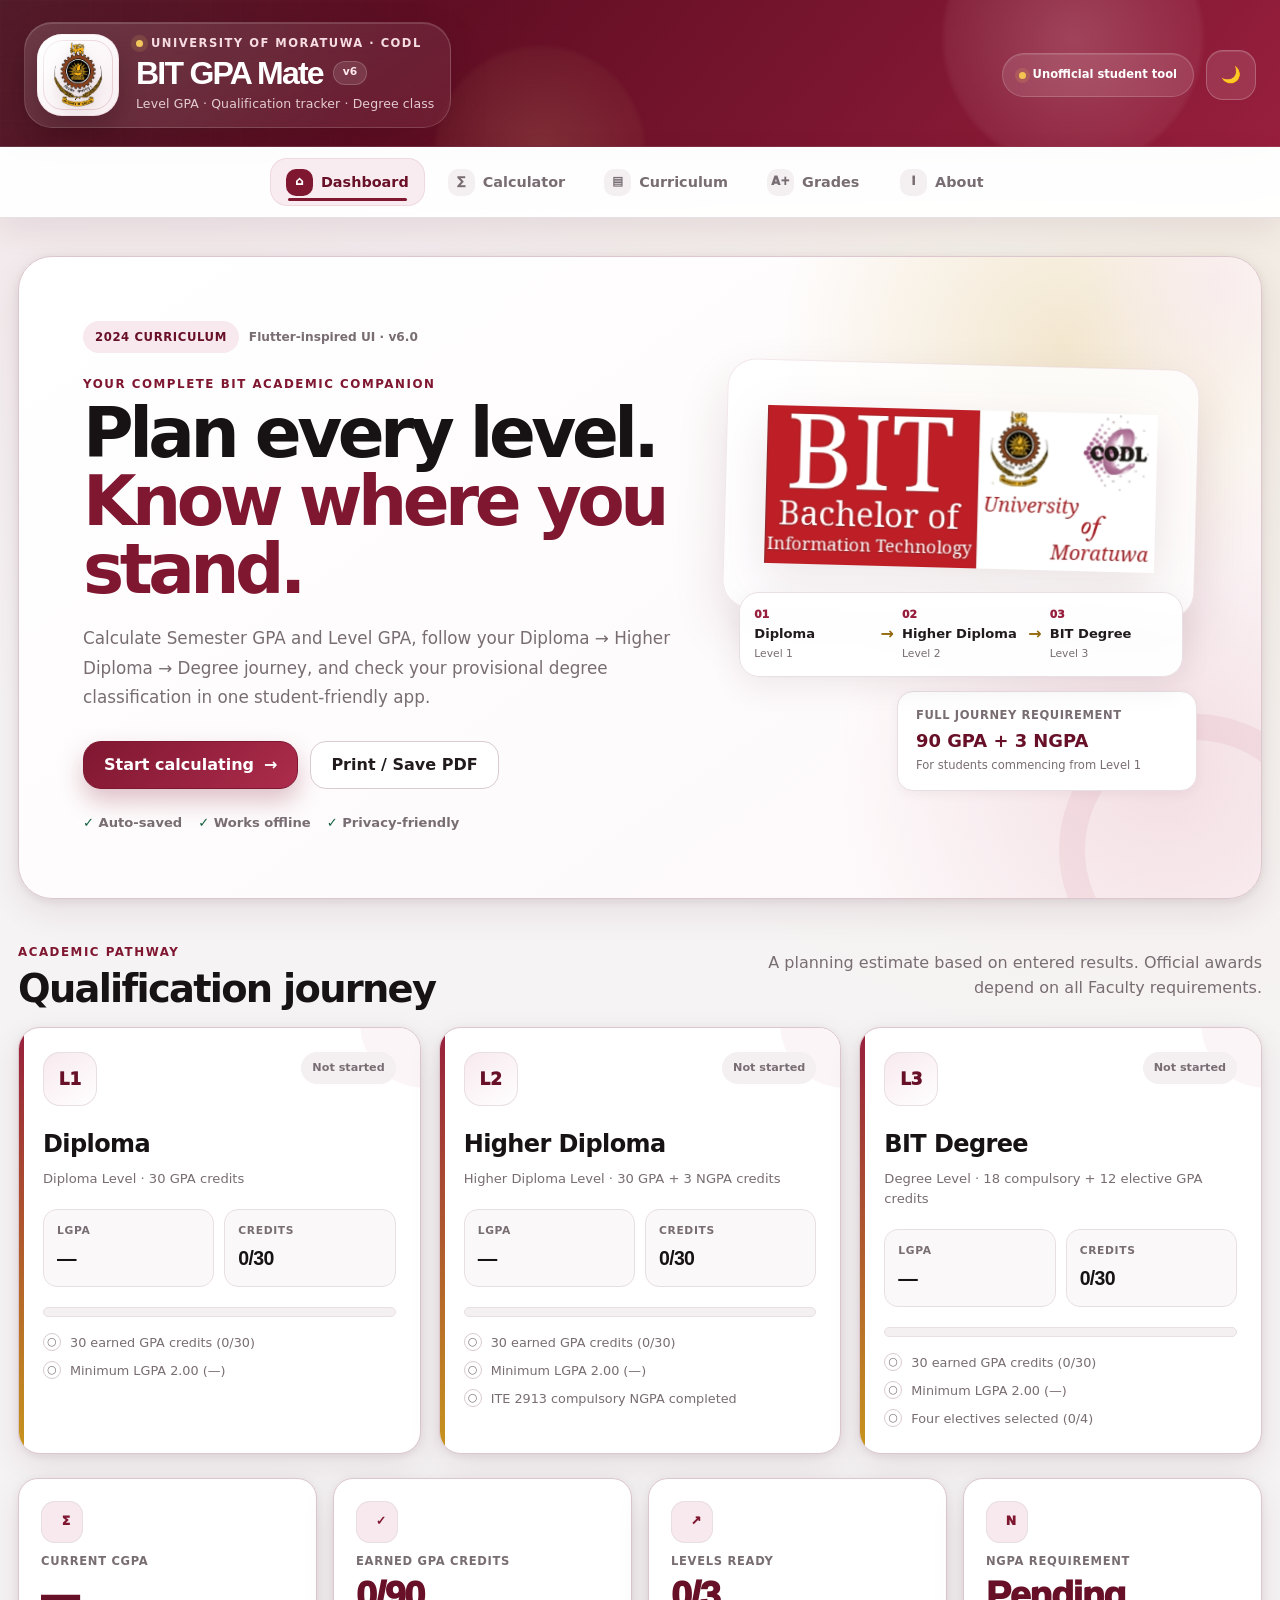
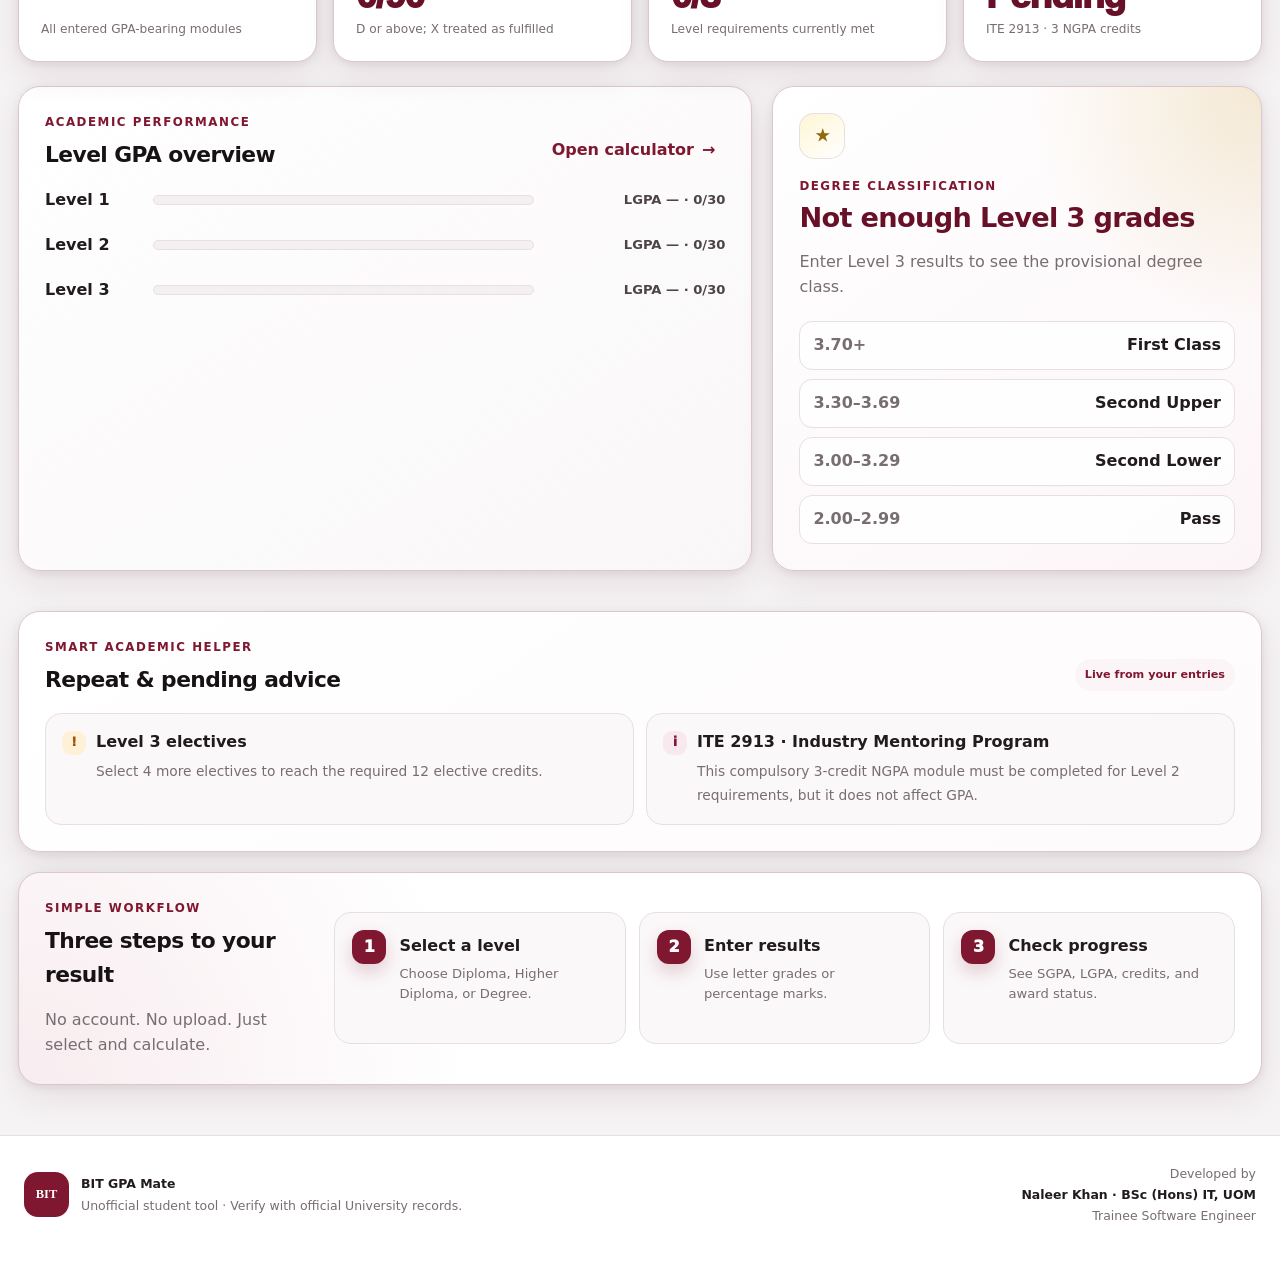
==== commit e1af288d: "bit-gpa-mate-flutter-feel-final" ====
--- a/index.html
+++ b/index.html
@@ -9,31 +9,53 @@
   <link rel="icon" type="image/png" sizes="192x192" href="assets/icons/icon-192.png" />
   <link rel="apple-touch-icon" href="assets/icons/apple-touch-icon.png" />
   <link rel="manifest" href="manifest.json" />
-  <link rel="stylesheet" href="styles.css?v=5.0.0" />
+  <link rel="stylesheet" href="styles.css?v=6.0.0" />
 </head>
 <body>
   <a class="skip-link" href="#dashboard">Skip to content</a>
 
+  <div id="appSplash" class="app-splash" aria-hidden="true">
+    <div class="app-splash-card">
+      <div class="app-splash-logo-wrap">
+        <img src="assets/uom-crest.png" alt="University of Moratuwa crest" class="app-splash-logo" />
+      </div>
+      <p class="app-splash-kicker">University of Moratuwa · BIT</p>
+      <h1 class="app-splash-title">BIT GPA Mate</h1>
+      <p class="app-splash-caption">Calculate Your GPA Own Way</p>
+      <div class="app-splash-divider"></div>
+      <p class="app-splash-developer">Developed by : <strong>Naleer Khan BSc (Hons) IT, UOM</strong></p>
+      <p class="app-splash-role">Trainee Software Engineer</p>
+    </div>
+  </div>
+
   <div class="app-shell">
     <header class="site-header">
       <div class="topbar">
+        <span class="appbar-orb appbar-orb-one" aria-hidden="true"></span>
+        <span class="appbar-orb appbar-orb-two" aria-hidden="true"></span>
+
         <a class="brand-wrap" href="#dashboard" data-jump="dashboard" aria-label="BIT GPA Mate dashboard">
           <span class="brand-emblem">
+            <span class="brand-logo-ring" aria-hidden="true"></span>
             <img class="brand-crest" src="assets/uom-crest.png" alt="University of Moratuwa crest" />
           </span>
           <span class="brand-copy">
-            <span class="eyebrow">University of Moratuwa · CODL</span>
-            <strong class="brand-title">BIT GPA Mate</strong>
+            <span class="eyebrow"><span class="university-dot" aria-hidden="true"></span> University of Moratuwa · CODL</span>
+            <span class="brand-title-row">
+              <strong class="brand-title">BIT GPA Mate</strong>
+              <span class="app-version-pill">v6</span>
+            </span>
             <span class="subtitle">Level GPA · Qualification tracker · Degree class</span>
+            <span class="mobile-tool-badge"><span class="badge-dot"></span> Unofficial student tool</span>
           </span>
         </a>
 
         <div class="top-actions">
           <span class="unofficial-badge"><span class="badge-dot"></span> Unofficial student tool</span>
           <button id="installAppBtn" class="install-app-btn hidden" type="button" aria-label="Install BIT GPA Mate">
-            <span>↓</span> Install App
+            <span class="install-icon" aria-hidden="true">↓</span><span>Install App</span>
           </button>
-          <button id="themeToggle" class="icon-btn" type="button" aria-label="Toggle dark mode" title="Toggle dark mode">🌙</button>
+          <button id="themeToggle" class="icon-btn" type="button" aria-label="Toggle dark mode" title="Toggle dark mode"><span class="theme-button-icon">🌙</span></button>
         </div>
       </div>
 
@@ -62,7 +84,7 @@
           <div class="hero-content">
             <div class="hero-meta-row">
               <span class="hero-chip">2024 Curriculum</span>
-              <span class="hero-version">Premium UI · v5.0</span>
+              <span class="hero-version">Flutter-inspired UI · v6.0</span>
             </div>
             <p class="section-kicker">Your complete BIT academic companion</p>
             <h1 class="hero-title">Plan every level.<br /><span>Know where you stand.</span></h1>
@@ -360,7 +382,26 @@
     </div>
   </dialog>
 
+
+  <div id="diplomaEligibleModal" class="eligibility-modal" role="dialog" aria-modal="true" aria-labelledby="diplomaEligibleTitle" hidden>
+    <div class="eligibility-backdrop" data-close-eligibility></div>
+    <div class="eligibility-card">
+      <div id="eligibilityConfetti" class="eligibility-confetti" aria-hidden="true"></div>
+      <button class="eligibility-close" type="button" aria-label="Close" data-close-eligibility>×</button>
+      <div class="eligibility-icon" aria-hidden="true">🎓</div>
+      <p class="eligibility-kicker">Level 1 completed</p>
+      <h2 id="diplomaEligibleTitle">Diploma Eligible!</h2>
+      <p class="eligibility-message">Congratulations! Your entered results currently satisfy the Level 1 GPA credit and minimum LGPA requirements for the Diploma.</p>
+      <div class="eligibility-stats">
+        <div><span>Earned credits</span><strong id="diplomaEligibleCredits">30 / 30</strong></div>
+        <div><span>Level 1 LGPA</span><strong id="diplomaEligibleLgpa">2.00+</strong></div>
+      </div>
+      <p class="eligibility-note">*Final certificate eligibility also depends on all official Faculty requirements and University records.</p>
+      <button id="eligibilityDoneBtn" class="primary-btn eligibility-done" type="button">Awesome! ✨</button>
+    </div>
+  </div>
+
   <div id="toast" class="toast" role="status" aria-live="polite"></div>
-  <script src="app.js?v=5.0.0"></script>
+  <script src="app.js?v=6.0.0"></script>
 </body>
 </html>
--- a/styles.css
+++ b/styles.css
@@ -119,6 +119,189 @@
   max-width: 100%;
 }
 
+
+body.splash-active,
+body.eligibility-active {
+  overflow: hidden;
+}
+
+.app-splash {
+  position: fixed;
+  inset: 0;
+  z-index: 9999;
+  display: none;
+  align-items: center;
+  justify-content: center;
+  padding: 24px;
+  background:
+    radial-gradient(circle at 50% 18%, rgba(173, 44, 76, 0.10), transparent 26%),
+    linear-gradient(180deg, #f8f4f5 0%, #f3eeef 100%);
+  opacity: 0;
+  visibility: hidden;
+  transition: opacity 0.38s ease, visibility 0.38s ease;
+}
+
+.app-splash.show {
+  display: flex;
+  opacity: 1;
+  visibility: visible;
+}
+
+.app-splash.hide {
+  opacity: 0;
+  visibility: hidden;
+}
+
+.app-splash-card {
+  width: min(100%, 420px);
+  padding: 28px 24px 30px;
+  border: 1px solid rgba(127, 23, 49, 0.10);
+  border-radius: 36px;
+  background: rgba(255, 255, 255, 0.96);
+  box-shadow: 0 30px 60px rgba(67, 20, 34, 0.14);
+  text-align: center;
+  position: relative;
+  overflow: hidden;
+}
+
+.app-splash-card::before,
+.app-splash-card::after {
+  content: "";
+  position: absolute;
+  inset: 14px;
+  border: 7px solid rgba(127, 23, 49, 0.62);
+  border-radius: 32px;
+  pointer-events: none;
+}
+
+.app-splash-card::after {
+  inset: 0;
+  border: none;
+  background:
+    radial-gradient(circle at left center, rgba(127, 23, 49, 0.82) 0 20%, transparent 21%),
+    radial-gradient(circle at right center, rgba(127, 23, 49, 0.82) 0 20%, transparent 21%),
+    radial-gradient(circle at top center, rgba(127, 23, 49, 0.82) 0 20%, transparent 21%),
+    radial-gradient(circle at bottom center, rgba(127, 23, 49, 0.82) 0 20%, transparent 21%);
+  opacity: 0.18;
+}
+
+.app-splash-logo-wrap {
+  width: 170px;
+  height: 170px;
+  margin: 16px auto 18px;
+  display: grid;
+  place-items: center;
+  border-radius: 32px;
+  background: linear-gradient(180deg, #fffdfd, #f9f4f5);
+  box-shadow: inset 0 0 0 1px rgba(127, 23, 49, 0.08);
+}
+
+.app-splash-logo {
+  width: 140px;
+  height: 140px;
+  object-fit: contain;
+}
+
+.app-splash-kicker {
+  margin: 0 0 8px;
+  color: var(--brand-700);
+  font-size: 0.78rem;
+  font-weight: 900;
+  letter-spacing: 0.13em;
+  text-transform: uppercase;
+}
+
+.app-splash-title {
+  margin: 0;
+  color: var(--ink-950);
+  font-family: Georgia, "Times New Roman", serif;
+  font-size: clamp(2rem, 7vw, 2.55rem);
+  line-height: 1.08;
+}
+
+.app-splash-caption {
+  margin: 10px 0 0;
+  color: var(--ink-700);
+  font-size: 1rem;
+  font-weight: 700;
+}
+
+.app-splash-divider {
+  width: 84px;
+  height: 4px;
+  margin: 18px auto 14px;
+  border-radius: 999px;
+  background: linear-gradient(90deg, var(--gold-500), var(--brand-500));
+}
+
+.app-splash-developer,
+.app-splash-role {
+  margin: 0;
+  color: var(--ink-700);
+}
+
+.app-splash-developer {
+  font-size: 0.96rem;
+  line-height: 1.5;
+}
+
+.app-splash-role {
+  margin-top: 4px;
+  color: var(--brand-700);
+  font-size: 0.95rem;
+  font-weight: 800;
+}
+
+html[data-theme="dark"] .app-splash {
+  background:
+    radial-gradient(circle at 50% 18%, rgba(201, 82, 109, 0.18), transparent 26%),
+    linear-gradient(180deg, #181315 0%, #100d0f 100%);
+}
+
+html[data-theme="dark"] .app-splash-card {
+  background: rgba(27, 23, 25, 0.96);
+  border-color: rgba(255, 210, 220, 0.08);
+}
+
+@media (max-width: 600px) {
+  .app-splash {
+    padding: 18px;
+  }
+
+  .app-splash-card {
+    width: min(100%, 360px);
+    padding: 24px 20px 28px;
+    border-radius: 32px;
+  }
+
+  .app-splash-card::before {
+    inset: 12px;
+  }
+
+  .app-splash-logo-wrap {
+    width: 156px;
+    height: 156px;
+    margin-top: 10px;
+  }
+
+  .app-splash-logo {
+    width: 128px;
+    height: 128px;
+  }
+
+  .app-splash-caption {
+    font-size: 0.95rem;
+  }
+
+  .app-splash-developer {
+    font-size: 0.88rem;
+  }
+
+  .app-splash-role {
+    font-size: 0.9rem;
+  }
+}
+
 .skip-link {
   position: fixed;
   top: 10px;
@@ -2478,3 +2661,977 @@
     display: none !important;
   }
 }
+
+
+/* Diploma eligibility celebration */
+.qualification-card.diploma-eligible {
+  position: relative;
+  overflow: hidden;
+  border-color: color-mix(in srgb, var(--gold-500) 62%, var(--line));
+  box-shadow: 0 18px 48px color-mix(in srgb, var(--gold-500) 18%, transparent);
+}
+
+.qualification-card.diploma-eligible::after {
+  content: "";
+  position: absolute;
+  inset: -45%;
+  background: conic-gradient(
+    from 0deg,
+    transparent 0deg,
+    color-mix(in srgb, var(--gold-500) 48%, transparent) 48deg,
+    transparent 96deg
+  );
+  animation: eligibility-shine 4.8s linear infinite;
+  pointer-events: none;
+  opacity: 0.4;
+}
+
+.qualification-card.diploma-eligible > * {
+  position: relative;
+  z-index: 1;
+}
+
+.status-chip.diploma-ready {
+  color: #654100;
+  background: linear-gradient(135deg, #fff1b5, #f6d46d);
+  box-shadow: 0 0 0 0 rgba(199, 149, 29, 0.38);
+  animation: eligible-badge-pulse 1.9s ease-in-out infinite;
+}
+
+html[data-theme="dark"] .status-chip.diploma-ready {
+  color: #241900;
+}
+
+@keyframes eligibility-shine {
+  to { transform: rotate(360deg); }
+}
+
+@keyframes eligible-badge-pulse {
+  0%, 100% { transform: scale(1); box-shadow: 0 0 0 0 rgba(199, 149, 29, 0.32); }
+  50% { transform: scale(1.045); box-shadow: 0 0 0 10px rgba(199, 149, 29, 0); }
+}
+
+.eligibility-modal[hidden] {
+  display: none;
+}
+
+.eligibility-modal {
+  position: fixed;
+  inset: 0;
+  z-index: 10000;
+  display: grid;
+  place-items: center;
+  padding: 20px;
+}
+
+.eligibility-backdrop {
+  position: absolute;
+  inset: 0;
+  background: rgba(24, 8, 14, 0.66);
+  backdrop-filter: blur(8px);
+  animation: eligible-fade-in 0.28s ease both;
+}
+
+.eligibility-card {
+  position: relative;
+  z-index: 1;
+  width: min(100%, 520px);
+  overflow: hidden;
+  padding: 38px 34px 30px;
+  border: 1px solid rgba(255, 255, 255, 0.72);
+  border-radius: 30px;
+  background:
+    radial-gradient(circle at 50% 0%, rgba(255, 231, 145, 0.52), transparent 33%),
+    linear-gradient(180deg, #fffdf8 0%, #fff 100%);
+  color: #281b20;
+  box-shadow: 0 34px 90px rgba(24, 8, 14, 0.34);
+  text-align: center;
+  animation: eligible-card-in 0.55s cubic-bezier(.22, 1, .36, 1) both;
+}
+
+html[data-theme="dark"] .eligibility-card {
+  border-color: rgba(255, 255, 255, 0.08);
+  background:
+    radial-gradient(circle at 50% 0%, rgba(222, 182, 76, 0.22), transparent 34%),
+    linear-gradient(180deg, #281f18 0%, #1b1719 100%);
+  color: var(--ink-900);
+}
+
+.eligibility-close {
+  position: absolute;
+  top: 14px;
+  right: 16px;
+  z-index: 4;
+  width: 38px;
+  height: 38px;
+  border: 0;
+  border-radius: 50%;
+  background: rgba(127, 23, 49, 0.08);
+  color: var(--brand-700);
+  font-size: 1.55rem;
+  line-height: 1;
+}
+
+.eligibility-icon {
+  width: 92px;
+  height: 92px;
+  margin: 0 auto 14px;
+  display: grid;
+  place-items: center;
+  border-radius: 28px;
+  background: linear-gradient(135deg, #fff4bd, #f0c95b);
+  box-shadow: 0 18px 36px rgba(177, 126, 13, 0.24);
+  font-size: 3.3rem;
+  animation: eligible-icon-bounce 1.15s ease-in-out 0.35s both;
+}
+
+.eligibility-kicker {
+  margin: 0 0 6px;
+  color: var(--brand-700);
+  font-size: 0.78rem;
+  font-weight: 900;
+  letter-spacing: 0.14em;
+  text-transform: uppercase;
+}
+
+.eligibility-card h2 {
+  margin: 0;
+  color: var(--brand-900);
+  font-family: Georgia, "Times New Roman", serif;
+  font-size: clamp(2rem, 7vw, 3rem);
+  line-height: 1.05;
+}
+
+html[data-theme="dark"] .eligibility-card h2 {
+  color: var(--brand-900);
+}
+
+.eligibility-message {
+  margin: 16px auto 0;
+  max-width: 430px;
+  color: var(--ink-700);
+  font-size: 1rem;
+}
+
+.eligibility-stats {
+  display: grid;
+  grid-template-columns: repeat(2, minmax(0, 1fr));
+  gap: 12px;
+  margin: 24px 0 16px;
+}
+
+.eligibility-stats > div {
+  padding: 15px 12px;
+  border: 1px solid var(--line);
+  border-radius: 17px;
+  background: color-mix(in srgb, var(--surface) 90%, var(--gold-100));
+}
+
+.eligibility-stats span,
+.eligibility-stats strong {
+  display: block;
+}
+
+.eligibility-stats span {
+  color: var(--ink-500);
+  font-size: 0.78rem;
+  font-weight: 800;
+  text-transform: uppercase;
+}
+
+.eligibility-stats strong {
+  margin-top: 3px;
+  color: var(--brand-800);
+  font-size: 1.3rem;
+}
+
+.eligibility-note {
+  margin: 0;
+  color: var(--ink-500);
+  font-size: 0.78rem;
+  line-height: 1.45;
+}
+
+.eligibility-done {
+  width: 100%;
+  margin-top: 20px;
+  justify-content: center;
+}
+
+.eligibility-confetti {
+  position: absolute;
+  inset: 0;
+  overflow: hidden;
+  pointer-events: none;
+}
+
+.confetti-piece {
+  position: absolute;
+  top: -24px;
+  width: 9px;
+  height: 17px;
+  border-radius: 3px;
+  opacity: 0.94;
+  animation: confetti-fall var(--fall-duration, 2.4s) ease-in var(--fall-delay, 0s) forwards;
+}
+
+@keyframes eligible-fade-in {
+  from { opacity: 0; }
+  to { opacity: 1; }
+}
+
+@keyframes eligible-card-in {
+  from { opacity: 0; transform: translateY(28px) scale(0.9); }
+  to { opacity: 1; transform: translateY(0) scale(1); }
+}
+
+@keyframes eligible-icon-bounce {
+  0% { transform: scale(0.4) rotate(-14deg); opacity: 0; }
+  55% { transform: scale(1.12) rotate(5deg); opacity: 1; }
+  75% { transform: scale(0.96) rotate(-2deg); }
+  100% { transform: scale(1) rotate(0); }
+}
+
+@keyframes confetti-fall {
+  0% { transform: translate3d(0, -20px, 0) rotate(0deg); opacity: 1; }
+  100% { transform: translate3d(var(--drift, 30px), 560px, 0) rotate(var(--spin, 540deg)); opacity: 0; }
+}
+
+@media (max-width: 560px) {
+  .eligibility-modal {
+    padding: 14px;
+  }
+
+  .eligibility-card {
+    padding: 34px 20px 24px;
+    border-radius: 26px;
+  }
+
+  .eligibility-icon {
+    width: 82px;
+    height: 82px;
+    font-size: 3rem;
+  }
+
+  .eligibility-message {
+    font-size: 0.94rem;
+  }
+
+  .eligibility-stats {
+    gap: 9px;
+  }
+}
+
+@media (prefers-reduced-motion: reduce) {
+  .qualification-card.diploma-eligible::after,
+  .status-chip.diploma-ready,
+  .eligibility-card,
+  .eligibility-backdrop,
+  .eligibility-icon,
+  .confetti-piece {
+    animation: none !important;
+  }
+}
+
+/* ==========================================================================\n   Flutter-inspired Material polish · v6.0\n   Keeps all calculator logic unchanged while refining the app shell and UI.\n   ========================================================================== */
+
+:root {
+  --material-ease: cubic-bezier(0.2, 0, 0, 1);
+  --material-spring: cubic-bezier(0.2, 0.9, 0.3, 1.15);
+  --material-shadow-1: 0 2px 8px rgba(58, 16, 30, 0.08), 0 12px 34px rgba(58, 16, 30, 0.09);
+  --material-shadow-2: 0 8px 20px rgba(58, 16, 30, 0.12), 0 24px 58px rgba(58, 16, 30, 0.14);
+  --material-outline: color-mix(in srgb, var(--brand-700) 12%, var(--line));
+}
+
+body {
+  font-family: "Segoe UI Variable", "Segoe UI", Inter, ui-sans-serif, system-ui, -apple-system, BlinkMacSystemFont, sans-serif;
+}
+
+button,
+.nav-btn,
+.level-tab,
+.elective-option,
+.primary-btn,
+.secondary-btn,
+.text-btn,
+.icon-btn,
+.install-app-btn {
+  transition:
+    transform 0.18s var(--material-ease),
+    box-shadow 0.22s var(--material-ease),
+    background 0.22s var(--material-ease),
+    color 0.22s var(--material-ease),
+    border-color 0.22s var(--material-ease);
+}
+
+button:active,
+.nav-btn:active,
+.level-tab:active,
+.elective-option:active {
+  transform: scale(0.97);
+}
+
+.site-header {
+  overflow: visible;
+  background: transparent;
+  box-shadow: none;
+}
+
+.topbar {
+  isolation: isolate;
+  position: relative;
+  min-height: 126px;
+  overflow: hidden;
+  padding-top: max(22px, env(safe-area-inset-top));
+  border-bottom: 1px solid rgba(255, 255, 255, 0.12);
+  background:
+    linear-gradient(115deg, rgba(255, 255, 255, 0.08), transparent 31%),
+    linear-gradient(130deg, #430817 0%, #691027 43%, #971f3d 100%);
+  box-shadow: 0 16px 38px rgba(61, 7, 22, 0.24);
+}
+
+.topbar::before {
+  content: "";
+  position: absolute;
+  inset: 0;
+  z-index: -2;
+  opacity: 0.34;
+  background-image:
+    linear-gradient(rgba(255, 255, 255, 0.035) 1px, transparent 1px),
+    linear-gradient(90deg, rgba(255, 255, 255, 0.035) 1px, transparent 1px);
+  background-size: 30px 30px;
+  mask-image: linear-gradient(to right, black, transparent 72%);
+}
+
+.appbar-orb {
+  position: absolute;
+  z-index: -1;
+  border-radius: 999px;
+  pointer-events: none;
+  filter: blur(2px);
+}
+
+.appbar-orb-one {
+  top: -92px;
+  right: 6%;
+  width: 260px;
+  height: 260px;
+  background: radial-gradient(circle, rgba(255, 218, 229, 0.22), rgba(255, 255, 255, 0));
+}
+
+.appbar-orb-two {
+  bottom: -110px;
+  left: 34%;
+  width: 210px;
+  height: 210px;
+  background: radial-gradient(circle, rgba(241, 216, 137, 0.15), rgba(255, 255, 255, 0));
+}
+
+.brand-wrap {
+  position: relative;
+  gap: 17px;
+  padding: 11px 16px 11px 12px;
+  border: 1px solid rgba(255, 255, 255, 0.14);
+  border-radius: 28px;
+  background: linear-gradient(145deg, rgba(255, 255, 255, 0.14), rgba(255, 255, 255, 0.055));
+  box-shadow: inset 0 1px 0 rgba(255, 255, 255, 0.14), 0 18px 38px rgba(35, 0, 10, 0.18);
+  backdrop-filter: blur(18px);
+  -webkit-backdrop-filter: blur(18px);
+}
+
+.brand-wrap:hover {
+  transform: translateY(-1px);
+  box-shadow: inset 0 1px 0 rgba(255, 255, 255, 0.18), 0 22px 46px rgba(35, 0, 10, 0.22);
+}
+
+.brand-emblem {
+  position: relative;
+  width: 82px;
+  height: 82px;
+  overflow: hidden;
+  border: 0;
+  border-radius: 25px;
+  background: linear-gradient(145deg, #ffffff, #f8eef1);
+  box-shadow:
+    inset 0 0 0 1px rgba(127, 23, 49, 0.08),
+    0 14px 26px rgba(31, 0, 10, 0.25);
+}
+
+.brand-emblem::after {
+  content: "";
+  position: absolute;
+  inset: 0;
+  background: linear-gradient(130deg, rgba(255, 255, 255, 0.72), transparent 48%);
+  pointer-events: none;
+}
+
+.brand-logo-ring {
+  position: absolute;
+  inset: 6px;
+  border: 1px solid rgba(151, 31, 61, 0.17);
+  border-radius: 20px;
+}
+
+.brand-crest {
+  position: relative;
+  z-index: 1;
+  width: 68px;
+  height: 68px;
+  filter: drop-shadow(0 5px 6px rgba(60, 12, 25, 0.13));
+}
+
+.brand-copy {
+  gap: 1px;
+}
+
+.topbar .eyebrow {
+  display: inline-flex;
+  align-items: center;
+  gap: 8px;
+  margin-bottom: 5px;
+  color: #f7dce4;
+  font-size: 0.72rem;
+  line-height: 1.2;
+}
+
+.university-dot {
+  width: 7px;
+  height: 7px;
+  flex: 0 0 auto;
+  border-radius: 50%;
+  background: #f2c85d;
+  box-shadow: 0 0 0 5px rgba(242, 200, 93, 0.13);
+}
+
+.brand-title-row {
+  display: flex;
+  align-items: center;
+  gap: 10px;
+}
+
+.brand-title {
+  font-family: "Segoe UI Variable Display", "Segoe UI", sans-serif;
+  font-size: clamp(1.7rem, 2.5vw, 2.25rem);
+  font-weight: 850;
+  letter-spacing: -0.055em;
+}
+
+.app-version-pill {
+  display: inline-grid;
+  place-items: center;
+  min-width: 34px;
+  height: 24px;
+  padding-inline: 8px;
+  border: 1px solid rgba(255, 255, 255, 0.18);
+  border-radius: 999px;
+  background: rgba(255, 255, 255, 0.11);
+  color: #ffeaf0;
+  font-size: 0.67rem;
+  font-weight: 900;
+}
+
+.subtitle {
+  margin-top: 4px;
+  color: rgba(255, 240, 245, 0.82);
+  font-size: 0.78rem;
+  letter-spacing: 0.01em;
+}
+
+.mobile-tool-badge {
+  display: none;
+}
+
+.top-actions {
+  gap: 12px;
+}
+
+.unofficial-badge {
+  min-height: 44px;
+  padding-inline: 16px;
+  border-color: rgba(255, 255, 255, 0.17);
+  background: rgba(255, 255, 255, 0.10);
+  box-shadow: inset 0 1px 0 rgba(255, 255, 255, 0.1);
+}
+
+.install-app-btn {
+  min-height: 48px;
+  border: 0;
+  border-radius: 17px;
+  background: linear-gradient(135deg, #ffffff, #fbeef2);
+  box-shadow: 0 10px 24px rgba(35, 0, 10, 0.22);
+}
+
+.install-icon {
+  display: grid;
+  place-items: center;
+  width: 25px;
+  height: 25px;
+  border-radius: 9px;
+  background: var(--brand-100);
+}
+
+.icon-btn {
+  display: grid;
+  place-items: center;
+  width: 50px;
+  min-height: 50px;
+  border-radius: 17px;
+  background: rgba(255, 255, 255, 0.11);
+  box-shadow: inset 0 1px 0 rgba(255, 255, 255, 0.11);
+}
+
+.icon-btn:hover,
+.install-app-btn:hover {
+  transform: translateY(-2px) scale(1.015);
+}
+
+.theme-button-icon {
+  display: inline-block;
+  font-size: 1.15rem;
+  transition: transform 0.3s var(--material-spring);
+}
+
+.icon-btn:hover .theme-button-icon {
+  transform: rotate(18deg) scale(1.08);
+}
+
+.main-nav {
+  position: relative;
+  min-height: 70px;
+  gap: 7px;
+  padding-block: 11px;
+  background: color-mix(in srgb, var(--surface) 96%, transparent);
+  box-shadow: 0 12px 32px rgba(59, 14, 28, 0.08);
+}
+
+.nav-btn {
+  min-height: 48px;
+  border-radius: 17px;
+}
+
+.nav-btn::after {
+  content: "";
+  position: absolute;
+  right: 18px;
+  bottom: 5px;
+  left: 18px;
+  height: 3px;
+  border-radius: 999px;
+  background: var(--brand-700);
+  opacity: 0;
+  transform: scaleX(0.25);
+  transition: opacity 0.2s var(--material-ease), transform 0.24s var(--material-ease);
+}
+
+.nav-btn.active::after {
+  opacity: 1;
+  transform: scaleX(1);
+}
+
+.nav-btn.active {
+  background: color-mix(in srgb, var(--brand-100) 84%, transparent);
+  box-shadow: inset 0 0 0 1px color-mix(in srgb, var(--brand-700) 9%, transparent);
+}
+
+.nav-icon {
+  border-radius: 10px;
+}
+
+.hero-card,
+.panel,
+.summary-card,
+.qualification-card,
+.semester-card,
+.notice-card,
+.active-level-summary,
+.page-hero,
+.level-switcher,
+.award-map {
+  border-color: var(--material-outline);
+  box-shadow: var(--material-shadow-1);
+}
+
+.hero-card,
+.page-hero {
+  position: relative;
+  overflow: hidden;
+}
+
+.hero-card::after,
+.page-hero::after {
+  content: "";
+  position: absolute;
+  top: -100px;
+  right: -80px;
+  width: 260px;
+  height: 260px;
+  border-radius: 50%;
+  background: radial-gradient(circle, color-mix(in srgb, var(--brand-100) 62%, transparent), transparent 70%);
+  pointer-events: none;
+}
+
+.panel:hover,
+.summary-card:hover,
+.qualification-card:hover {
+  transform: translateY(-2px);
+  box-shadow: var(--material-shadow-2);
+}
+
+.primary-btn {
+  border-radius: 18px;
+  background: linear-gradient(135deg, var(--brand-700), var(--brand-500));
+  box-shadow: 0 12px 24px color-mix(in srgb, var(--brand-700) 26%, transparent);
+}
+
+.primary-btn:hover {
+  transform: translateY(-2px);
+  box-shadow: 0 16px 30px color-mix(in srgb, var(--brand-700) 32%, transparent);
+}
+
+.secondary-btn,
+.danger-outline-btn,
+.control-select,
+.grade-select,
+.status-select,
+.marks-input {
+  border-radius: 16px;
+}
+
+.level-tab {
+  border-radius: 21px;
+}
+
+.level-tab.active {
+  box-shadow: 0 12px 28px color-mix(in srgb, var(--brand-700) 18%, transparent);
+}
+
+.summary-card .value,
+.metric-box strong,
+.level-summary-stat strong,
+.sgpa-badge strong {
+  font-family: "Segoe UI Variable Display", "Segoe UI", sans-serif;
+  letter-spacing: -0.035em;
+}
+
+@media (max-width: 820px) {
+  body {
+    padding-bottom: 106px;
+  }
+
+  .site-header {
+    position: relative;
+  }
+
+  .topbar {
+    position: relative;
+    display: block;
+    min-height: 0;
+    padding: max(15px, env(safe-area-inset-top)) 14px 17px;
+    border-bottom: 0;
+    border-radius: 0 0 32px 32px;
+    box-shadow: 0 16px 34px rgba(61, 7, 22, 0.24);
+  }
+
+  .topbar::before {
+    background-size: 24px 24px;
+  }
+
+  .brand-wrap {
+    width: 100%;
+    min-height: 92px;
+    gap: 13px;
+    padding: 11px 62px 11px 11px;
+    border-radius: 25px;
+  }
+
+  .brand-emblem {
+    width: 70px;
+    height: 70px;
+    border-radius: 22px;
+  }
+
+  .brand-logo-ring {
+    inset: 5px;
+    border-radius: 17px;
+  }
+
+  .brand-crest {
+    width: 58px;
+    height: 58px;
+  }
+
+  .topbar .eyebrow {
+    gap: 6px;
+    margin-bottom: 3px;
+    font-size: clamp(0.56rem, 2.25vw, 0.67rem);
+    letter-spacing: 0.105em;
+  }
+
+  .university-dot {
+    width: 6px;
+    height: 6px;
+    box-shadow: 0 0 0 4px rgba(242, 200, 93, 0.13);
+  }
+
+  .brand-title {
+    font-size: clamp(1.45rem, 6vw, 1.9rem);
+  }
+
+  .app-version-pill {
+    min-width: 31px;
+    height: 22px;
+    font-size: 0.61rem;
+  }
+
+  .subtitle {
+    display: block;
+    max-width: 250px;
+    overflow: hidden;
+    font-size: 0.7rem;
+    text-overflow: ellipsis;
+    white-space: nowrap;
+  }
+
+  .mobile-tool-badge {
+    display: inline-flex;
+    align-items: center;
+    gap: 6px;
+    width: fit-content;
+    margin-top: 6px;
+    color: rgba(255, 241, 245, 0.84);
+    font-size: 0.62rem;
+    font-weight: 750;
+  }
+
+  .mobile-tool-badge .badge-dot {
+    display: block;
+    width: 6px;
+    height: 6px;
+    box-shadow: 0 0 0 3px rgba(243, 195, 83, 0.12);
+  }
+
+  .top-actions {
+    position: absolute;
+    top: max(27px, calc(env(safe-area-inset-top) + 12px));
+    right: 25px;
+    z-index: 3;
+    width: auto;
+  }
+
+  .top-actions .unofficial-badge {
+    display: none;
+  }
+
+  .icon-btn {
+    width: 44px;
+    min-height: 44px;
+    border-radius: 15px;
+    background: rgba(255, 255, 255, 0.13);
+  }
+
+  .install-app-btn:not(.hidden) {
+    position: fixed;
+    right: 18px;
+    bottom: calc(92px + env(safe-area-inset-bottom));
+    z-index: 75;
+    min-height: 48px;
+    padding: 0 15px;
+    border-radius: 17px;
+    box-shadow: 0 14px 34px rgba(61, 7, 22, 0.28);
+  }
+
+  .main-nav {
+    inset: auto 12px calc(10px + env(safe-area-inset-bottom));
+    width: auto;
+    min-height: 74px;
+    padding: 7px;
+    border: 1px solid color-mix(in srgb, var(--brand-700) 9%, var(--line));
+    border-radius: 25px;
+    background: color-mix(in srgb, var(--surface) 91%, transparent);
+    box-shadow: 0 18px 48px rgba(35, 5, 15, 0.24);
+    backdrop-filter: blur(24px) saturate(140%);
+    -webkit-backdrop-filter: blur(24px) saturate(140%);
+  }
+
+  .nav-btn {
+    min-height: 58px;
+    border-radius: 19px;
+    font-size: 0.63rem;
+  }
+
+  .nav-btn::after {
+    display: none;
+  }
+
+  .nav-icon {
+    width: 30px;
+    height: 30px;
+    border-radius: 12px;
+    font-size: 0.7rem;
+  }
+
+  .nav-btn.active {
+    background: linear-gradient(145deg, var(--brand-700), var(--brand-500));
+    color: #fff;
+    box-shadow: 0 8px 18px color-mix(in srgb, var(--brand-700) 28%, transparent);
+  }
+
+  .nav-btn.active .nav-icon {
+    background: rgba(255, 255, 255, 0.16);
+    color: #fff;
+  }
+
+  main {
+    width: min(100% - 22px, var(--container));
+    padding-top: 18px;
+  }
+
+  .hero-card,
+  .page-hero,
+  .panel,
+  .active-level-summary,
+  .semester-card,
+  .level-switcher,
+  .notice-card {
+    border-radius: 26px;
+  }
+
+  .hero-card {
+    padding: 24px 22px;
+  }
+
+  .hero-title {
+    font-size: clamp(2.45rem, 11.2vw, 4rem);
+    letter-spacing: -0.055em;
+  }
+
+  .primary-btn,
+  .secondary-btn {
+    min-height: 54px;
+    border-radius: 18px;
+  }
+
+  footer {
+    padding-bottom: 118px;
+  }
+
+  .toast {
+    bottom: calc(106px + env(safe-area-inset-bottom));
+  }
+}
+
+@media (max-width: 520px) {
+  .brand-copy .subtitle {
+    display: block;
+  }
+
+  .brand-wrap {
+    min-height: 88px;
+    padding-right: 58px;
+  }
+
+  .brand-emblem {
+    width: 66px;
+    height: 66px;
+  }
+
+  .brand-crest {
+    width: 54px;
+    height: 54px;
+  }
+
+  .brand-title-row {
+    gap: 7px;
+  }
+
+  .app-version-pill {
+    display: none;
+  }
+
+  .top-actions {
+    right: 23px;
+  }
+
+  .hero-meta-row {
+    align-items: flex-start;
+    gap: 8px;
+  }
+
+  .hero-version {
+    font-size: 0.71rem;
+  }
+
+  .hero-card,
+  .panel,
+  .page-hero,
+  .active-level-summary {
+    padding: 20px;
+  }
+}
+
+@media (max-width: 380px) {
+  .topbar {
+    padding-inline: 10px;
+  }
+
+  .brand-wrap {
+    gap: 10px;
+    padding-left: 9px;
+  }
+
+  .brand-emblem {
+    width: 60px;
+    height: 60px;
+    border-radius: 19px;
+  }
+
+  .brand-crest {
+    width: 49px;
+    height: 49px;
+  }
+
+  .brand-title {
+    font-size: 1.36rem;
+  }
+
+  .topbar .eyebrow {
+    font-size: 0.53rem;
+  }
+
+  .subtitle {
+    max-width: 198px;
+    font-size: 0.64rem;
+  }
+
+  .mobile-tool-badge {
+    font-size: 0.57rem;
+  }
+
+  .top-actions {
+    right: 18px;
+  }
+
+  .icon-btn {
+    width: 41px;
+    min-height: 41px;
+  }
+
+  .main-nav {
+    right: 8px;
+    left: 8px;
+  }
+
+  .nav-btn {
+    font-size: 0.57rem;
+  }
+}
+
+@media (prefers-reduced-motion: reduce) {
+  button,
+  .brand-wrap,
+  .panel,
+  .summary-card,
+  .qualification-card {
+    transition: none !important;
+  }
+}
